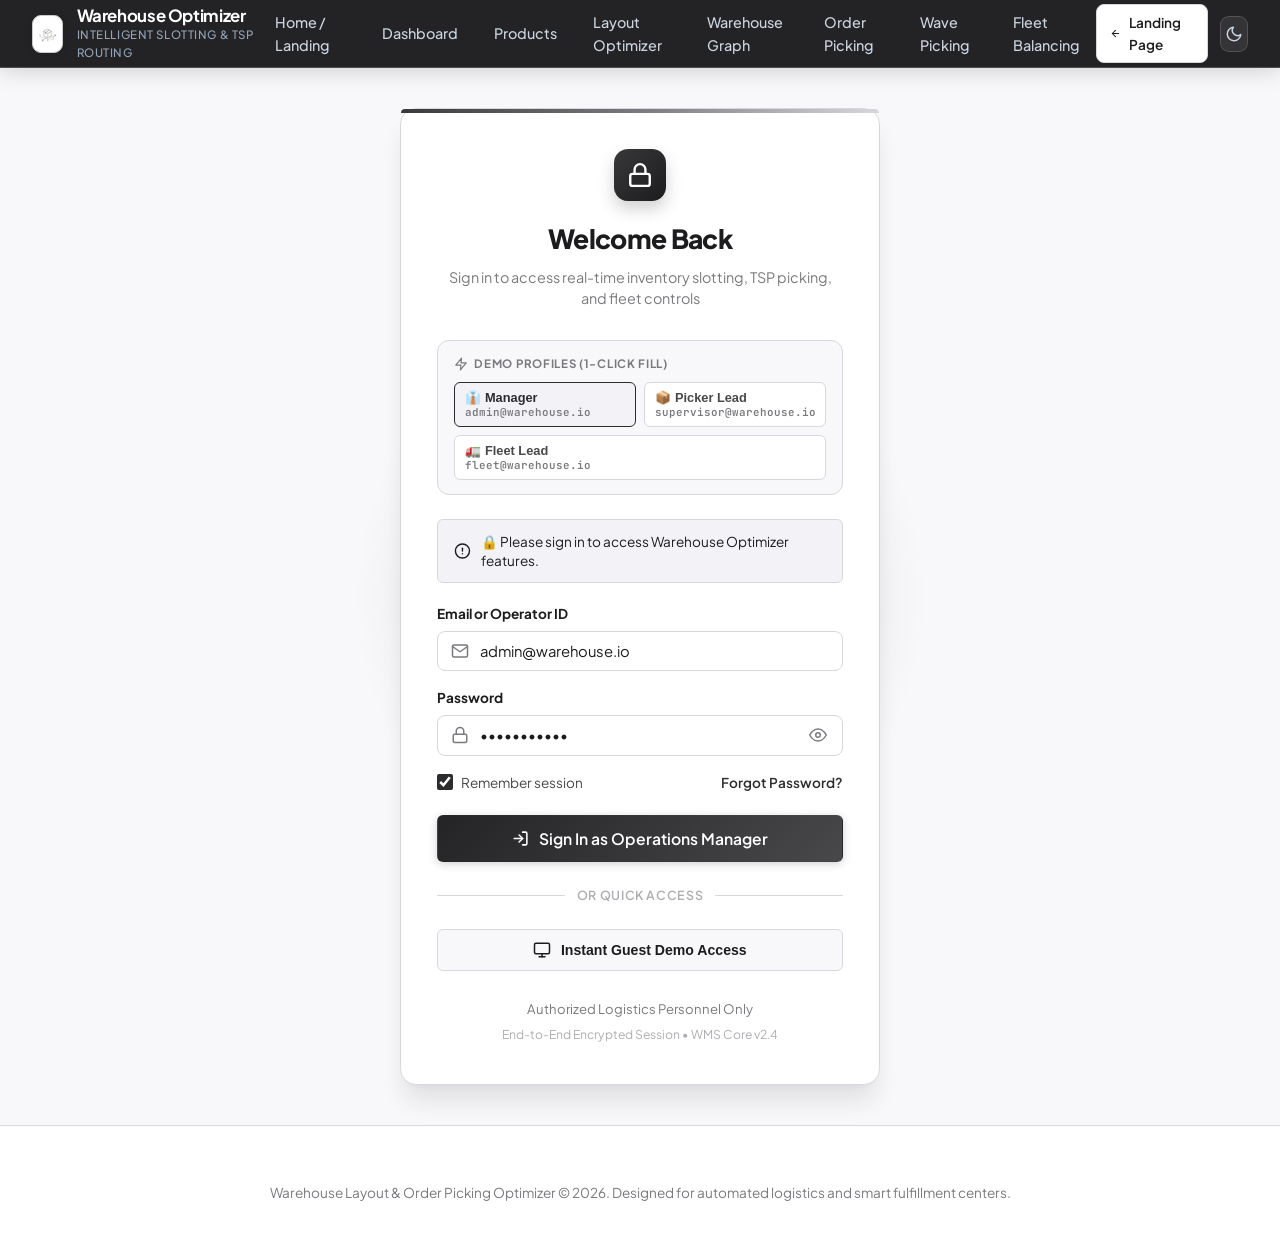
==== frontend/fleet.html @ 0382e1b9 "feat: integrate official isometric package logo across website headers" ====
<!DOCTYPE html>
<html lang="en">
<head>
  <meta charset="UTF-8">
  <meta name="viewport" content="width=device-width, initial-scale=1.0">
  <meta name="description" content="Multi-Worker Fleet Balancing. Multiple Traveling Salesperson Problem (mTSP) solver to balance warehouse pick loads and minimize shift makespan.">
  <title>Fleet Balancing | Warehouse Optimizer</title>
  <link rel="stylesheet" href="style.css">
  <script src="theme.js"></script>
  <script src="auth.js"></script>
</head>
<body>

  <!-- Common Navigation Bar -->
  <nav class="navbar">
    <a href="landing.html" class="nav-brand" title="Return to Landing Page">
      <div class="nav-logo-icon">
        <img src="logo.png" alt="Warehouse Optimizer Logo" class="brand-logo-img">
      </div>
      <div class="nav-brand-title">
        <span class="main-text">Warehouse Optimizer</span>
        <span class="sub-text">Intelligent Slotting & TSP Routing</span>
      </div>
    </a>
    <ul class="nav-links">
      <li><a href="landing.html">Landing Page</a></li>
      <li><a href="index.html">Dashboard</a></li>
      <li><a href="products.html">Products</a></li>
      <li><a href="layout.html">Layout Optimizer</a></li>
      <li><a href="graph.html">Warehouse Graph</a></li>
      <li><a href="order-picking.html">Order Picking</a></li>
      <li><a href="waves.html">Wave Picking</a></li>
      <li><a href="fleet.html" class="active">Fleet Balancing</a></li>
    </ul>
    <div class="nav-right-actions">
      <button class="theme-toggle-btn" onclick="toggleTheme()" aria-label="Toggle theme" title="Toggle theme">
        <svg class="sun-icon" width="18" height="18" viewBox="0 0 24 24" fill="none" stroke="currentColor" stroke-width="2" stroke-linecap="round" stroke-linejoin="round">
          <circle cx="12" cy="12" r="5"></circle>
          <line x1="12" y1="1" x2="12" y2="3"></line>
          <line x1="12" y1="21" x2="12" y2="23"></line>
          <line x1="4.22" y1="4.22" x2="5.64" y2="5.64"></line>
          <line x1="18.36" y1="18.36" x2="19.78" y2="19.78"></line>
          <line x1="1" y1="12" x2="3" y2="12"></line>
          <line x1="21" y1="12" x2="23" y2="12"></line>
          <line x1="4.22" y1="19.78" x2="5.64" y2="18.36"></line>
          <line x1="18.36" y1="5.64" x2="19.78" y2="4.22"></line>
        </svg>
        <svg class="moon-icon" width="18" height="18" viewBox="0 0 24 24" fill="none" stroke="currentColor" stroke-width="2" stroke-linecap="round" stroke-linejoin="round">
          <path d="M21 12.79A9 9 0 1 1 11.21 3 7 7 0 0 0 21 12.79z"></path>
        </svg>
      </button>
    </div>
  </nav>

  <div class="container">
    <div class="page-header">
      <div>
        <h1 class="page-title">Multi-Worker Fleet Workload Balancing</h1>
        <p class="page-subtitle">Multiple Traveling Salesperson Problem (mTSP) solver to minimize shift completion makespan</p>
      </div>
      <div style="display: flex; gap: 0.75rem; align-items: center;">
        <label for="workers-input" style="font-size: 0.85rem; font-weight: 700; color: var(--text-muted);">Active Pickers:</label>
        <select id="workers-input" class="form-select" style="width: 140px; padding: 0.45rem 0.65rem;" onchange="loadFleet()">
          <option value="2">2 Pickers</option>
          <option value="3" selected>3 Pickers</option>
          <option value="4">4 Pickers</option>
          <option value="5">5 Pickers</option>
        </select>
        <button id="btn-balance" class="btn btn-primary" onclick="loadFleet()">
          <svg width="15" height="15" viewBox="0 0 24 24" fill="none" stroke="currentColor" stroke-width="2.5" stroke-linecap="round" stroke-linejoin="round">
            <polyline points="23 4 23 10 17 10"></polyline>
            <polyline points="1 20 1 14 7 14"></polyline>
            <path d="M3.51 9a9 9 0 0 1 14.85-3.36L23 10M1 14l4.64 4.36A9 9 0 0 0 20.49 15"></path>
          </svg>
          Rebalance Fleet
        </button>
      </div>
    </div>

    <div class="concept-tag">
      <svg width="18" height="18" viewBox="0 0 24 24" fill="none" stroke="currentColor" stroke-width="2" stroke-linecap="round" stroke-linejoin="round">
        <path d="M17 21v-2a4 4 0 0 0-4-4H5a4 4 0 0 0-4 4v2"></path>
        <circle cx="9" cy="7" r="4"></circle>
        <path d="M23 21v-2a4 4 0 0 0-3-3.87"></path>
        <path d="M16 3.13a4 4 0 0 1 0 7.75"></path>
      </svg>
      <div>
        <strong>Multiple Traveling Salesperson Problem (mTSP):</strong> Partitions orders across active pickers to minimize the <em>makespan</em> $\min \max_w \text{Distance}(w)$. Enforces workload equity (Gini Coefficient &lt; 0.05) and groups companion aisle orders to prevent corridor congestion.
      </div>
    </div>

    <!-- Fleet Metrics Bar -->
    <div class="stats-grid">
      <div class="stat-card highlight">
        <div class="stat-label">Shift Makespan Time</div>
        <div class="stat-value" id="fleet-makespan-time" style="color: var(--text-main);">-- min</div>
        <div class="stat-desc" id="fleet-makespan-dist">Longest worker tour</div>
      </div>
      <div class="stat-card success">
        <div class="stat-label">Workload Equity (Gini)</div>
        <div class="stat-value" id="fleet-gini" style="color: #10b981;">0.000</div>
        <div class="stat-desc" id="fleet-balance-tag">Near-Perfect Balance (G &lt; 0.05)</div>
      </div>
      <div class="stat-card violet">
        <div class="stat-label">Total Fleet Distance</div>
        <div class="stat-value" id="fleet-total-dist">-- m</div>
        <div class="stat-desc" id="fleet-avg-dist">Across all active pickers</div>
      </div>
      <div class="stat-card warning">
        <div class="stat-label">Orders Allocated</div>
        <div class="stat-value" id="fleet-total-orders">--</div>
        <div class="stat-desc">Distributed to workers</div>
      </div>
    </div>

    <!-- Worker Cards Grid -->
    <div id="workers-cards-container" style="display: grid; grid-template-columns: repeat(auto-fit, minmax(340px, 1fr)); gap: 1.5rem;">
      <div style="grid-column: 1 / -1; text-align: center; color: var(--text-muted); padding: 3rem;">
        Loading fleet workload allocation...
      </div>
    </div>
  </div>

  <footer class="app-footer">
    <div class="container" style="margin: 0 auto;">
      Warehouse Layout & Order Picking Optimizer &bull; High-Performance Graph Routing Engine
    </div>
  </footer>

  <script>
    async function loadFleet() {
      const workers = document.getElementById('workers-input').value || 3;
      const btn = document.getElementById('btn-balance');
      btn.style.opacity = '0.7';

      try {
        const res = await fetch(`/api/fleet/assign?workers=${workers}`);
        const data = await res.json();

        const m = data.metrics || {};
        const workersList = data.workers || [];

        // Update Top Metrics
        document.getElementById('fleet-makespan-time').textContent = (m.makespan_time_minutes || 0) + ' min';
        document.getElementById('fleet-makespan-dist').textContent = `Max tour: ${m.makespan_distance || 0} meters`;
        document.getElementById('fleet-gini').textContent = m.gini_coefficient || '0.000';
        document.getElementById('fleet-balance-tag').textContent = m.is_balanced ? '✓ Perfectly Balanced Shift' : 'Uneven Distribution';
        document.getElementById('fleet-total-dist').textContent = (m.total_fleet_distance || 0) + ' m';
        document.getElementById('fleet-avg-dist').textContent = `Avg ${m.avg_distance_per_worker || 0}m / picker`;
        document.getElementById('fleet-total-orders').textContent = m.total_orders || 0;

        // Render Individual Worker Cards
        const container = document.getElementById('workers-cards-container');
        container.innerHTML = '';

        const maxDist = Math.max(...workersList.map(w => w.total_distance), 1);

        workersList.forEach(w => {
          const card = document.createElement('div');
          card.className = 'card';
          card.style.marginBottom = '0';

          const pct = Math.round((w.total_distance / maxDist) * 100);

          let ordersHtml = '';
          (w.assigned_orders || []).forEach(o => {
            ordersHtml += `
              <tr>
                <td><strong>#${o.order_id}</strong></td>
                <td style="font-weight: 500; font-size: 0.85rem;">${o.customer_name}</td>
                <td><span class="badge badge-primary" style="font-size:0.7rem;">${o.primary_aisle}</span></td>
                <td style="text-align: right; font-weight: 700;">${o.distance}m</td>
              </tr>
            `;
          });

          card.innerHTML = `
            <div style="display: flex; justify-content: space-between; align-items: center; margin-bottom: 1rem;">
              <div style="display: flex; align-items: center; gap: 0.6rem;">
                <div style="width: 34px; height: 34px; border-radius: 8px; background: var(--primary-light); display: flex; align-items: center; justify-content: center; color: var(--primary); font-weight: 800;">
                  W${w.worker_id}
                </div>
                <div>
                  <h3 style="font-size: 1.05rem; font-weight: 700; color: var(--text-main); margin: 0;">${w.worker_name}</h3>
                  <span style="font-size: 0.75rem; color: var(--text-muted);">Stationed at Packing Hub</span>
                </div>
              </div>
              <span class="badge badge-success">${w.assigned_orders.length} Orders</span>
            </div>

            <!-- Workload Meter -->
            <div style="margin-bottom: 1.25rem;">
              <div style="display: flex; justify-content: space-between; font-size: 0.8rem; margin-bottom: 0.35rem; color: var(--text-muted);">
                <span>Relative Shift Load</span>
                <span><strong>${w.total_distance}m</strong> (${w.est_time_minutes} min)</span>
              </div>
              <div style="width: 100%; height: 8px; background: var(--border); border-radius: 4px; overflow: hidden;">
                <div style="width: ${pct}%; height: 100%; background: linear-gradient(90deg, #3A3A3C, #7A7A7E); border-radius: 4px;"></div>
              </div>
            </div>

            <div style="display: grid; grid-template-columns: 1fr 1fr 1fr; gap: 0.5rem; background: var(--bg); border: 1px solid var(--border); border-radius: 8px; padding: 0.75rem; margin-bottom: 1.25rem; text-align: center;">
              <div>
                <div style="font-size: 0.7rem; color: var(--text-muted); text-transform: uppercase;">Distance</div>
                <div style="font-weight: 800; color: var(--text-main);">${w.total_distance}m</div>
              </div>
              <div>
                <div style="font-size: 0.7rem; color: var(--text-muted); text-transform: uppercase;">Units</div>
                <div style="font-weight: 800; color: var(--text-main);">${w.total_units}</div>
              </div>
              <div>
                <div style="font-size: 0.7rem; color: var(--text-muted); text-transform: uppercase;">Stops</div>
                <div style="font-weight: 800; color: #10b981;">${w.total_stops}</div>
              </div>
            </div>

            <div class="card-title" style="font-size: 0.9rem; margin-bottom: 0.5rem;">Assigned Pick Tour Tasks</div>
            <div class="table-responsive" style="max-height: 200px;">
              <table>
                <thead>
                  <tr>
                    <th>Order</th>
                    <th>Customer</th>
                    <th>Zone</th>
                    <th style="text-align: right;">Distance</th>
                  </tr>
                </thead>
                <tbody>${ordersHtml}</tbody>
              </table>
            </div>
          `;

          container.appendChild(card);
        });

      } catch (err) {
        console.error("Failed to load fleet allocation:", err);
      } finally {
        btn.style.opacity = '1';
      }
    }

    document.addEventListener('DOMContentLoaded', loadFleet);
  </script>
</body>
</html>
---- frontend/style.css ----
/* 
  frontend/style.css
  Shared Design System & Stylesheet for Warehouse Layout & Order Picking Optimizer
  Modern industrial logistics design with refined typography, rich color palettes,
  glassmorphism accents, crisp data visualizations, fluid micro-animations,
  and native Dark & Light theme modes.
*/

@import url('https://fonts.googleapis.com/css2?family=Plus+Jakarta+Sans:wght@400;500;600;700;800&family=JetBrains+Mono:wght@400;500;600&display=swap');

:root {
  /* Curated Minimal Grey Palette Swatches (Monochrome Scale) */
  --grey-950: #121212;
  --grey-900: #1C1C1E;
  --grey-850: #242426;
  --grey-800: #2C2C2E;
  --grey-750: #38383A;
  --grey-700: #48484A;
  --grey-600: #636366;
  --grey-500: #7A7A7E;
  --grey-400: #8E8E93;
  --grey-300: #AEAEB2;
  --grey-200: #C7C7CC;
  --grey-150: #D8D8DC;
  --grey-100: #E5E5EA;
  --grey-50:  #F2F2F7;
  --grey-20:  #F8F8FA;

  /* Legacy Swatch Aliases mapped to Pure Minimal Greys */
  --pale-carbon: #C7C7CC;
  --cool-pebble: #AEAEB2;
  --soft-iron: #8E8E93;
  --soft-ash-gray: #7A7A7E;
  --misty-granite: #707074;
  --foggy-steel: #636366;
  --quiet-smoke: #58585B;
  --matte-cloud: #AEAEB2;
  --matte-silver-dust: #9E9EA3;
  --urban-fog: #8E8E93;
  --cool-concrete: #7A7A7E;
  --urban-stone: #636366;
  --faded-alloy: #58585B;
  --shadow-gray: #48484A;
  --industrial-mist: #7A7A7E;
  --matte-smoke-gray: #636366;
  --industrial-clay: #58585B;
  --stormy-shadow: #48484A;
  --dusty-slate: #38383A;
  --dim-graphite: #2C2C2E;
  --charcoal-veil: #242426;

  /* Theme: Light (Default) — Pure Minimal Grey & Clean Studio Aesthetic */
  --primary: #2C2C2E;
  --primary-hover: #1C1C1E;
  --primary-gradient: linear-gradient(135deg, #242426 0%, #48484A 100%);
  --primary-glow: rgba(44, 44, 46, 0.22);
  --primary-light: #F2F2F7;

  --success: #38383A;
  --success-hover: #242426;
  --success-gradient: linear-gradient(135deg, #242426 0%, #48484A 100%);
  --success-light: #F2F2F7;

  --warning: #48484A;
  --warning-light: #F2F2F7;

  --danger: #2C2C2E;
  --danger-light: #F2F2F7;

  --violet: #38383A;
  --violet-light: #F2F2F7;

  --cyan: #48484A;
  --cyan-light: #F2F2F7;

  /* Surfaces & Backgrounds */
  --bg: #F8F8FA;
  --card-bg: #FFFFFF;
  --card-hover: #F2F2F7;
  --border: #D8D8DC;
  --border-light: #E5E5EA;
  --canvas-bg: #F8F8FA;

  /* Text Colors */
  --text-main: #1C1C1E;
  --text-secondary: #48484A;
  --text-muted: #7A7A7E;
  --text-light: #AEAEB2;

  /* Header & Navigation */
  --nav-bg: rgba(28, 28, 30, 0.97);
  --nav-border: rgba(216, 216, 220, 0.25);

  /* Typography */
  --font-family: 'Plus Jakarta Sans', -apple-system, BlinkMacSystemFont, "Segoe UI", Roboto, sans-serif;
  --font-mono: 'JetBrains Mono', monospace;

  /* Elevation & Curves */
  --radius-sm: 6px;
  --radius: 12px;
  --radius-lg: 16px;
  --shadow-sm: 0 1px 2px 0 rgba(28, 28, 30, 0.05);
  --shadow: 0 4px 6px -1px rgba(28, 28, 30, 0.07), 0 2px 4px -2px rgba(28, 28, 30, 0.04);
  --shadow-md: 0 10px 15px -3px rgba(28, 28, 30, 0.09), 0 4px 6px -4px rgba(28, 28, 30, 0.05);
  --shadow-lg: 0 20px 25px -5px rgba(28, 28, 30, 0.11), 0 8px 10px -6px rgba(28, 28, 30, 0.04);
  --shadow-glow: 0 0 20px -3px var(--primary-glow);
}

/* Theme: Dark Mode — Minimal Dark Slate & Deep Charcoal */
[data-theme="dark"] {
  --primary: #E5E5EA;
  --primary-hover: #FFFFFF;
  --primary-gradient: linear-gradient(135deg, #AEAEB2 0%, #F2F2F7 100%);
  --primary-glow: rgba(229, 229, 234, 0.25);
  --primary-light: rgba(255, 255, 255, 0.12);

  --success: #C7C7CC;
  --success-hover: #FFFFFF;
  --success-gradient: linear-gradient(135deg, #8E8E93 0%, #E5E5EA 100%);
  --success-light: rgba(229, 229, 234, 0.12);

  --warning: #AEAEB2;
  --warning-light: rgba(174, 174, 178, 0.15);

  --danger: #8E8E93;
  --danger-light: rgba(142, 142, 147, 0.15);

  --violet: #C7C7CC;
  --violet-light: rgba(199, 199, 204, 0.15);

  --cyan: #AEAEB2;
  --cyan-light: rgba(174, 174, 178, 0.15);

  /* Surfaces & Backgrounds */
  --bg: #161618;
  --card-bg: #222226;
  --card-hover: #2B2B30;
  --border: #38383D;
  --border-light: rgba(255, 255, 255, 0.12);
  --canvas-bg: #161618;

  /* Text Colors */
  --text-main: #F2F2F7;
  --text-secondary: #C7C7CC;
  --text-muted: #8E8E93;
  --text-light: #636366;

  /* Header & Navigation */
  --nav-bg: rgba(18, 18, 20, 0.98);
  --nav-border: rgba(255, 255, 255, 0.12);

  /* Shadows */
  --shadow-sm: 0 1px 2px 0 rgba(0, 0, 0, 0.45);
  --shadow: 0 4px 6px -1px rgba(0, 0, 0, 0.45), 0 2px 4px -2px rgba(0, 0, 0, 0.35);
  --shadow-md: 0 10px 15px -3px rgba(0, 0, 0, 0.55), 0 4px 6px -4px rgba(0, 0, 0, 0.45);
  --shadow-lg: 0 20px 25px -5px rgba(0, 0, 0, 0.65), 0 8px 10px -6px rgba(0, 0, 0, 0.55);
  --shadow-glow: 0 0 20px -3px var(--primary-glow);
}


/* Base Reset & Smooth Scroll */
* {
  box-sizing: border-box;
  margin: 0;
  padding: 0;
}

html {
  scroll-behavior: smooth;
}

body {
  font-family: var(--font-family);
  background-color: var(--bg);
  color: var(--text-main);
  line-height: 1.55;
  -webkit-font-smoothing: antialiased;
  min-height: 100vh;
  display: flex;
  flex-direction: column;
  transition: background-color 0.25s ease, color 0.25s ease;
}

/* Custom Scrollbars */
::-webkit-scrollbar {
  width: 8px;
  height: 8px;
}
::-webkit-scrollbar-track {
  background: var(--bg);
}
::-webkit-scrollbar-thumb {
  background: var(--border-light);
  border-radius: 4px;
}
::-webkit-scrollbar-thumb:hover {
  background: var(--text-light);
}

/* Modern Sticky Top Navigation Bar */
.navbar {
  position: sticky;
  top: 0;
  z-index: 100;
  background-color: var(--nav-bg);
  backdrop-filter: blur(12px);
  -webkit-backdrop-filter: blur(12px);
  border-bottom: 1px solid var(--nav-border);
  color: #ffffff;
  display: flex;
  justify-content: space-between;
  align-items: center;
  padding: 0 2rem;
  height: 68px;
  box-shadow: 0 4px 20px rgba(0, 0, 0, 0.15);
  transition: background-color 0.25s ease, border-color 0.25s ease;
}

.nav-brand {
  display: flex;
  align-items: center;
  gap: 0.85rem;
  font-size: 1.15rem;
  font-weight: 700;
  letter-spacing: -0.02em;
  color: #ffffff;
  text-decoration: none;
  transition: opacity 0.2s ease;
}

.nav-brand:hover {
  opacity: 0.92;
}

.nav-logo-icon {
  width: 38px;
  height: 38px;
  background: #FFFFFF;
  border: 1px solid var(--border-color, #CBCBCB);
  border-radius: 9px;
  display: flex;
  align-items: center;
  justify-content: center;
  overflow: hidden;
  padding: 2px;
  box-shadow: 0 2px 8px rgba(0, 0, 0, 0.12);
}

.brand-logo-img {
  width: 100%;
  height: 100%;
  object-fit: contain;
  border-radius: 6px;
}

.nav-brand-title {
  display: flex;
  flex-direction: column;
}

.nav-brand-title .main-text {
  font-size: 1.05rem;
  font-weight: 700;
  line-height: 1.2;
}

.nav-brand-title .sub-text {
  font-size: 0.72rem;
  font-weight: 500;
  color: #94a3b8;
  letter-spacing: 0.05em;
  text-transform: uppercase;
}

.nav-links {
  display: flex;
  align-items: center;
  list-style: none;
  gap: 0.35rem;
}

.nav-links a {
  color: #cbd5e1;
  text-decoration: none;
  font-size: 0.9rem;
  font-weight: 500;
  padding: 0.55rem 0.95rem;
  border-radius: 8px;
  transition: all 0.2s cubic-bezier(0.4, 0, 0.2, 1);
  display: flex;
  align-items: center;
  gap: 0.4rem;
}

.nav-links a:hover {
  color: #ffffff;
  background-color: rgba(255, 255, 255, 0.08);
}

.nav-links a.active {
  color: #ffffff;
  background: rgba(124, 124, 124, 0.3);
  border: 1px solid rgba(192, 192, 192, 0.35);
  box-shadow: 0 0 12px rgba(124, 124, 124, 0.25);
}

.nav-right-actions {
  display: flex;
  align-items: center;
  gap: 0.75rem;
}

/* Theme Toggle Button */
.theme-toggle-btn {
  background: rgba(255, 255, 255, 0.08);
  border: 1px solid rgba(255, 255, 255, 0.15);
  color: #cbd5e1;
  width: 36px;
  height: 36px;
  border-radius: 9px;
  display: flex;
  align-items: center;
  justify-content: center;
  cursor: pointer;
  transition: all 0.2s cubic-bezier(0.4, 0, 0.2, 1);
  padding: 0;
}

.theme-toggle-btn:hover {
  background: rgba(255, 255, 255, 0.18);
  color: #ffffff;
  transform: translateY(-1px);
}

.theme-toggle-btn:active {
  transform: scale(0.95);
}

.theme-toggle-btn .sun-icon {
  display: none;
  color: #fde047;
}

.theme-toggle-btn .moon-icon {
  display: block;
  color: #cbd5e1;
}

[data-theme="dark"] .theme-toggle-btn .sun-icon {
  display: block;
}

[data-theme="dark"] .theme-toggle-btn .moon-icon {
  display: none;
}

.nav-status {
  display: flex;
  align-items: center;
  gap: 0.5rem;
  font-size: 0.75rem;
  font-weight: 600;
  color: #94a3b8;
  padding: 0.35rem 0.75rem;
  background: rgba(255, 255, 255, 0.05);
  border: 1px solid rgba(255, 255, 255, 0.1);
  border-radius: 9999px;
}

.status-dot {
  width: 8px;
  height: 8px;
  border-radius: 50%;
  background-color: #10b981;
  box-shadow: 0 0 8px #10b981;
  animation: pulse-dot 2s infinite;
}

@keyframes pulse-dot {
  0% { transform: scale(0.95); opacity: 0.8; }
  50% { transform: scale(1.15); opacity: 1; }
  100% { transform: scale(0.95); opacity: 0.8; }
}

/* Page Layout Container */
.container {
  max-width: 1240px;
  width: 100%;
  margin: 2rem auto;
  padding: 0 1.5rem;
  flex: 1;
}

/* Page Header */
.page-header {
  margin-bottom: 1.75rem;
  display: flex;
  justify-content: space-between;
  align-items: center;
  flex-wrap: wrap;
  gap: 1.25rem;
}

.page-title {
  font-size: 1.85rem;
  font-weight: 800;
  letter-spacing: -0.03em;
  color: var(--text-main);
  line-height: 1.2;
}

.page-subtitle {
  color: var(--text-muted);
  font-size: 0.975rem;
  margin-top: 0.35rem;
}

/* Modern Industrial Concept Tag / Information Strip */
.concept-tag {
  display: flex;
  align-items: flex-start;
  gap: 0.75rem;
  background: var(--card-bg);
  border: 1px solid var(--border);
  border-left: 4px solid var(--primary);
  padding: 0.9rem 1.25rem;
  font-size: 0.875rem;
  color: var(--text-secondary);
  margin-bottom: 1.75rem;
  border-radius: 0 var(--radius) var(--radius) 0;
  box-shadow: var(--shadow-sm);
  line-height: 1.5;
  transition: background-color 0.25s ease, border-color 0.25s ease;
}

.concept-tag strong {
  color: var(--text-main);
}

.concept-tag svg {
  flex-shrink: 0;
  margin-top: 2px;
  color: var(--primary);
}

/* Cards & Panels */
.card {
  background-color: var(--card-bg);
  border: 1px solid var(--border);
  border-radius: var(--radius);
  padding: 1.5rem;
  margin-bottom: 1.75rem;
  box-shadow: var(--shadow);
  transition: transform 0.2s ease, box-shadow 0.2s ease, background-color 0.25s ease, border-color 0.25s ease;
}

.card:hover {
  box-shadow: var(--shadow-md);
}

.card-title {
  font-size: 1.15rem;
  font-weight: 700;
  letter-spacing: -0.01em;
  margin-bottom: 1.25rem;
  color: var(--text-main);
  display: flex;
  align-items: center;
  justify-content: space-between;
  flex-wrap: wrap;
  gap: 0.5rem;
}

/* Metrics / Stats Grid */
.stats-grid {
  display: grid;
  grid-template-columns: repeat(auto-fit, minmax(240px, 1fr));
  gap: 1.25rem;
  margin-bottom: 1.75rem;
}

.stat-card {
  background-color: var(--card-bg);
  border: 1px solid var(--border);
  border-radius: var(--radius);
  padding: 1.4rem 1.5rem;
  box-shadow: var(--shadow);
  position: relative;
  overflow: hidden;
  transition: all 0.2s cubic-bezier(0.4, 0, 0.2, 1);
}

.stat-card:hover {
  transform: translateY(-2px);
  box-shadow: var(--shadow-md);
  border-color: var(--border-light);
}

.stat-card::after {
  content: '';
  position: absolute;
  top: 0;
  left: 0;
  width: 4px;
  height: 100%;
  background: var(--border);
}

.stat-card.highlight::after {
  background: var(--primary);
}

.stat-card.success::after {
  background: var(--success);
}

.stat-card.warning::after {
  background: var(--warning);
}

.stat-card.violet::after {
  background: var(--violet);
}

.stat-label {
  font-size: 0.8rem;
  font-weight: 700;
  text-transform: uppercase;
  letter-spacing: 0.06em;
  color: var(--text-muted);
  display: flex;
  align-items: center;
  justify-content: space-between;
}

.stat-value {
  font-size: 2.15rem;
  font-weight: 800;
  letter-spacing: -0.03em;
  margin-top: 0.35rem;
  color: var(--text-main);
  font-feature-settings: "tnum";
}

.stat-desc {
  font-size: 0.85rem;
  color: var(--text-muted);
  margin-top: 0.25rem;
}

/* Comparison Banner (Before vs After Cockpit) */
.comparison-banner {
  background: radial-gradient(ellipse at 50% 0%, #1e293b 0%, #0f172a 100%);
  border: 1px solid rgba(255, 255, 255, 0.1);
  color: #ffffff;
  border-radius: var(--radius);
  padding: 2.25rem 2rem;
  margin-bottom: 1.75rem;
  display: grid;
  grid-template-columns: repeat(auto-fit, minmax(200px, 1fr));
  gap: 1.75rem;
  position: relative;
  overflow: hidden;
  box-shadow: 0 10px 25px -5px rgba(15, 23, 42, 0.3);
}

.comparison-banner::before {
  content: '';
  position: absolute;
  top: -50%;
  left: -50%;
  width: 200%;
  height: 200%;
  background: radial-gradient(circle at center, rgba(192, 192, 192, 0.08) 0%, transparent 60%);
  pointer-events: none;
}

.comparison-metric {
  position: relative;
  z-index: 1;
  text-align: center;
  padding: 0.5rem;
}

.comparison-metric .label {
  font-size: 0.8rem;
  text-transform: uppercase;
  color: #94a3b8;
  letter-spacing: 0.06em;
  font-weight: 700;
}

.comparison-metric .val {
  font-size: 2.4rem;
  font-weight: 800;
  letter-spacing: -0.03em;
  margin-top: 0.35rem;
  font-feature-settings: "tnum";
}

.comparison-metric.reduction .val {
  color: #4ade80;
  text-shadow: 0 0 16px rgba(74, 222, 128, 0.35);
}

/* Efficiency Comparison Bar Visual */
.comparison-progress-container {
  grid-column: 1 / -1;
  background: rgba(255, 255, 255, 0.05);
  border: 1px solid rgba(255, 255, 255, 0.1);
  border-radius: 8px;
  padding: 1.25rem 1.5rem;
  margin-top: 0.5rem;
}

.progress-header {
  display: flex;
  justify-content: space-between;
  font-size: 0.85rem;
  margin-bottom: 0.65rem;
  color: #cbd5e1;
}

.progress-bar-bg {
  width: 100%;
  height: 12px;
  background: rgba(255, 255, 255, 0.1);
  border-radius: 9999px;
  overflow: hidden;
  position: relative;
}

.progress-bar-fill {
  height: 100%;
  background: linear-gradient(90deg, #3A3A3C 0%, #7A7A7E 100%);
  border-radius: 9999px;
  transition: width 1s cubic-bezier(0.4, 0, 0.2, 1);
}

/* Data Tables */
.table-responsive {
  overflow-x: auto;
  border-radius: var(--radius-sm);
  border: 1px solid var(--border);
  background-color: var(--card-bg);
  transition: background-color 0.25s ease, border-color 0.25s ease;
}

table {
  width: 100%;
  border-collapse: collapse;
  font-size: 0.925rem;
  text-align: left;
}

thead {
  background-color: var(--bg);
  transition: background-color 0.25s ease;
}

th {
  color: var(--text-muted);
  font-weight: 700;
  font-size: 0.8rem;
  text-transform: uppercase;
  letter-spacing: 0.04em;
  padding: 0.9rem 1.15rem;
  border-bottom: 2px solid var(--border);
  white-space: nowrap;
}

td {
  padding: 0.85rem 1.15rem;
  border-bottom: 1px solid var(--border);
  color: var(--text-main);
  vertical-align: middle;
  transition: background-color 0.15s ease, border-color 0.25s ease, color 0.25s ease;
}

tbody tr:last-child td {
  border-bottom: none;
}

tr:hover td {
  background-color: var(--border-light);
}

tr.highlight-row td {
  background-color: var(--success-light);
}

/* Visual Velocity Progress Meter for Products Table */
.velocity-meter {
  display: flex;
  align-items: center;
  gap: 0.75rem;
}

.velocity-bar {
  flex: 1;
  max-width: 100px;
  height: 8px;
  background: var(--border);
  border-radius: 4px;
  overflow: hidden;
}

.velocity-fill {
  height: 100%;
  border-radius: 4px;
  background: #48484A;
}

.velocity-fill.high { background: #2C2C2E; }
.velocity-fill.medium { background: #636366; }
.velocity-fill.low { background: #AEAEB2; }

/* Badges */
.badge {
  display: inline-flex;
  align-items: center;
  gap: 0.3rem;
  padding: 0.25rem 0.65rem;
  font-size: 0.75rem;
  font-weight: 700;
  border-radius: 9999px;
  background-color: var(--border-light);
  color: var(--text-secondary);
  letter-spacing: 0.02em;
  white-space: nowrap;
  border: 1px solid transparent;
  transition: all 0.2s ease;
}

.badge-primary {
  background-color: var(--primary-light);
  color: var(--primary);
  border-color: var(--border);
}

.badge-success {
  background-color: var(--success-light);
  color: #065f46;
  border-color: #a7f3d0;
}

.badge-warning {
  background-color: var(--warning-light);
  color: #92400e;
  border-color: #fde68a;
}

.badge-danger {
  background-color: var(--danger-light);
  color: #991b1b;
  border-color: #fecaca;
}

.badge-violet {
  background-color: var(--violet-light);
  color: #555555;
  border-color: var(--border);
}

.badge-cyan {
  background-color: var(--cyan-light);
  color: #555555;
  border-color: var(--border);
}

[data-theme="dark"] .badge-primary {
  color: #C0C0C0;
  border-color: rgba(192, 192, 192, 0.35);
}

[data-theme="dark"] .badge-success {
  color: #6ee7b7;
  border-color: rgba(16, 185, 129, 0.35);
}

[data-theme="dark"] .badge-warning {
  color: #fde047;
  border-color: rgba(245, 158, 11, 0.35);
}

[data-theme="dark"] .badge-danger {
  color: #fca5a5;
  border-color: rgba(239, 68, 68, 0.35);
}

[data-theme="dark"] .badge-violet {
  color: #c4b5fd;
  border-color: rgba(139, 92, 246, 0.35);
}

[data-theme="dark"] .badge-cyan {
  color: #67e8f9;
  border-color: rgba(6, 182, 212, 0.35);
}

/* Modern Buttons */
.btn {
  display: inline-flex;
  align-items: center;
  justify-content: center;
  gap: 0.5rem;
  font-family: inherit;
  font-size: 0.925rem;
  font-weight: 600;
  padding: 0.65rem 1.35rem;
  border-radius: 8px;
  cursor: pointer;
  border: 1px solid transparent;
  transition: all 0.2s cubic-bezier(0.4, 0, 0.2, 1);
  text-decoration: none;
  box-shadow: var(--shadow-sm);
}

.btn:active {
  transform: translateY(1px);
}

.btn:disabled {
  opacity: 0.6;
  cursor: not-allowed;
  transform: none;
}

.btn-primary {
  background: var(--primary-gradient);
  color: #ffffff;
  box-shadow: 0 2px 8px var(--primary-glow);
}

.btn-primary:hover:not(:disabled) {
  background: linear-gradient(135deg, #5C5C5C 0%, #444444 100%);
  box-shadow: 0 4px 12px var(--primary-glow);
  transform: translateY(-1px);
}

.btn-success {
  background: var(--success-gradient);
  color: #ffffff;
  box-shadow: 0 2px 8px rgba(16, 185, 129, 0.3);
}

.btn-success:hover:not(:disabled) {
  background: linear-gradient(135deg, #059669 0%, #047857 100%);
  box-shadow: 0 4px 12px rgba(16, 185, 129, 0.4);
  transform: translateY(-1px);
}

.btn-secondary {
  background-color: var(--card-bg);
  color: var(--text-main);
  border: 1px solid var(--border);
}

.btn-secondary:hover:not(:disabled) {
  background-color: var(--border-light);
  border-color: var(--text-light);
  color: var(--primary);
  transform: translateY(-1px);
}

/* Forms & Filters */
.form-group {
  margin-bottom: 1rem;
}

.form-label {
  display: block;
  font-size: 0.85rem;
  font-weight: 700;
  margin-bottom: 0.4rem;
  color: var(--text-main);
}

.form-select, .form-input {
  width: 100%;
  padding: 0.65rem 0.95rem;
  font-size: 0.925rem;
  font-family: inherit;
  border: 1px solid var(--border);
  border-radius: 8px;
  background-color: var(--card-bg);
  color: var(--text-main);
  outline: none;
  transition: all 0.2s ease;
}

.form-select:focus, .form-input:focus {
  border-color: var(--primary);
  box-shadow: 0 0 0 3px var(--primary-glow);
}

/* Graph & Route Canvas Containers */
.canvas-wrapper {
  background-color: var(--canvas-bg);
  border: 1px solid var(--border);
  border-radius: var(--radius);
  padding: 0;
  display: flex;
  justify-content: center;
  align-items: center;
  overflow: hidden;
  position: relative;
  box-shadow: inset 0 2px 4px rgba(0, 0, 0, 0.05);
  user-select: none;
  transition: background-color 0.25s ease, border-color 0.25s ease;
}

/* Floating Interactive Canvas Controls Bar */
.canvas-controls-bar {
  position: absolute;
  top: 1rem;
  right: 1rem;
  z-index: 10;
  display: flex;
  align-items: center;
  gap: 0.35rem;
  background: rgba(15, 23, 42, 0.85);
  backdrop-filter: blur(8px);
  -webkit-backdrop-filter: blur(8px);
  padding: 0.35rem 0.5rem;
  border-radius: 8px;
  border: 1px solid rgba(255, 255, 255, 0.15);
  box-shadow: 0 4px 12px rgba(0, 0, 0, 0.2);
}

.canvas-ctrl-btn {
  background: transparent;
  border: none;
  color: #f8fafc;
  width: 30px;
  height: 30px;
  border-radius: 6px;
  display: flex;
  align-items: center;
  justify-content: center;
  cursor: pointer;
  font-family: var(--font-family);
  font-size: 0.85rem;
  font-weight: 700;
  transition: all 0.15s ease;
}

.canvas-ctrl-btn:hover {
  background: rgba(255, 255, 255, 0.2);
  color: #ffffff;
  transform: scale(1.05);
}

.canvas-ctrl-btn:active {
  transform: scale(0.95);
}

.canvas-zoom-label {
  color: #94a3b8;
  font-size: 0.75rem;
  font-weight: 700;
  padding: 0 0.35rem;
  min-width: 42px;
  text-align: center;
  font-family: var(--font-mono);
}

/* Fullscreen Card Expansion Mode */
.card-fullscreen {
  position: fixed !important;
  top: 0 !important;
  left: 0 !important;
  width: 100vw !important;
  height: 100vh !important;
  max-width: 100vw !important;
  z-index: 99999 !important;
  margin: 0 !important;
  border-radius: 0 !important;
  border: none !important;
  padding: 1.25rem !important;
  background: var(--card-bg) !important;
  color: var(--text-main) !important;
  display: flex !important;
  flex-direction: column !important;
  box-sizing: border-box !important;
}

.card-fullscreen .canvas-wrapper {
  flex: 1 !important;
  height: 100% !important;
  width: 100% !important;
  border-radius: 8px !important;
}

.card-fullscreen canvas {
  width: 100% !important;
  height: 100% !important;
}

canvas {
  display: block;
  max-width: 100%;
  border-radius: var(--radius-sm);
}

/* Alert Boxes & Status Banners */
.alert {
  padding: 1rem 1.35rem;
  border-radius: var(--radius-sm);
  margin-bottom: 1.5rem;
  font-size: 0.925rem;
  display: flex;
  align-items: center;
  gap: 0.75rem;
  animation: slide-in 0.3s ease-out;
}

@keyframes slide-in {
  from { opacity: 0; transform: translateY(-8px); }
  to { opacity: 1; transform: translateY(0); }
}

.alert-info {
  background-color: var(--primary-light);
  border: 1px solid var(--border);
  color: var(--text-main);
}

.alert-success {
  background-color: var(--success-light);
  border: 1px solid #a7f3d0;
  color: #065f46;
}

[data-theme="dark"] .alert-info {
  border-color: rgba(124, 124, 124, 0.35);
  color: #f4f4f5;
}

[data-theme="dark"] .alert-success {
  border-color: rgba(16, 185, 129, 0.35);
  color: #6ee7b7;
}

kbd {
  background: var(--border-light);
  color: var(--text-secondary);
  border: 1px solid var(--border);
  padding: 2px 6px;
  border-radius: 4px;
  font-family: var(--font-mono);
  font-size: 0.75rem;
}

/* Footer Note */
.app-footer {
  margin-top: auto;
  border-top: 1px solid var(--border);
  background: var(--card-bg);
  padding: 1.5rem 0;
  text-align: center;
  font-size: 0.85rem;
  color: var(--text-muted);
  transition: background-color 0.25s ease, border-color 0.25s ease;
}

/* Responsive tweaks */
@media (max-width: 768px) {
  .navbar {
    padding: 0 1rem;
    height: auto;
    padding-top: 0.75rem;
    padding-bottom: 0.75rem;
    flex-direction: column;
    gap: 0.75rem;
  }
  .nav-links {
    flex-wrap: wrap;
    justify-content: center;
  }
  .stats-grid {
    grid-template-columns: 1fr;
  }
  .comparison-banner {
    grid-template-columns: 1fr 1fr;
  }
}

/* ==========================================================================
   Authentication & Login Page Styles
   ========================================================================== */

.auth-container {
  flex: 1;
  display: flex;
  align-items: center;
  justify-content: center;
  padding: 2.5rem 1.25rem;
  position: relative;
  min-height: calc(100vh - 138px);
}

.auth-glow-bg {
  position: absolute;
  top: 50%;
  left: 50%;
  transform: translate(-50%, -50%);
  width: 580px;
  height: 580px;
  background: radial-gradient(circle, var(--primary-glow) 0%, transparent 70%);
  pointer-events: none;
  z-index: 0;
  opacity: 0.75;
}

.auth-card {
  position: relative;
  z-index: 1;
  width: 100%;
  max-width: 480px;
  background: var(--card-bg);
  border: 1px solid var(--border);
  border-radius: var(--radius-lg);
  padding: 2.5rem 2.25rem;
  box-shadow: var(--shadow-lg), 0 0 0 1px rgba(255, 255, 255, 0.05);
  transition: all 0.25s ease;
  backdrop-filter: blur(8px);
}

.auth-card::before {
  content: '';
  position: absolute;
  top: 0;
  left: 0;
  right: 0;
  height: 4px;
  background: linear-gradient(90deg, #3A3A3C, #7A7A7E, #D8D8DC);
  border-top-left-radius: var(--radius-lg);
  border-top-right-radius: var(--radius-lg);
}

.auth-header {
  text-align: center;
  margin-bottom: 2rem;
}

.auth-icon-badge {
  width: 52px;
  height: 52px;
  border-radius: 14px;
  background: linear-gradient(135deg, #38383A 0%, #1C1C1E 100%);
  display: inline-flex;
  align-items: center;
  justify-content: center;
  box-shadow: 0 8px 16px var(--primary-glow);
  margin-bottom: 1.1rem;
}

.auth-title {
  font-size: 1.65rem;
  font-weight: 800;
  letter-spacing: -0.025em;
  color: var(--text-main);
  margin-bottom: 0.45rem;
}

.auth-subtitle {
  font-size: 0.9rem;
  color: var(--text-muted);
  line-height: 1.45;
}

/* Quick Fill Preset Pills */
.demo-accounts {
  background: var(--bg);
  border: 1px solid var(--border);
  border-radius: var(--radius);
  padding: 0.85rem 1rem;
  margin-bottom: 1.5rem;
}

.demo-accounts-title {
  font-size: 0.72rem;
  font-weight: 700;
  text-transform: uppercase;
  letter-spacing: 0.06em;
  color: var(--text-muted);
  margin-bottom: 0.55rem;
  display: flex;
  align-items: center;
  gap: 0.4rem;
}

.demo-chips {
  display: flex;
  gap: 0.5rem;
  flex-wrap: wrap;
}

.demo-chip {
  flex: 1;
  min-width: 120px;
  background: var(--card-bg);
  border: 1px solid var(--border);
  padding: 0.45rem 0.65rem;
  border-radius: var(--radius-sm);
  font-size: 0.78rem;
  font-weight: 600;
  color: var(--text-secondary);
  cursor: pointer;
  display: flex;
  flex-direction: column;
  align-items: flex-start;
  transition: all 0.2s ease;
}

.demo-chip:hover {
  border-color: var(--primary);
  color: var(--primary);
  transform: translateY(-1px);
  box-shadow: var(--shadow-sm);
}

.demo-chip.active {
  border-color: var(--primary);
  background: var(--primary-light);
  color: var(--primary);
}

.demo-chip-role {
  font-size: 0.8rem;
  font-weight: 700;
}

.demo-chip-email {
  font-size: 0.68rem;
  color: var(--text-muted);
  font-family: var(--font-mono);
}

/* Form Styling with Icon Wrappers */
.input-group {
  position: relative;
  display: flex;
  align-items: center;
}

.input-icon-left {
  position: absolute;
  left: 0.85rem;
  color: var(--text-muted);
  pointer-events: none;
  display: flex;
  align-items: center;
  justify-content: center;
  transition: color 0.2s ease;
}

.form-input.has-left-icon {
  padding-left: 2.6rem;
}

.form-input.has-right-icon {
  padding-right: 2.6rem;
}

.input-group:focus-within .input-icon-left {
  color: var(--primary);
}

.input-action-btn {
  position: absolute;
  right: 0.75rem;
  background: transparent;
  border: none;
  cursor: pointer;
  color: var(--text-muted);
  display: flex;
  align-items: center;
  justify-content: center;
  padding: 0.25rem;
  border-radius: 4px;
  transition: color 0.2s ease;
}

.input-action-btn:hover {
  color: var(--text-main);
}

.form-row-remember {
  display: flex;
  align-items: center;
  justify-content: space-between;
  margin-top: 0.25rem;
  margin-bottom: 1.4rem;
  font-size: 0.85rem;
}

.remember-label {
  display: flex;
  align-items: center;
  gap: 0.5rem;
  color: var(--text-secondary);
  cursor: pointer;
  user-select: none;
}

.remember-checkbox {
  width: 16px;
  height: 16px;
  accent-color: var(--primary);
  cursor: pointer;
}

.forgot-link {
  color: var(--primary);
  text-decoration: none;
  font-weight: 600;
  transition: color 0.2s ease;
}

.forgot-link:hover {
  text-decoration: underline;
}

.caps-warning {
  display: none;
  align-items: center;
  gap: 0.4rem;
  font-size: 0.78rem;
  color: var(--warning);
  margin-top: 0.35rem;
  font-weight: 600;
}

.caps-warning.visible {
  display: flex;
}

.auth-submit-btn {
  width: 100%;
  padding: 0.8rem 1.5rem;
  font-size: 0.98rem;
  border-radius: var(--radius-sm);
  display: flex;
  align-items: center;
  justify-content: center;
  gap: 0.6rem;
}

/* Auth Divider */
.auth-divider {
  display: flex;
  align-items: center;
  text-align: center;
  margin: 1.5rem 0;
  color: var(--text-light);
  font-size: 0.78rem;
  font-weight: 600;
  letter-spacing: 0.05em;
  text-transform: uppercase;
}

.auth-divider::before,
.auth-divider::after {
  content: '';
  flex: 1;
  border-bottom: 1px solid var(--border);
}

.auth-divider::before {
  margin-right: 0.75rem;
}

.auth-divider::after {
  margin-left: 0.75rem;
}

.btn-sso {
  width: 100%;
  padding: 0.7rem 1.25rem;
  font-size: 0.88rem;
  font-weight: 600;
  border-radius: var(--radius-sm);
  background: var(--bg);
  border: 1px solid var(--border);
  color: var(--text-main);
  display: flex;
  align-items: center;
  justify-content: center;
  gap: 0.6rem;
  cursor: pointer;
  transition: all 0.2s ease;
}

.btn-sso:hover {
  background: var(--border-light);
  border-color: var(--text-light);
  transform: translateY(-1px);
}

.auth-footer {
  margin-top: 1.75rem;
  text-align: center;
  font-size: 0.82rem;
  color: var(--text-muted);
}

.auth-footer a {
  color: var(--primary);
  text-decoration: none;
  font-weight: 600;
}

.auth-footer a:hover {
  text-decoration: underline;
}

/* Auth Alerts */
.auth-alert {
  padding: 0.75rem 1rem;
  border-radius: var(--radius-sm);
  font-size: 0.85rem;
  margin-bottom: 1.25rem;
  display: none;
  align-items: center;
  gap: 0.6rem;
  line-height: 1.4;
  animation: fadeIn 0.2s ease-in-out;
}

.auth-alert.visible {
  display: flex;
}

.auth-alert-error {
  background-color: var(--danger-light);
  border: 1px solid var(--danger);
  color: #b91c1c;
}

[data-theme="dark"] .auth-alert-error {
  color: #fca5a5;
  border-color: rgba(239, 68, 68, 0.4);
}

.auth-alert-success {
  background-color: var(--success-light);
  border: 1px solid var(--success);
  color: #047857;
}

[data-theme="dark"] .auth-alert-success {
  color: #6ee7b7;
  border-color: rgba(16, 185, 129, 0.4);
}

.auth-alert-info {
  background-color: var(--primary-light);
  border: 1px solid var(--border);
  color: var(--text-main);
}

[data-theme="dark"] .auth-alert-info {
  color: #f4f4f5;
  border-color: rgba(124, 124, 124, 0.4);
}

/* Spinner for button loading */
.spinner-sm {
  width: 18px;
  height: 18px;
  border: 2px solid rgba(255, 255, 255, 0.3);
  border-top-color: #ffffff;
  border-radius: 50%;
  animation: spin 0.65s linear infinite;
}

@keyframes spin {
  to { transform: rotate(360deg); }
}

@keyframes fadeIn {
  from { opacity: 0; transform: translateY(-4px); }
  to { opacity: 1; transform: translateY(0); }
}

/* Top Nav Authentication Actions */
.nav-auth-btn {
  display: inline-flex;
  align-items: center;
  gap: 0.45rem;
  background: rgba(124, 124, 124, 0.25);
  border: 1px solid rgba(192, 192, 192, 0.35);
  color: #ffffff;
  padding: 0.45rem 0.85rem;
  border-radius: 8px;
  font-size: 0.85rem;
  font-weight: 600;
  text-decoration: none;
  transition: all 0.2s ease;
  margin-left: 0.5rem;
}

.nav-auth-btn:hover {
  background: var(--primary-gradient);
  border-color: transparent;
  color: #ffffff;
  box-shadow: 0 0 12px var(--primary-glow);
  transform: translateY(-1px);
}

.nav-user-pill {
  display: inline-flex;
  align-items: center;
  gap: 0.65rem;
  background: rgba(255, 255, 255, 0.08);
  border: 1px solid rgba(255, 255, 255, 0.15);
  padding: 0.3rem 0.75rem 0.3rem 0.35rem;
  border-radius: 9999px;
  margin-left: 0.5rem;
  color: #ffffff;
  font-size: 0.82rem;
}

.nav-user-avatar {
  width: 28px;
  height: 28px;
  border-radius: 50%;
  background: linear-gradient(135deg, #10b981 0%, #059669 100%);
  color: #ffffff;
  font-weight: 700;
  font-size: 0.75rem;
  display: flex;
  align-items: center;
  justify-content: center;
  text-transform: uppercase;
}

.nav-user-info {
  display: flex;
  flex-direction: column;
  line-height: 1.15;
  text-align: left;
}

.nav-user-name {
  font-weight: 600;
  font-size: 0.8rem;
  color: #ffffff;
}

.nav-user-role {
  font-size: 0.68rem;
  color: #94a3b8;
  font-weight: 500;
}

.nav-user-logout {
  background: transparent;
  border: none;
  color: #94a3b8;
  cursor: pointer;
  display: flex;
  align-items: center;
  justify-content: center;
  padding: 2px;
  border-radius: 4px;
  transition: color 0.2s ease;
  margin-left: 0.25rem;
}

.nav-user-logout:hover {
  color: #f87171;
}
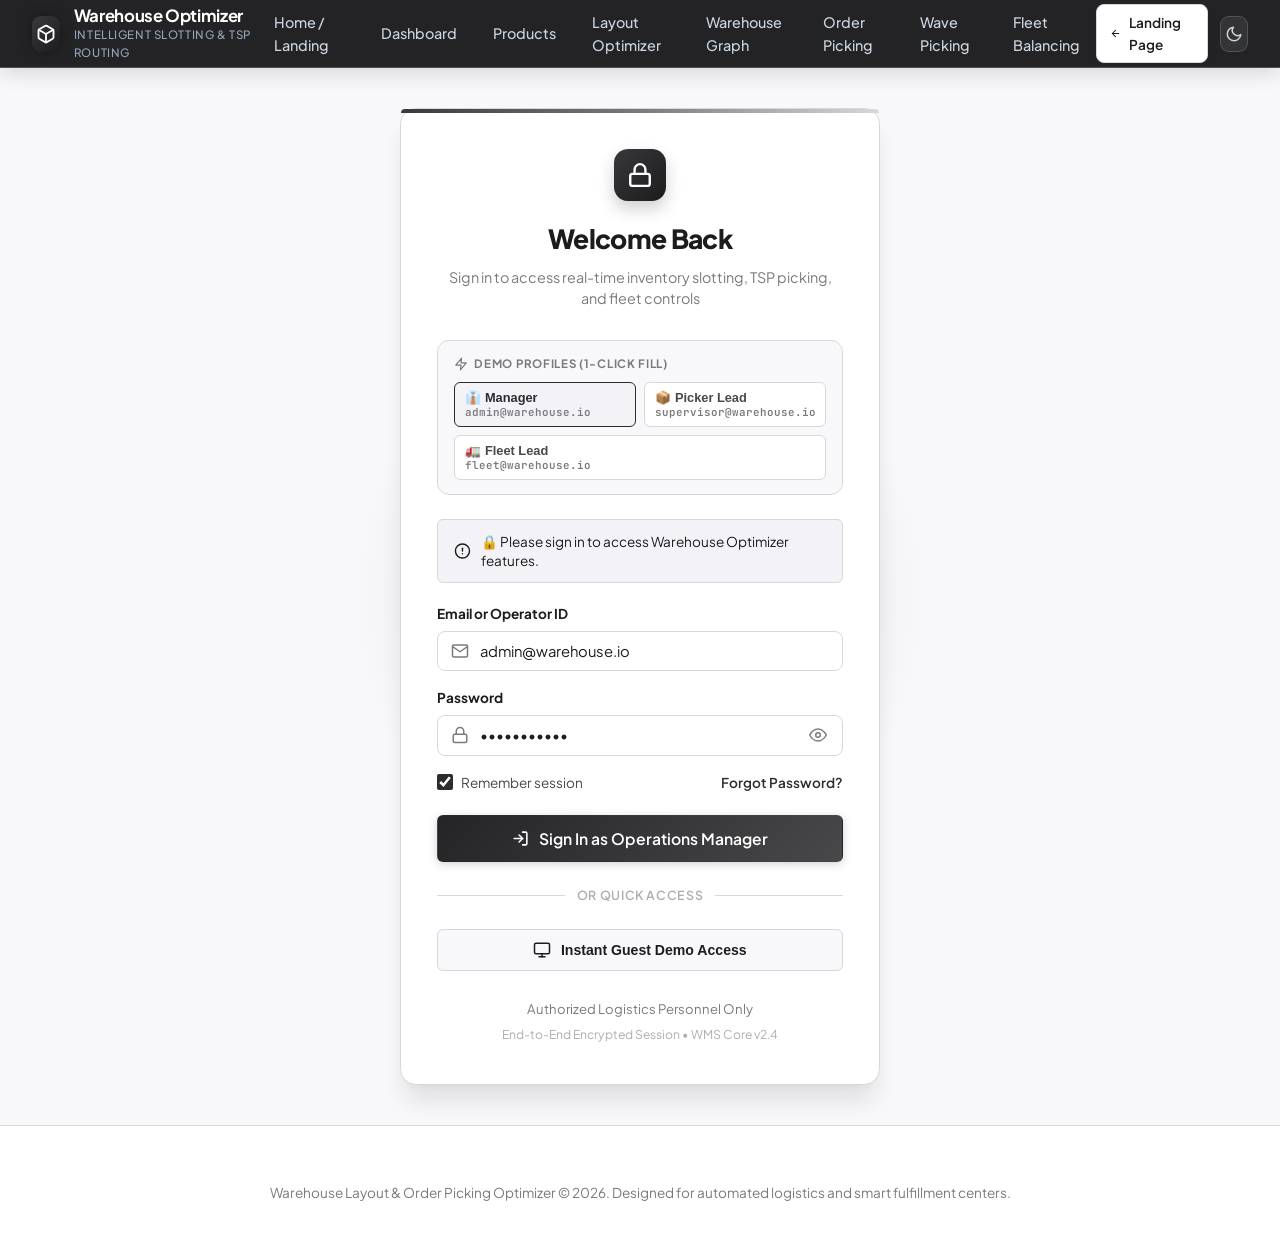
==== commit 88c1d3bd: "style & navigation: polish frontend navbar links and styling" ====
--- a/frontend/fleet.html
+++ b/frontend/fleet.html
@@ -15,7 +15,11 @@
   <nav class="navbar">
     <a href="landing.html" class="nav-brand" title="Return to Landing Page">
       <div class="nav-logo-icon">
-        <img src="logo.png" alt="Warehouse Optimizer Logo" class="brand-logo-img">
+        <svg width="20" height="20" viewBox="0 0 24 24" fill="none" stroke="#ffffff" stroke-width="2.2" stroke-linecap="round" stroke-linejoin="round">
+          <path d="M21 16V8a2 2 0 0 0-1-1.73l-7-4a2 2 0 0 0-2 0l-7 4A2 2 0 0 0 3 8v8a2 2 0 0 0 1 1.73l7 4a2 2 0 0 0 2 0l7-4A2 2 0 0 0 21 16z"></path>
+          <polyline points="3.27 6.96 12 12.01 20.73 6.96"></polyline>
+          <line x1="12" y1="22.08" x2="12" y2="12"></line>
+        </svg>
       </div>
       <div class="nav-brand-title">
         <span class="main-text">Warehouse Optimizer</span>
--- a/frontend/style.css
+++ b/frontend/style.css
@@ -233,24 +233,14 @@
 }
 
 .nav-logo-icon {
-  width: 38px;
-  height: 38px;
-  background: #FFFFFF;
-  border: 1px solid var(--border-color, #CBCBCB);
+  width: 36px;
+  height: 36px;
+  background: linear-gradient(135deg, #3A3A3C 0%, #1C1C1E 100%);
   border-radius: 9px;
   display: flex;
   align-items: center;
   justify-content: center;
-  overflow: hidden;
-  padding: 2px;
-  box-shadow: 0 2px 8px rgba(0, 0, 0, 0.12);
-}
-
-.brand-logo-img {
-  width: 100%;
-  height: 100%;
-  object-fit: contain;
-  border-radius: 6px;
+  box-shadow: 0 0 12px rgba(0, 0, 0, 0.35);
 }
 
 .nav-brand-title {
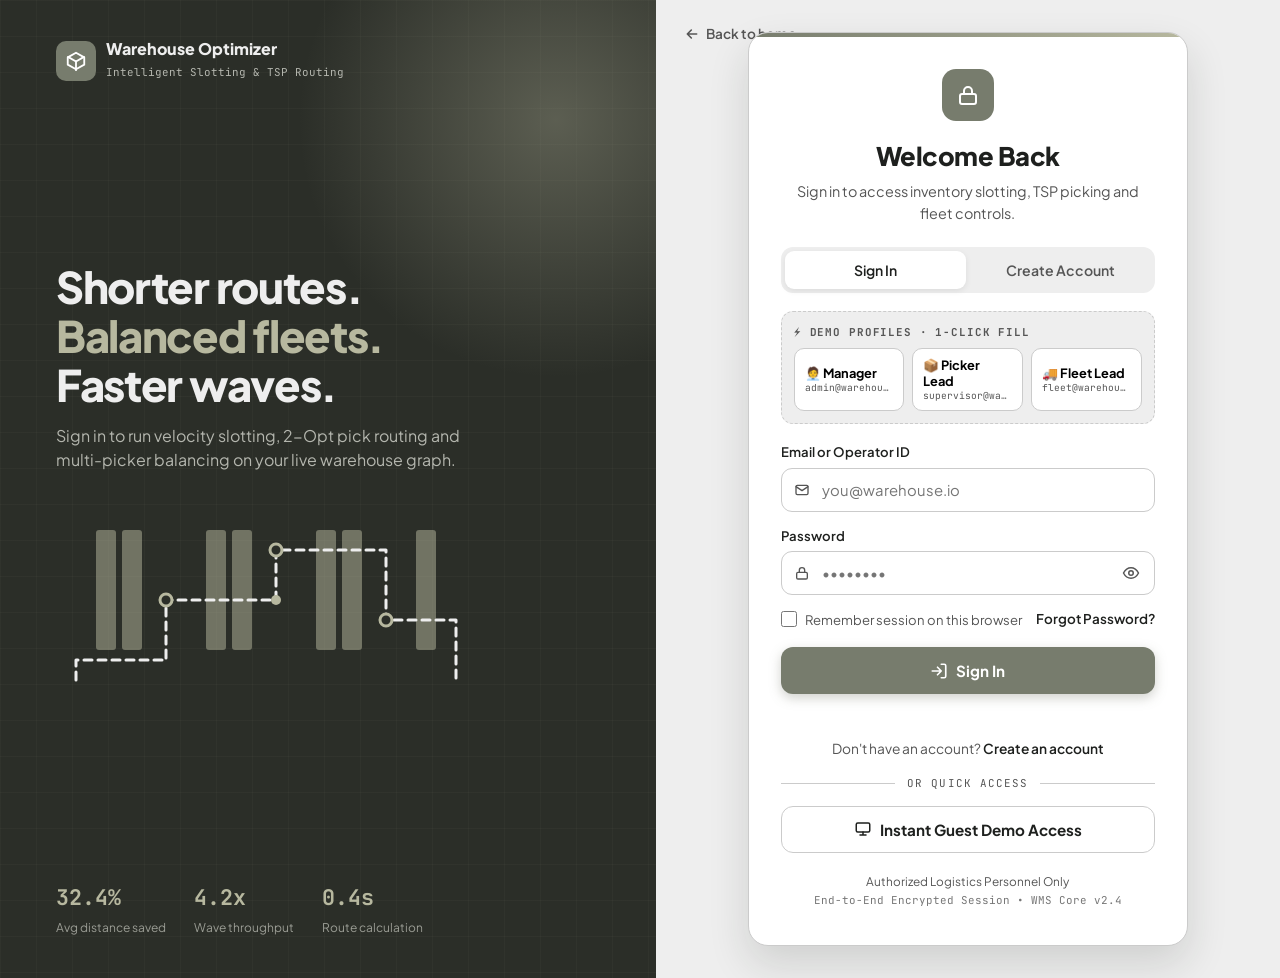
==== commit 22af04e2: "feat: overhaul manager executive dashboard, auth login layout, and direct chrome launch" ====
--- a/frontend/fleet.html
+++ b/frontend/fleet.html
@@ -27,7 +27,15 @@
       </div>
     </a>
     <ul class="nav-links">
-      <li><a href="landing.html">Landing Page</a></li>
+      <li>
+        <a href="index.html?modal=profile" class="nav-profile-btn" id="nav-profile-settings" title="Manager Profile Settings & Earnings">
+          <svg width="15" height="15" viewBox="0 0 24 24" fill="none" stroke="currentColor" stroke-width="2.2" stroke-linecap="round" stroke-linejoin="round" style="vertical-align: -2px; margin-right: 4px;">
+            <path d="M20 21v-2a4 4 0 0 0-4-4H8a4 4 0 0 0-4 4v2"></path>
+            <circle cx="12" cy="7" r="4"></circle>
+          </svg>
+          Profile Settings &amp; Earnings
+        </a>
+      </li>
       <li><a href="index.html">Dashboard</a></li>
       <li><a href="products.html">Products</a></li>
       <li><a href="layout.html">Layout Optimizer</a></li>
--- a/frontend/style.css
+++ b/frontend/style.css
@@ -294,6 +294,11 @@
   box-shadow: 0 0 12px rgba(124, 124, 124, 0.25);
 }
 
+.nav-links li.nav-hidden,
+.nav-links a.nav-hidden {
+  display: none !important;
+}
+
 .nav-right-actions {
   display: flex;
   align-items: center;
@@ -1077,8 +1082,44 @@
 }
 
 /* ==========================================================================
-   Authentication & Login Page Styles
+   Authentication & Login Page Styles (Warehouse Industrial Glassmorphism)
    ========================================================================== */
+
+body.login-page {
+  min-height: 100vh;
+  background-color: #0b0d13;
+  background-image: 
+    radial-gradient(circle at 50% 25%, rgba(242, 200, 17, 0.09) 0%, transparent 60%),
+    radial-gradient(circle at 85% 75%, rgba(17, 141, 255, 0.08) 0%, transparent 50%),
+    linear-gradient(180deg, rgba(11, 13, 19, 0.72) 0%, rgba(11, 13, 19, 0.88) 100%),
+    url('images/warehouse_auth_bg.jpg');
+  background-size: cover;
+  background-position: center center;
+  background-repeat: no-repeat;
+  background-attachment: fixed;
+  display: flex;
+  flex-direction: column;
+}
+
+[data-theme="light"] body.login-page {
+  background-color: #f0f2f6;
+  background-image: 
+    radial-gradient(circle at 50% 25%, rgba(242, 200, 17, 0.12) 0%, transparent 60%),
+    linear-gradient(180deg, rgba(240, 242, 246, 0.76) 0%, rgba(240, 242, 246, 0.90) 100%),
+    url('images/warehouse_auth_bg.jpg');
+}
+
+body.login-page .navbar {
+  background: rgba(11, 13, 19, 0.55);
+  backdrop-filter: blur(18px);
+  -webkit-backdrop-filter: blur(18px);
+  border-bottom: 1px solid rgba(255, 255, 255, 0.1);
+}
+
+[data-theme="light"] body.login-page .navbar {
+  background: rgba(255, 255, 255, 0.65);
+  border-bottom: 1px solid rgba(0, 0, 0, 0.08);
+}
 
 .auth-container {
   flex: 1;
@@ -1087,7 +1128,8 @@
   justify-content: center;
   padding: 2.5rem 1.25rem;
   position: relative;
-  min-height: calc(100vh - 138px);
+  min-height: calc(100vh - 68px);
+  overflow: hidden;
 }
 
 .auth-glow-bg {
@@ -1095,26 +1137,40 @@
   top: 50%;
   left: 50%;
   transform: translate(-50%, -50%);
-  width: 580px;
-  height: 580px;
-  background: radial-gradient(circle, var(--primary-glow) 0%, transparent 70%);
+  width: 660px;
+  height: 660px;
+  background: radial-gradient(circle, rgba(242, 200, 17, 0.16) 0%, rgba(17, 141, 255, 0.1) 40%, transparent 70%);
   pointer-events: none;
   z-index: 0;
-  opacity: 0.75;
+  opacity: 0.95;
+  filter: blur(50px);
 }
 
 .auth-card {
   position: relative;
   z-index: 1;
   width: 100%;
-  max-width: 480px;
-  background: var(--card-bg);
-  border: 1px solid var(--border);
-  border-radius: var(--radius-lg);
+  max-width: 490px;
+  background: rgba(20, 22, 30, 0.64);
+  border: 1px solid rgba(255, 255, 255, 0.18);
+  border-radius: 20px;
   padding: 2.5rem 2.25rem;
-  box-shadow: var(--shadow-lg), 0 0 0 1px rgba(255, 255, 255, 0.05);
-  transition: all 0.25s ease;
-  backdrop-filter: blur(8px);
+  box-shadow: 
+    0 24px 60px rgba(0, 0, 0, 0.55),
+    0 0 0 1px rgba(255, 255, 255, 0.08),
+    inset 0 1px 0 rgba(255, 255, 255, 0.28);
+  backdrop-filter: blur(24px) saturate(190%);
+  -webkit-backdrop-filter: blur(24px) saturate(190%);
+  transition: all 0.3s cubic-bezier(0.16, 1, 0.3, 1);
+}
+
+[data-theme="light"] .auth-card {
+  background: rgba(255, 255, 255, 0.74);
+  border: 1px solid rgba(255, 255, 255, 0.85);
+  box-shadow: 
+    0 24px 60px rgba(0, 0, 0, 0.14),
+    0 0 0 1px rgba(0, 0, 0, 0.05),
+    inset 0 1px 0 rgba(255, 255, 255, 0.9);
 }
 
 .auth-card::before {
@@ -1123,10 +1179,10 @@
   top: 0;
   left: 0;
   right: 0;
-  height: 4px;
-  background: linear-gradient(90deg, #3A3A3C, #7A7A7E, #D8D8DC);
-  border-top-left-radius: var(--radius-lg);
-  border-top-right-radius: var(--radius-lg);
+  height: 3px;
+  background: linear-gradient(90deg, #F2C811 0%, #118DFF 50%, #107C41 100%);
+  border-top-left-radius: 20px;
+  border-top-right-radius: 20px;
 }
 
 .auth-header {
@@ -1160,13 +1216,20 @@
   line-height: 1.45;
 }
 
-/* Quick Fill Preset Pills */
+/* Quick Fill Preset Pills (Glassmorphic) */
 .demo-accounts {
-  background: var(--bg);
-  border: 1px solid var(--border);
+  background: rgba(255, 255, 255, 0.05);
+  border: 1px solid rgba(255, 255, 255, 0.12);
   border-radius: var(--radius);
   padding: 0.85rem 1rem;
   margin-bottom: 1.5rem;
+  backdrop-filter: blur(12px);
+  -webkit-backdrop-filter: blur(12px);
+}
+
+[data-theme="light"] .demo-accounts {
+  background: rgba(255, 255, 255, 0.5);
+  border: 1px solid rgba(0, 0, 0, 0.08);
 }
 
 .demo-accounts-title {
@@ -1190,31 +1253,45 @@
 .demo-chip {
   flex: 1;
   min-width: 120px;
-  background: var(--card-bg);
-  border: 1px solid var(--border);
-  padding: 0.45rem 0.65rem;
-  border-radius: var(--radius-sm);
+  background: rgba(255, 255, 255, 0.06);
+  border: 1px solid rgba(255, 255, 255, 0.1);
+  padding: 0.5rem 0.65rem;
+  border-radius: 8px;
   font-size: 0.78rem;
   font-weight: 600;
-  color: var(--text-secondary);
+  color: var(--text-main);
   cursor: pointer;
   display: flex;
   flex-direction: column;
   align-items: flex-start;
   transition: all 0.2s ease;
+  backdrop-filter: blur(8px);
+  -webkit-backdrop-filter: blur(8px);
 }
 
 .demo-chip:hover {
-  border-color: var(--primary);
-  color: var(--primary);
+  background: rgba(255, 255, 255, 0.14);
+  border-color: rgba(255, 255, 255, 0.28);
   transform: translateY(-1px);
-  box-shadow: var(--shadow-sm);
+  box-shadow: 0 4px 12px rgba(0, 0, 0, 0.2);
 }
 
 .demo-chip.active {
-  border-color: var(--primary);
-  background: var(--primary-light);
-  color: var(--primary);
+  border-color: #F2C811;
+  background: rgba(242, 200, 17, 0.16);
+  color: #FFFFFF;
+  box-shadow: 0 0 12px rgba(242, 200, 17, 0.2);
+}
+
+[data-theme="light"] .demo-chip {
+  background: rgba(255, 255, 255, 0.7);
+  border: 1px solid rgba(0, 0, 0, 0.1);
+}
+
+[data-theme="light"] .demo-chip.active {
+  color: #111827;
+  border-color: #F2C811;
+  background: #FFF9DB;
 }
 
 .demo-chip-role {
@@ -1325,6 +1402,114 @@
 
 .caps-warning.visible {
   display: flex;
+}
+
+/* Auth Mode Segmented Control Tabs (Glassmorphic) */
+.auth-tabs {
+  display: flex;
+  background: rgba(0, 0, 0, 0.28);
+  border: 1px solid rgba(255, 255, 255, 0.1);
+  border-radius: 10px;
+  padding: 4px;
+  margin-bottom: 1.25rem;
+  gap: 4px;
+  backdrop-filter: blur(12px);
+  -webkit-backdrop-filter: blur(12px);
+}
+
+[data-theme="light"] .auth-tabs {
+  background: rgba(0, 0, 0, 0.05);
+  border: 1px solid rgba(0, 0, 0, 0.08);
+}
+
+.auth-tab-btn {
+  flex: 1;
+  padding: 0.6rem 0.75rem;
+  font-size: 0.88rem;
+  font-weight: 600;
+  border-radius: 7px;
+  border: 1px solid transparent;
+  background: transparent;
+  color: var(--text-dim, #9AA0AC);
+  cursor: pointer;
+  display: flex;
+  align-items: center;
+  justify-content: center;
+  gap: 0.45rem;
+  transition: all 0.2s ease;
+}
+
+.auth-tab-btn:hover {
+  color: var(--text-main);
+  background: rgba(255, 255, 255, 0.06);
+}
+
+.auth-tab-btn.active {
+  background: rgba(255, 255, 255, 0.14);
+  color: #FFFFFF;
+  box-shadow: 0 4px 12px rgba(0, 0, 0, 0.25);
+  border: 1px solid rgba(255, 255, 255, 0.2);
+}
+
+[data-theme="light"] .auth-tab-btn.active {
+  background: #FFFFFF;
+  color: var(--text-main);
+  border-color: rgba(0, 0, 0, 0.1);
+  box-shadow: 0 2px 6px rgba(0, 0, 0, 0.08);
+}
+
+/* Glassmorphic Form Inputs in Auth Card */
+.auth-card .form-input {
+  background: rgba(0, 0, 0, 0.35);
+  border: 1px solid rgba(255, 255, 255, 0.15);
+  color: #FFFFFF;
+  backdrop-filter: blur(10px);
+  -webkit-backdrop-filter: blur(10px);
+  border-radius: 9px;
+  transition: all 0.2s ease;
+}
+
+[data-theme="light"] .auth-card .form-input {
+  background: rgba(255, 255, 255, 0.85);
+  border: 1px solid rgba(0, 0, 0, 0.15);
+  color: #111827;
+}
+
+.auth-card .form-input:focus {
+  background: rgba(0, 0, 0, 0.45);
+  border-color: #F2C811;
+  box-shadow: 0 0 0 3px rgba(242, 200, 17, 0.25);
+}
+
+[data-theme="light"] .auth-card .form-input:focus {
+  background: #FFFFFF;
+}
+
+.auth-toggle-prompt {
+  margin-top: 1.25rem;
+  text-align: center;
+  font-size: 0.85rem;
+  color: var(--text-secondary);
+}
+
+.auth-toggle-link {
+  color: var(--primary);
+  font-weight: 600;
+  text-decoration: none;
+  cursor: pointer;
+  margin-left: 0.35rem;
+}
+
+.auth-toggle-link:hover {
+  text-decoration: underline;
+}
+
+.form-select.has-left-icon {
+  padding-left: 2.75rem;
+  appearance: none;
+  background-image: url("data:image/svg+xml,%3Csvg xmlns='http://www.w3.org/2000/svg' width='16' height='16' viewBox='0 0 24 24' fill='none' stroke='%23666' stroke-width='2' stroke-linecap='round' stroke-linejoin='round'%3E%3Cpolyline points='6 9 12 15 18 9'%3E%3C/polyline%3E%3C/svg%3E");
+  background-repeat: no-repeat;
+  background-position: right 0.85rem center;
 }
 
 .auth-submit-btn {
@@ -1563,3 +1748,777 @@
 .nav-user-logout:hover {
   color: #f87171;
 }
+
+/* Password Criteria and Strength Box */
+.password-criteria-box {
+  margin-top: 0.65rem;
+  padding: 0.75rem 0.85rem;
+  background: rgba(124, 124, 124, 0.08);
+  border: 1px solid rgba(124, 124, 124, 0.2);
+  border-radius: var(--radius-sm);
+  font-size: 0.8rem;
+  transition: all 0.25s ease;
+}
+
+[data-theme="dark"] .password-criteria-box {
+  background: rgba(255, 255, 255, 0.03);
+  border-color: rgba(255, 255, 255, 0.1);
+}
+
+.password-strength-meter {
+  margin-bottom: 0.6rem;
+}
+
+.strength-bar-track {
+  width: 100%;
+  height: 5px;
+  background: rgba(124, 124, 124, 0.25);
+  border-radius: 9999px;
+  overflow: hidden;
+  margin-bottom: 0.35rem;
+}
+
+.strength-bar-fill {
+  height: 100%;
+  width: 0%;
+  border-radius: 9999px;
+  transition: width 0.3s ease, background-color 0.3s ease;
+  background: #ef4444;
+}
+
+.strength-bar-fill.weak { width: 25%; background: #ef4444; }
+.strength-bar-fill.fair { width: 50%; background: #f59e0b; }
+.strength-bar-fill.good { width: 75%; background: #3b82f6; }
+.strength-bar-fill.strong { width: 100%; background: #10b981; }
+
+.strength-text {
+  font-size: 0.75rem;
+  color: var(--text-light);
+  font-weight: 500;
+}
+
+.criteria-list {
+  list-style: none;
+  padding: 0;
+  margin: 0;
+  display: grid;
+  grid-template-columns: 1fr;
+  gap: 0.25rem;
+}
+
+.criteria-item {
+  display: flex;
+  align-items: center;
+  gap: 0.45rem;
+  color: #94a3b8;
+  font-size: 0.76rem;
+  transition: color 0.2s ease;
+}
+
+.criteria-item .rule-icon {
+  display: inline-flex;
+  align-items: center;
+  justify-content: center;
+  width: 14px;
+  height: 14px;
+  border-radius: 50%;
+  font-size: 0.65rem;
+  line-height: 1;
+  background: rgba(148, 163, 184, 0.2);
+  color: #94a3b8;
+  font-weight: 700;
+  transition: all 0.2s ease;
+}
+
+.criteria-item.met {
+  color: #10b981;
+}
+
+.criteria-item.met .rule-icon {
+  background: #10b981;
+  color: #ffffff;
+}
+
+/* Confirm Match Indicator */
+.confirm-match-indicator {
+  margin-top: 0.4rem;
+  font-size: 0.76rem;
+  display: flex;
+  align-items: center;
+  gap: 0.35rem;
+  font-weight: 500;
+}
+
+.confirm-match-indicator.matched {
+  color: #10b981;
+}
+
+.confirm-match-indicator.mismatch {
+  color: #ef4444;
+}
+
+/* Action button inside auth alert (e.g. Create Account First) */
+.alert-action-btn {
+  display: inline-flex;
+  align-items: center;
+  gap: 0.4rem;
+  margin-top: 0.5rem;
+  background: rgba(239, 68, 68, 0.15);
+  border: 1px solid rgba(239, 68, 68, 0.4);
+  color: #ffffff;
+  padding: 0.35rem 0.75rem;
+  border-radius: 6px;
+  font-size: 0.78rem;
+  font-weight: 600;
+  cursor: pointer;
+  transition: all 0.2s ease;
+}
+
+.alert-action-btn:hover {
+  background: rgba(239, 68, 68, 0.3);
+  border-color: rgba(239, 68, 68, 0.7);
+  transform: translateY(-1px);
+}
+
+/* =====================================================================
+   Role-Based Multi-Dashboard Styles
+   ===================================================================== */
+
+.role-switcher-banner {
+  display: flex;
+  align-items: center;
+  justify-content: space-between;
+  flex-wrap: wrap;
+  gap: 1rem;
+  padding: 0.85rem 1.25rem;
+  background: rgba(124, 124, 124, 0.08);
+  border: 1px solid rgba(124, 124, 124, 0.2);
+  border-radius: var(--radius-md);
+  margin-bottom: 1.5rem;
+  backdrop-filter: blur(12px);
+}
+
+[data-theme="dark"] .role-switcher-banner {
+  background: rgba(255, 255, 255, 0.03);
+  border-color: rgba(255, 255, 255, 0.08);
+}
+
+.role-banner-identity {
+  display: flex;
+  align-items: center;
+  gap: 0.75rem;
+}
+
+.role-banner-avatar {
+  width: 38px;
+  height: 38px;
+  border-radius: 10px;
+  display: flex;
+  align-items: center;
+  justify-content: center;
+  font-size: 1.15rem;
+  background: rgba(124, 124, 124, 0.15);
+  border: 1px solid rgba(124, 124, 124, 0.25);
+}
+
+.role-banner-info {
+  display: flex;
+  flex-direction: column;
+}
+
+.role-banner-title {
+  font-weight: 700;
+  font-size: 0.95rem;
+  color: var(--text-main);
+  display: flex;
+  align-items: center;
+  gap: 0.5rem;
+}
+
+.role-banner-subtitle {
+  font-size: 0.78rem;
+  color: var(--text-light);
+}
+
+.role-tab-group {
+  display: inline-flex;
+  background: rgba(0, 0, 0, 0.15);
+  padding: 3px;
+  border-radius: 8px;
+  border: 1px solid rgba(124, 124, 124, 0.2);
+  gap: 3px;
+}
+
+[data-theme="dark"] .role-tab-group {
+  background: rgba(0, 0, 0, 0.4);
+}
+
+.role-tab-btn {
+  background: transparent;
+  border: none;
+  color: var(--text-light);
+  padding: 0.45rem 0.9rem;
+  border-radius: 6px;
+  font-size: 0.8rem;
+  font-weight: 600;
+  cursor: pointer;
+  display: inline-flex;
+  align-items: center;
+  gap: 0.4rem;
+  transition: all 0.2s cubic-bezier(0.4, 0, 0.2, 1);
+}
+
+.role-tab-btn:hover {
+  color: var(--text-main);
+  background: rgba(124, 124, 124, 0.12);
+}
+
+.role-tab-btn.active {
+  background: var(--surface);
+  color: var(--text-main);
+  box-shadow: 0 1px 4px rgba(0, 0, 0, 0.15);
+  border: 1px solid rgba(124, 124, 124, 0.25);
+}
+
+[data-theme="dark"] .role-tab-btn.active {
+  background: rgba(255, 255, 255, 0.12);
+  color: #ffffff;
+  border-color: rgba(255, 255, 255, 0.2);
+}
+
+.role-dashboard-view {
+  animation: fadeInView 0.25s ease-in-out;
+}
+
+@keyframes fadeInView {
+  from { opacity: 0; transform: translateY(4px); }
+  to { opacity: 1; transform: translateY(0); }
+}
+
+/* Worker Cards Grid (Fleet Dashboard) */
+.worker-card-grid {
+  display: grid;
+  grid-template-columns: repeat(auto-fit, minmax(260px, 1fr));
+  gap: 1.25rem;
+  margin-top: 1.25rem;
+}
+
+.worker-card {
+  background: var(--surface);
+  border: 1px solid var(--border);
+  border-radius: var(--radius-md);
+  padding: 1.25rem;
+  display: flex;
+  flex-direction: column;
+  gap: 0.85rem;
+  transition: all 0.25s ease;
+  position: relative;
+  overflow: hidden;
+}
+
+.worker-card:hover {
+  transform: translateY(-2px);
+  border-color: rgba(124, 124, 124, 0.45);
+  box-shadow: 0 4px 16px rgba(0, 0, 0, 0.08);
+}
+
+.worker-card-header {
+  display: flex;
+  align-items: center;
+  justify-content: space-between;
+}
+
+.worker-card-name {
+  font-weight: 700;
+  font-size: 0.95rem;
+  display: flex;
+  align-items: center;
+  gap: 0.5rem;
+}
+
+.worker-card-stats {
+  display: grid;
+  grid-template-columns: repeat(3, 1fr);
+  gap: 0.5rem;
+  background: rgba(124, 124, 124, 0.05);
+  padding: 0.65rem 0.5rem;
+  border-radius: var(--radius-sm);
+  text-align: center;
+}
+
+.worker-stat-sublabel {
+  font-size: 0.68rem;
+  color: var(--text-light);
+  text-transform: uppercase;
+}
+
+.worker-stat-subval {
+  font-size: 0.92rem;
+  font-weight: 700;
+  color: var(--text-main);
+  margin-top: 2px;
+}
+
+.worker-progress-header {
+  display: flex;
+  justify-content: space-between;
+  font-size: 0.74rem;
+  color: var(--text-light);
+  margin-bottom: 0.35rem;
+}
+
+.worker-progress-track {
+  width: 100%;
+  height: 6px;
+  background: rgba(124, 124, 124, 0.2);
+  border-radius: 9999px;
+  overflow: hidden;
+}
+
+.worker-progress-fill {
+  height: 100%;
+  border-radius: 9999px;
+  background: linear-gradient(90deg, #3b82f6, #6366f1);
+  transition: width 0.4s ease;
+}
+
+.worker-progress-fill.heavy {
+  background: linear-gradient(90deg, #f59e0b, #ef4444);
+}
+
+.worker-progress-fill.balanced {
+  background: linear-gradient(90deg, #10b981, #059669);
+}
+
+/* Action button inside dashboard tables */
+.btn-table-action {
+  padding: 0.3rem 0.65rem;
+  font-size: 0.75rem;
+  font-weight: 600;
+  border-radius: 6px;
+  border: 1px solid var(--border);
+  background: rgba(124, 124, 124, 0.1);
+  color: var(--text-main);
+  cursor: pointer;
+  transition: all 0.2s ease;
+  display: inline-flex;
+  align-items: center;
+  gap: 0.35rem;
+  text-decoration: none;
+}
+
+.btn-table-action:hover {
+  background: var(--primary-gradient);
+  border-color: transparent;
+  color: #ffffff;
+  transform: translateY(-1px);
+}
+
+.btn-table-complete {
+  background: rgba(16, 185, 129, 0.15);
+  border-color: rgba(16, 185, 129, 0.35);
+  color: #10b981;
+}
+
+.btn-table-complete:hover {
+  background: #10b981;
+  color: #ffffff;
+}
+
+.badge-status {
+  padding: 0.25rem 0.55rem;
+  border-radius: 9999px;
+  font-size: 0.72rem;
+  font-weight: 700;
+  text-transform: uppercase;
+  letter-spacing: 0.03em;
+  display: inline-flex;
+  align-items: center;
+  gap: 0.35rem;
+}
+
+.badge-status.pending {
+  background: rgba(245, 158, 11, 0.15);
+  color: #f59e0b;
+  border: 1px solid rgba(245, 158, 11, 0.3);
+}
+
+.badge-status.picking {
+  background: rgba(59, 130, 246, 0.15);
+  color: #3b82f6;
+  border: 1px solid rgba(59, 130, 246, 0.3);
+}
+
+.badge-status.completed {
+  background: rgba(16, 185, 129, 0.15);
+  color: #10b981;
+  border: 1px solid rgba(16, 185, 129, 0.3);
+}
+
+/* =============================================================
+   Graph Floorplan Canvas & Interactive Editor Suite
+   ============================================================= */
+
+/* Floating Editor Mode Toolbar */
+.graph-toolbar {
+  display: flex;
+  flex-wrap: wrap;
+  align-items: center;
+  gap: 0.45rem;
+  padding: 0.5rem 0.75rem;
+  background: var(--card-bg);
+  border: 1px solid var(--border);
+  border-radius: var(--radius);
+  margin-bottom: 0.85rem;
+  box-shadow: var(--shadow-sm);
+}
+
+.graph-toolbar-group {
+  display: flex;
+  align-items: center;
+  gap: 0.25rem;
+}
+
+.graph-toolbar-divider {
+  width: 1px;
+  height: 24px;
+  background: var(--border);
+  margin: 0 0.4rem;
+}
+
+.graph-mode-btn {
+  display: inline-flex;
+  align-items: center;
+  gap: 0.4rem;
+  padding: 0.45rem 0.85rem;
+  font-size: 0.82rem;
+  font-weight: 600;
+  border-radius: var(--radius-sm);
+  border: 1px solid var(--border);
+  background: var(--bg);
+  color: var(--text-muted);
+  cursor: pointer;
+  transition: all 0.2s cubic-bezier(0.16, 1, 0.3, 1);
+  user-select: none;
+}
+
+.graph-mode-btn:hover {
+  background: var(--border);
+  color: var(--text-main);
+  transform: translateY(-1px);
+}
+
+.graph-mode-btn.active {
+  background: var(--primary);
+  border-color: var(--primary);
+  color: #ffffff;
+  box-shadow: 0 2px 8px rgba(37, 99, 235, 0.35);
+}
+
+.graph-mode-btn.active.mode-move {
+  background: #3b82f6;
+  border-color: #3b82f6;
+  box-shadow: 0 2px 8px rgba(59, 130, 246, 0.35);
+}
+
+.graph-mode-btn.active.mode-add {
+  background: #10b981;
+  border-color: #10b981;
+  box-shadow: 0 2px 8px rgba(16, 185, 129, 0.35);
+}
+
+.graph-mode-btn.active.mode-connect {
+  background: #8b5cf6;
+  border-color: #8b5cf6;
+  box-shadow: 0 2px 8px rgba(139, 92, 246, 0.35);
+}
+
+.graph-mode-btn.active.mode-block {
+  background: #f59e0b;
+  border-color: #f59e0b;
+  box-shadow: 0 2px 8px rgba(245, 158, 11, 0.35);
+}
+
+.graph-mode-btn.active.mode-delete {
+  background: #ef4444;
+  border-color: #ef4444;
+  box-shadow: 0 2px 8px rgba(239, 68, 68, 0.35);
+}
+
+.graph-key-badge {
+  display: inline-block;
+  padding: 0.1rem 0.35rem;
+  font-size: 0.65rem;
+  font-family: var(--font-mono);
+  font-weight: 700;
+  background: rgba(0, 0, 0, 0.15);
+  border-radius: 4px;
+  line-height: 1;
+}
+
+.graph-mode-btn.active .graph-key-badge {
+  background: rgba(255, 255, 255, 0.25);
+}
+
+.graph-toggle-pill {
+  display: inline-flex;
+  align-items: center;
+  gap: 0.35rem;
+  padding: 0.4rem 0.65rem;
+  font-size: 0.78rem;
+  font-weight: 600;
+  border-radius: 9999px;
+  border: 1px solid var(--border);
+  background: var(--bg);
+  color: var(--text-muted);
+  cursor: pointer;
+  transition: all 0.2s ease;
+}
+
+.graph-toggle-pill:hover {
+  color: var(--text-main);
+  border-color: var(--text-muted);
+}
+
+.graph-toggle-pill.active {
+  background: rgba(37, 99, 235, 0.1);
+  border-color: var(--primary);
+  color: var(--primary);
+}
+
+.badge-unsaved {
+  display: inline-flex;
+  align-items: center;
+  gap: 0.3rem;
+  padding: 0.25rem 0.6rem;
+  font-size: 0.75rem;
+  font-weight: 700;
+  border-radius: 9999px;
+  background: rgba(245, 158, 11, 0.15);
+  color: #f59e0b;
+  border: 1px solid rgba(245, 158, 11, 0.35);
+  animation: pulseAmber 2s infinite ease-in-out;
+}
+
+@keyframes pulseAmber {
+  0%, 100% { opacity: 1; }
+  50% { opacity: 0.6; }
+}
+
+/* Floating Status Hint Bar */
+.canvas-hint-banner {
+  display: flex;
+  align-items: center;
+  justify-content: space-between;
+  padding: 0.65rem 0.85rem;
+  background: var(--bg);
+  border: 1px solid var(--border);
+  border-radius: var(--radius-sm);
+  margin-top: 0.75rem;
+  font-size: 0.8rem;
+  color: var(--text-muted);
+}
+
+.canvas-hint-banner strong {
+  color: var(--text-main);
+}
+
+/* Floating Toast Notification */
+.graph-toast {
+  position: fixed;
+  bottom: 2rem;
+  left: 50%;
+  transform: translateX(-50%) translateY(100px);
+  z-index: 100000;
+  display: flex;
+  align-items: center;
+  gap: 0.65rem;
+  padding: 0.75rem 1.25rem;
+  border-radius: 9999px;
+  background: rgba(15, 23, 42, 0.92);
+  backdrop-filter: blur(12px);
+  -webkit-backdrop-filter: blur(12px);
+  color: #ffffff;
+  font-size: 0.85rem;
+  font-weight: 600;
+  box-shadow: 0 10px 25px -5px rgba(0, 0, 0, 0.35);
+  border: 1px solid rgba(255, 255, 255, 0.15);
+  opacity: 0;
+  pointer-events: none;
+  transition: all 0.3s cubic-bezier(0.16, 1, 0.3, 1);
+}
+
+.graph-toast.show {
+  transform: translateX(-50%) translateY(0);
+  opacity: 1;
+  pointer-events: auto;
+}
+
+.graph-toast.success {
+  border-color: rgba(16, 185, 129, 0.4);
+}
+
+.graph-toast.success svg {
+  color: #10b981;
+}
+
+.graph-toast.error {
+  border-color: rgba(239, 68, 68, 0.4);
+}
+
+.graph-toast.error svg {
+  color: #ef4444;
+}
+
+/* Slotted Products List */
+.product-slot-card {
+  padding: 0.6rem 0.75rem;
+  border-radius: var(--radius-sm);
+  background: var(--bg);
+  border: 1px solid var(--border);
+  margin-bottom: 0.5rem;
+  transition: all 0.2s ease;
+}
+
+.product-slot-card:hover {
+  border-color: var(--primary);
+  transform: translateY(-1px);
+}
+
+.product-slot-header {
+  display: flex;
+  justify-content: space-between;
+  align-items: center;
+  margin-bottom: 0.35rem;
+}
+
+.product-slot-name {
+  font-size: 0.82rem;
+  font-weight: 700;
+  color: var(--text-main);
+}
+
+.product-slot-meta {
+  display: flex;
+  align-items: center;
+  gap: 0.5rem;
+  font-size: 0.72rem;
+  color: var(--text-muted);
+}
+
+/* Corridor Connection Item */
+.corridor-item {
+  display: flex;
+  align-items: center;
+  justify-content: space-between;
+  padding: 0.5rem 0.65rem;
+  border-radius: var(--radius-sm);
+  background: var(--bg);
+  border: 1px solid var(--border);
+  margin-bottom: 0.4rem;
+  transition: all 0.15s ease;
+}
+
+.corridor-item:hover {
+  border-color: var(--border-hover, #94a3b8);
+}
+
+.corridor-item-actions {
+  display: flex;
+  align-items: center;
+  gap: 0.35rem;
+}
+
+.btn-icon-xs {
+  width: 26px;
+  height: 26px;
+  border-radius: 4px;
+  border: 1px solid var(--border);
+  background: transparent;
+  color: var(--text-muted);
+  display: flex;
+  align-items: center;
+  justify-content: center;
+  cursor: pointer;
+  transition: all 0.15s ease;
+}
+
+.btn-icon-xs:hover {
+  background: var(--border);
+  color: var(--text-main);
+}
+
+.btn-icon-xs.delete:hover {
+  background: rgba(239, 68, 68, 0.15);
+  border-color: #ef4444;
+  color: #ef4444;
+}
+
+/* Modal Backdrop & Window */
+.graph-modal-backdrop {
+  position: fixed;
+  top: 0;
+  left: 0;
+  width: 100vw;
+  height: 100vh;
+  background: rgba(0, 0, 0, 0.6);
+  backdrop-filter: blur(4px);
+  z-index: 99999;
+  display: flex;
+  align-items: center;
+  justify-content: center;
+  opacity: 0;
+  pointer-events: none;
+  transition: opacity 0.25s ease;
+}
+
+.graph-modal-backdrop.open {
+  opacity: 1;
+  pointer-events: auto;
+}
+
+.graph-modal-card {
+  width: 90%;
+  max-width: 540px;
+  background: var(--card-bg);
+  border: 1px solid var(--border);
+  border-radius: var(--radius-lg);
+  padding: 1.5rem;
+  box-shadow: var(--shadow-xl);
+  transform: scale(0.95);
+  transition: transform 0.25s cubic-bezier(0.16, 1, 0.3, 1);
+}
+
+.graph-modal-backdrop.open .graph-modal-card {
+  transform: scale(1);
+}
+
+.graph-modal-header {
+  display: flex;
+  justify-content: space-between;
+  align-items: center;
+  margin-bottom: 1rem;
+}
+
+.graph-modal-title {
+  font-size: 1.15rem;
+  font-weight: 700;
+  color: var(--text-main);
+}
+
+.graph-modal-close {
+  background: transparent;
+  border: none;
+  color: var(--text-muted);
+  cursor: pointer;
+  padding: 0.25rem;
+  border-radius: 4px;
+}
+
+.graph-modal-close:hover {
+  color: var(--text-main);
+  background: var(--border);
+}
+
+
+
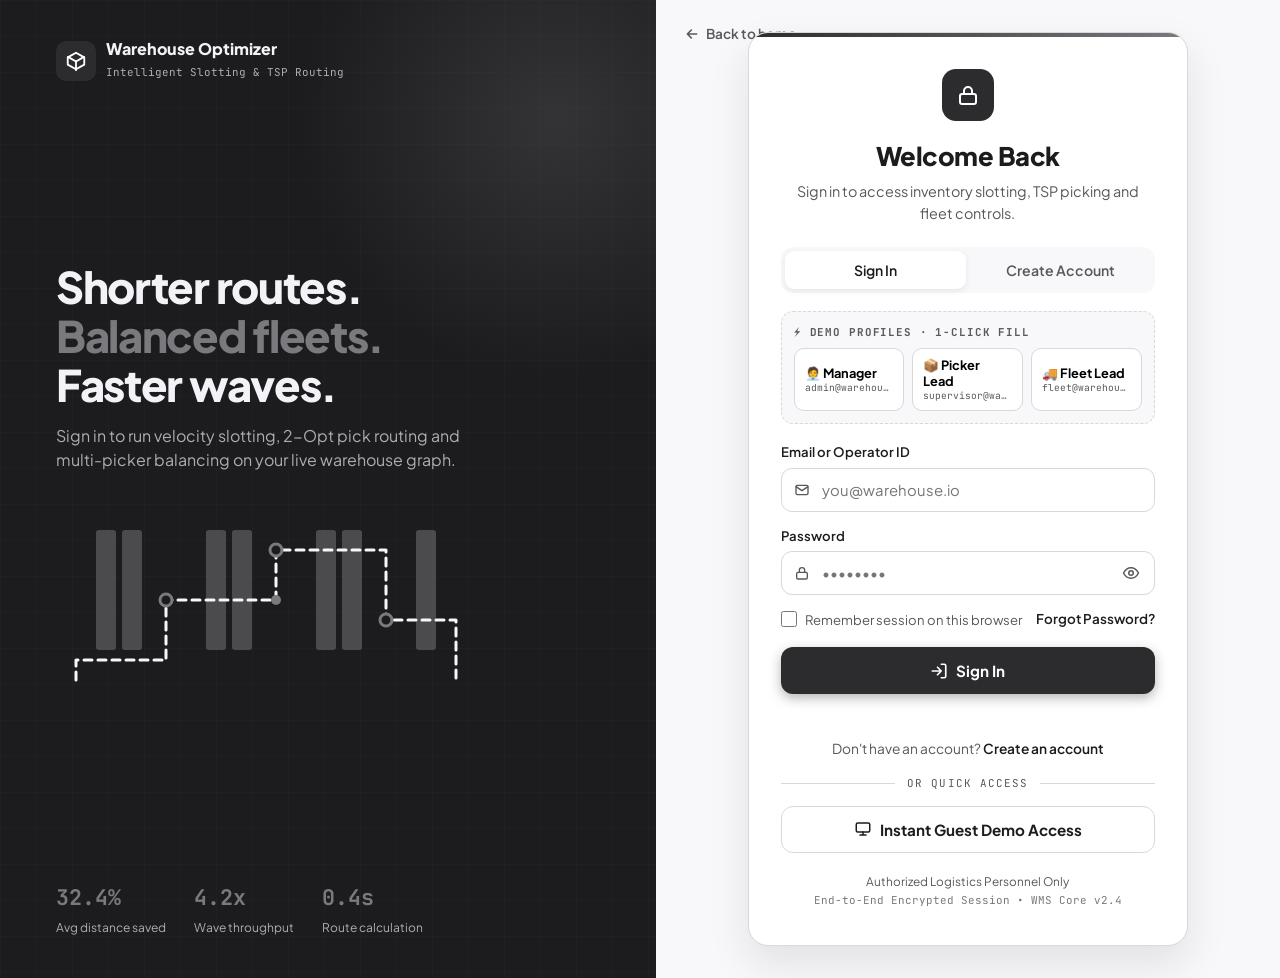
==== commit b26f1391: "feat: implement wave picking manager and fleet balancing system with live dashboards" ====
--- a/frontend/fleet.html
+++ b/frontend/fleet.html
@@ -3,256 +3,1826 @@
 <head>
   <meta charset="UTF-8">
   <meta name="viewport" content="width=device-width, initial-scale=1.0">
-  <meta name="description" content="Multi-Worker Fleet Balancing. Multiple Traveling Salesperson Problem (mTSP) solver to balance warehouse pick loads and minimize shift makespan.">
-  <title>Fleet Balancing | Warehouse Optimizer</title>
+  <meta name="description" content="Intelligent Fleet Balancing & Vehicle Load Optimization. Balance multi-hub vehicle capacities, allocate customer orders, analyze regional fleet demand, and minimize delivery operational costs.">
+  <title>Fleet Balancing Center | Warehouse Optimizer</title>
+  <link rel="preconnect" href="https://fonts.googleapis.com">
+  <link rel="preconnect" href="https://fonts.gstatic.com" crossorigin>
+  <link href="https://fonts.googleapis.com/css2?family=JetBrains+Mono:wght@400;500;600;700&family=Plus+Jakarta+Sans:wght@400;500;600;700;800&display=swap" rel="stylesheet">
+  <link rel="stylesheet" href="powerbi.css">
   <link rel="stylesheet" href="style.css">
   <script src="theme.js"></script>
   <script src="auth.js"></script>
+  <script src="profile-settings.js"></script>
+  <style>
+    /* Fleet Center Dedicated Enhancements */
+    .fleet-tabs {
+      display: flex;
+      gap: 0.5rem;
+      border-bottom: 1px solid var(--border);
+      margin-bottom: 1.5rem;
+      flex-wrap: wrap;
+    }
+    .fleet-tab-btn {
+      background: none;
+      border: none;
+      padding: 0.75rem 1.25rem;
+      font-size: 0.88rem;
+      font-weight: 700;
+      color: var(--text-muted);
+      cursor: pointer;
+      border-bottom: 2px solid transparent;
+      display: flex;
+      align-items: center;
+      gap: 0.5rem;
+      transition: all 0.2s ease;
+    }
+    .fleet-tab-btn:hover {
+      color: var(--text-main);
+    }
+    .fleet-tab-btn.active {
+      color: var(--text-main);
+      border-bottom-color: var(--primary);
+      background: var(--soft);
+      border-radius: 8px 8px 0 0;
+    }
+    .tab-badge {
+      font-size: 0.7rem;
+      padding: 0.15rem 0.45rem;
+      border-radius: 10px;
+      background: var(--border);
+      color: var(--text-secondary);
+    }
+    .fleet-tab-btn.active .tab-badge {
+      background: var(--primary);
+      color: #FFFFFF;
+    }
+    .tab-content {
+      display: none;
+    }
+    .tab-content.active {
+      display: block;
+    }
+    /* Utilization Progress Meter */
+    .util-track {
+      width: 100%;
+      height: 9px;
+      background: var(--border);
+      border-radius: 6px;
+      overflow: hidden;
+      margin: 0.4rem 0;
+    }
+    .util-fill {
+      height: 100%;
+      border-radius: 6px;
+      transition: width 0.4s ease;
+    }
+    .util-optimal {
+      background: linear-gradient(90deg, #5E7A52, #729464);
+    }
+    .util-warn {
+      background: linear-gradient(90deg, #B8892F, #D4A345);
+    }
+    .util-danger {
+      background: linear-gradient(90deg, #A24A3E, #C75B4D);
+    }
+    .util-idle {
+      background: #7A7A7E;
+    }
+    /* Vehicle Cards Grid */
+    .vehicle-grid {
+      display: grid;
+      grid-template-columns: repeat(auto-fill, minmax(320px, 1fr));
+      gap: 1.25rem;
+    }
+    .veh-card {
+      background: var(--card-bg);
+      border: 1px solid var(--border);
+      border-radius: 12px;
+      padding: 1.25rem;
+      box-shadow: 0 2px 8px rgba(0, 0, 0, 0.04);
+      transition: transform 0.2s ease, box-shadow 0.2s ease;
+      display: flex;
+      flex-direction: column;
+      justify-content: space-between;
+    }
+    .veh-card:hover {
+      transform: translateY(-2px);
+      box-shadow: 0 6px 18px rgba(0, 0, 0, 0.08);
+      border-color: var(--primary);
+    }
+    /* Recommendation Cards */
+    .rec-card {
+      background: var(--card-bg);
+      border-left: 4px solid #5B7C8D;
+      border-top: 1px solid var(--border);
+      border-right: 1px solid var(--border);
+      border-bottom: 1px solid var(--border);
+      border-radius: 0 10px 10px 0;
+      padding: 1rem 1.25rem;
+      margin-bottom: 0.85rem;
+      display: flex;
+      justify-content: space-between;
+      align-items: center;
+      gap: 1rem;
+      flex-wrap: wrap;
+    }
+    /* Toast System */
+    #toast-container {
+      position: fixed;
+      bottom: 1.5rem;
+      right: 1.5rem;
+      z-index: 9999;
+      display: flex;
+      flex-direction: column;
+      gap: 0.65rem;
+      pointer-events: none;
+    }
+    .toast {
+      pointer-events: auto;
+      background: var(--card-bg);
+      color: var(--text-main);
+      border: 1px solid var(--border);
+      box-shadow: 0 8px 24px rgba(0, 0, 0, 0.2);
+      border-radius: 10px;
+      padding: 0.85rem 1.25rem;
+      display: flex;
+      align-items: center;
+      gap: 0.75rem;
+      min-width: 300px;
+      max-width: 450px;
+      font-size: 0.88rem;
+      animation: slideInToast 0.3s cubic-bezier(0.16, 1, 0.3, 1);
+    }
+    @keyframes slideInToast {
+      from { transform: translateX(100%); opacity: 0; }
+      to { transform: translateX(0); opacity: 1; }
+    }
+    /* Modal Backdrop */
+    .modal-overlay {
+      display: none;
+      position: fixed;
+      inset: 0;
+      background: rgba(18, 18, 18, 0.65);
+      backdrop-filter: blur(4px);
+      z-index: 999;
+      align-items: center;
+      justify-content: center;
+      padding: 1rem;
+    }
+    .modal-overlay.active {
+      display: flex;
+    }
+    .modal-box {
+      background: var(--card-bg);
+      border: 1px solid var(--border);
+      border-radius: 14px;
+      width: 100%;
+      max-width: 560px;
+      max-height: 90vh;
+      overflow-y: auto;
+      box-shadow: 0 16px 36px rgba(0, 0, 0, 0.3);
+      padding: 1.75rem;
+      animation: modalScale 0.2s ease;
+    }
+    @keyframes modalScale {
+      from { transform: scale(0.95); opacity: 0; }
+      to { transform: scale(1); opacity: 1; }
+    }
+    .form-row {
+      display: grid;
+      grid-template-columns: 1fr 1fr;
+      gap: 1rem;
+      margin-bottom: 1rem;
+    }
+    .form-group {
+      margin-bottom: 1rem;
+    }
+    .form-group label {
+      display: block;
+      font-size: 0.8rem;
+      font-weight: 700;
+      color: var(--text-secondary);
+      margin-bottom: 0.35rem;
+    }
+    .form-control, .form-select {
+      width: 100%;
+      background: var(--bg);
+      border: 1px solid var(--border);
+      border-radius: 8px;
+      padding: 0.6rem 0.85rem;
+      font-size: 0.9rem;
+      color: var(--text-main);
+      box-sizing: border-box;
+      outline: none;
+      transition: border-color 0.2s;
+    }
+    .form-control:focus, .form-select:focus {
+      border-color: var(--primary);
+    }
+    /* Comparison Strip */
+    .comparison-banner {
+      background: var(--card-bg);
+      border: 1px solid var(--border);
+      border-radius: 12px;
+      padding: 1.25rem;
+      margin-bottom: 1.5rem;
+      box-shadow: 0 2px 10px rgba(0,0,0,0.05);
+    }
+    .comparison-grid {
+      display: grid;
+      grid-template-columns: repeat(auto-fit, minmax(200px, 1fr));
+      gap: 1rem;
+      margin-top: 1rem;
+    }
+    .comp-item {
+      background: var(--bg);
+      border: 1px solid var(--border);
+      border-radius: 8px;
+      padding: 0.85rem 1rem;
+      text-align: center;
+    }
+    .comp-label {
+      font-size: 0.72rem;
+      text-transform: uppercase;
+      color: var(--text-muted);
+      font-weight: 700;
+      margin-bottom: 0.35rem;
+    }
+    .comp-val {
+      font-size: 1.35rem;
+      font-weight: 800;
+      color: var(--text-main);
+    }
+    .comp-sub {
+      font-size: 0.75rem;
+      margin-top: 0.2rem;
+    }
+  </style>
 </head>
 <body>
 
-  <!-- Common Navigation Bar -->
-  <nav class="navbar">
-    <a href="landing.html" class="nav-brand" title="Return to Landing Page">
-      <div class="nav-logo-icon">
-        <svg width="20" height="20" viewBox="0 0 24 24" fill="none" stroke="#ffffff" stroke-width="2.2" stroke-linecap="round" stroke-linejoin="round">
-          <path d="M21 16V8a2 2 0 0 0-1-1.73l-7-4a2 2 0 0 0-2 0l-7 4A2 2 0 0 0 3 8v8a2 2 0 0 0 1 1.73l7 4a2 2 0 0 0 2 0l7-4A2 2 0 0 0 21 16z"></path>
-          <polyline points="3.27 6.96 12 12.01 20.73 6.96"></polyline>
-          <line x1="12" y1="22.08" x2="12" y2="12"></line>
+  <!-- Topbar Navigation -->
+  <header class="topbar">
+    <div class="wrap">
+      <div class="brand">
+        <a href="landing.html" class="brand-icon" title="Warehouse Optimizer" aria-label="Warehouse Optimizer home">
+          <svg width="20" height="20" viewBox="0 0 24 24" fill="none" stroke="currentColor" stroke-width="2" stroke-linecap="round" stroke-linejoin="round">
+            <path d="M21 8l-9-5-9 5v8l9 5 9-5V8z"/><path d="M3.3 7.5L12 12.5l8.7-5"/><path d="M12 22V12.5"/>
+          </svg>
+        </a>
+        <span><strong>Warehouse Optimizer</strong><small>INTELLIGENT SLOTTING &amp; FLEET ROUTING</small></span>
+      </div>
+      <nav class="nav" aria-label="Main navigation">
+        <a href="index.html">Dashboard</a>
+        <a href="products.html">Products</a>
+        <a href="layout.html">Layout Optimizer</a>
+        <a href="graph.html">Warehouse Graph</a>
+        <a href="order-picking.html">Order Picking</a>
+        <a href="waves.html">Wave Picking</a>
+        <a href="fleet.html" class="active">Fleet Balancing</a>
+      </nav>
+      <div class="user">
+        <span class="avatar" id="avatar" title="Manager Profile">AM</span>
+        <span class="user-meta" id="userMeta"><b id="uname">Alex Morgan</b><span>Operations Manager</span></span>
+        <button class="ib" id="logout" aria-label="Sign out" title="Sign out"><svg width="16" height="16" viewBox="0 0 24 24" fill="none" stroke="currentColor" stroke-width="2" stroke-linecap="round" stroke-linejoin="round"><path d="M9 21H5a2 2 0 01-2-2V5a2 2 0 012-2h4M16 17l5-5-5-5M21 12H9"/></svg></button>
+        <button class="ib" id="theme" aria-label="Toggle theme"><svg width="16" height="16" viewBox="0 0 24 24" fill="none" stroke="currentColor" stroke-width="2" stroke-linecap="round" stroke-linejoin="round"><path d="M21 12.8A9 9 0 1111.2 3a7 7 0 009.8 9.8z"/></svg></button>
+      </div>
+    </div>
+  </header>
+
+  <div class="container">
+    
+    <!-- Executive Command Ribbon -->
+    <div class="page-header" style="align-items: flex-start; margin-bottom: 1.25rem;">
+      <div>
+        <h1 class="page-title" style="display: flex; align-items: center; gap: 0.6rem;">
+          <svg width="24" height="24" viewBox="0 0 24 24" fill="none" stroke="currentColor" stroke-width="2" stroke-linecap="round" stroke-linejoin="round">
+            <rect x="1" y="3" width="15" height="13"></rect>
+            <polygon points="16 8 20 8 23 11 23 16 16 16 16 8"></polygon>
+            <circle cx="5.5" cy="18.5" r="2.5"></circle>
+            <circle cx="18.5" cy="18.5" r="2.5"></circle>
+          </svg>
+          Fleet Balancing &amp; Load Optimization Center
+        </h1>
+        <p class="page-subtitle">Algorithmic bin-packing order distribution, multi-hub fleet balancing, and operational delivery cost minimization</p>
+      </div>
+
+      <!-- Action Controls -->
+      <div style="display: flex; gap: 0.75rem; align-items: center; flex-wrap: wrap;">
+        <div>
+          <label for="select-strategy" style="font-size: 0.75rem; font-weight: 700; color: var(--text-muted); display: block; margin-bottom: 0.2rem;">Strategy:</label>
+          <select id="select-strategy" class="form-select" style="width: 210px; padding: 0.45rem 0.65rem;">
+            <option value="best_fit_zone" selected>Best-Fit + Zone Affinity</option>
+            <option value="priority_first">Priority Urgency First</option>
+            <option value="greedy_bin">Greedy Bin Packing</option>
+          </select>
+        </div>
+
+        <div style="display: flex; gap: 0.5rem; align-items: flex-end;">
+          <button id="btn-run-balancing" class="btn btn-primary" onclick="runFleetBalancing()" style="height: 38px;">
+            <svg id="icon-run-spin" width="16" height="16" viewBox="0 0 24 24" fill="none" stroke="currentColor" stroke-width="2" stroke-linecap="round" stroke-linejoin="round">
+              <path d="M21.5 2v6h-6M21.34 15.57a10 10 0 1 1-.57-8.38l5.67-5.67"/>
+            </svg>
+            <span id="txt-run-balance">Run Fleet Balancing</span>
+          </button>
+
+          <button id="btn-apply-changes" class="btn btn-success" onclick="openApplyConfirmationModal()" style="display: none; height: 38px;">
+            <svg width="16" height="16" viewBox="0 0 24 24" fill="none" stroke="currentColor" stroke-width="2" stroke-linecap="round" stroke-linejoin="round">
+              <polyline points="20 6 9 17 4 12"></polyline>
+            </svg>
+            Apply Changes
+          </button>
+
+          <button id="btn-discard-proposal" class="btn btn-secondary" onclick="discardProposedPlan()" style="display: none; height: 38px;">
+            <svg width="15" height="15" viewBox="0 0 24 24" fill="none" stroke="currentColor" stroke-width="2" stroke-linecap="round" stroke-linejoin="round">
+              <line x1="18" y1="6" x2="6" y2="18"></line>
+              <line x1="6" y1="6" x2="18" y2="18"></line>
+            </svg>
+            Discard
+          </button>
+        </div>
+      </div>
+    </div>
+
+    <!-- Live Executive KPI Cards Grid -->
+    <div class="stats-grid" style="grid-template-columns: repeat(auto-fit, minmax(220px, 1fr)); margin-bottom: 1.5rem;">
+      <!-- Total & Available Vehicles -->
+      <div class="stat-card highlight">
+        <div class="stat-label">Delivery Fleet Assets</div>
+        <div class="stat-value" id="kpi-total-vehicles">--</div>
+        <div class="stat-desc" id="kpi-avail-vehicles">-- Available &bull; -- In Transit</div>
+      </div>
+
+      <!-- Fleet Utilization Percentage -->
+      <div class="stat-card success">
+        <div class="stat-label">Fleet Capacity Utilization</div>
+        <div class="stat-value" id="kpi-utilization-pct">0.0%</div>
+        <div class="util-track" style="margin: 0.35rem 0;">
+          <div id="kpi-util-bar" class="util-fill util-optimal" style="width: 0%;"></div>
+        </div>
+        <div class="stat-desc" id="kpi-capacity-text">-- kg allocated / -- kg cap</div>
+      </div>
+
+      <!-- Order Allocation Status -->
+      <div class="stat-card warning">
+        <div class="stat-label">Fulfillment Queue</div>
+        <div class="stat-value" id="kpi-pending-orders">--</div>
+        <div class="stat-desc" id="kpi-assigned-orders">-- Assigned &bull; -- Unassigned</div>
+      </div>
+
+      <!-- Fleet Imbalance & Alerts -->
+      <div class="stat-card danger" id="card-alerts">
+        <div class="stat-label">Fleet Health &amp; Alerts</div>
+        <div class="stat-value" id="kpi-imbalance-count" style="color: #B8892F;">0 Alerts</div>
+        <div class="stat-desc" id="kpi-alerts-desc">0 Overloaded &bull; 0 Underutilized</div>
+      </div>
+
+      <!-- Delivery Cost & Savings -->
+      <div class="stat-card violet">
+        <div class="stat-label">Operating Cost &amp; Savings</div>
+        <div class="stat-value" id="kpi-est-cost">$0.00</div>
+        <div class="stat-desc" id="kpi-savings-text" style="color: #5E7A52; font-weight: 700;">Potential Savings: $0.00 (0.0%)</div>
+      </div>
+    </div>
+
+    <!-- Active Proposed Optimization Banner (Revealed when a proposal is active) -->
+    <div id="proposal-banner" class="comparison-banner" style="display: none; border-color: #5B7C8D; border-width: 2px;">
+      <div style="display: flex; justify-content: space-between; align-items: center; flex-wrap: wrap; gap: 0.75rem;">
+        <div style="display: flex; align-items: center; gap: 0.65rem;">
+          <span class="badge" style="background: #5B7C8D; color: #FFFFFF; font-weight: 800; padding: 0.35rem 0.75rem;">PROPOSED OPTIMIZATION READY</span>
+          <span style="font-size: 0.85rem; color: var(--text-muted);" id="proposal-meta-text">Run #-- generated just now</span>
+        </div>
+        <div style="display: flex; gap: 0.6rem;">
+          <button class="btn btn-success" style="padding: 0.45rem 1rem; font-size: 0.85rem;" onclick="openApplyConfirmationModal()">
+            Confirm &amp; Apply Proposed Assignments
+          </button>
+          <button class="btn btn-secondary" style="padding: 0.45rem 1rem; font-size: 0.85rem;" onclick="discardProposedPlan()">
+            Discard
+          </button>
+        </div>
+      </div>
+
+      <!-- Impact Metrics Comparison Grid -->
+      <div class="comparison-grid">
+        <div class="comp-item">
+          <div class="comp-label">Projected Delivery Cost</div>
+          <div class="comp-val" id="comp-cost-after" style="color: #5E7A52;">$0.00</div>
+          <div class="comp-sub" id="comp-cost-before" style="color: var(--text-muted); text-decoration: line-through;">Baseline: $0.00</div>
+        </div>
+        <div class="comp-item">
+          <div class="comp-label">Net Projected Savings</div>
+          <div class="comp-val" id="comp-savings" style="color: #5E7A52;">$0.00</div>
+          <div class="comp-sub" id="comp-savings-pct" style="color: #5E7A52; font-weight: 700;">+0.0% reduction</div>
+        </div>
+        <div class="comp-item">
+          <div class="comp-label">Fleet Transit Distance</div>
+          <div class="comp-val" id="comp-dist-after">0.0 km</div>
+          <div class="comp-sub" id="comp-dist-saved" style="color: var(--text-muted);">Saved 0.0 km vs fragmented trips</div>
+        </div>
+        <div class="comp-item">
+          <div class="comp-label">Optimized Fleet Utilization</div>
+          <div class="comp-val" id="comp-util-after">0.0%</div>
+          <div class="comp-sub" id="comp-orders-allocated" style="color: var(--text-muted);">0 / 0 orders allocated</div>
+        </div>
+      </div>
+
+      <!-- Recommendations Container -->
+      <div id="recommendations-container" style="margin-top: 1.25rem;">
+        <div style="font-size: 0.85rem; font-weight: 700; color: var(--text-secondary); text-transform: uppercase; margin-bottom: 0.6rem;">
+          Actionable Warehouse Fleet Reallocations &amp; Logistics Directives:
+        </div>
+        <div id="recommendations-list">
+          <!-- Dynamic Recommendation Cards injected here -->
+        </div>
+      </div>
+    </div>
+
+    <!-- Visual Charts Row -->
+    <div style="display: grid; grid-template-columns: 2fr 1fr; gap: 1.25rem; margin-bottom: 1.5rem;" id="charts-row">
+      <!-- Vehicle Load Utilization Distribution Visual -->
+      <div class="card" style="margin-bottom: 0;">
+        <div style="display: flex; justify-content: space-between; align-items: center; margin-bottom: 1rem;">
+          <div class="card-title" style="margin: 0; display: flex; align-items: center; gap: 0.5rem;">
+            <svg width="18" height="18" viewBox="0 0 24 24" fill="none" stroke="currentColor" stroke-width="2" stroke-linecap="round" stroke-linejoin="round">
+              <line x1="18" y1="20" x2="18" y2="10"></line>
+              <line x1="12" y1="20" x2="12" y2="4"></line>
+              <line x1="6" y1="20" x2="6" y2="14"></line>
+            </svg>
+            Active Fleet Capacity Utilization by Vehicle
+          </div>
+          <span style="font-size: 0.75rem; color: var(--text-muted);">Target: 70% – 95% Balanced</span>
+        </div>
+        <div id="chart-vehicle-bars" style="min-height: 220px; display: flex; flex-direction: column; gap: 0.85rem; justify-content: center;">
+          <div style="text-align: center; color: var(--text-muted); font-size: 0.85rem;">Loading vehicle utilization visual...</div>
+        </div>
+      </div>
+
+      <!-- Warehouse Hub Demand vs Fleet Capacity Chart -->
+      <div class="card" style="margin-bottom: 0;">
+        <div style="display: flex; justify-content: space-between; align-items: center; margin-bottom: 1rem;">
+          <div class="card-title" style="margin: 0; display: flex; align-items: center; gap: 0.5rem;">
+            <svg width="18" height="18" viewBox="0 0 24 24" fill="none" stroke="currentColor" stroke-width="2" stroke-linecap="round" stroke-linejoin="round">
+              <path d="M21 16V8a2 2 0 0 0-1-1.73l-7-4a2 2 0 0 0-2 0l-7 4A2 2 0 0 0 3 8v8a2 2 0 0 0 1 1.73l7 4a2 2 0 0 0 2 0l7-4A2 2 0 0 0 21 16z"></path>
+            </svg>
+            Hub Demand vs Capacity
+          </div>
+          <span style="font-size: 0.75rem; color: var(--text-muted);">Multi-Warehouse</span>
+        </div>
+        <div id="chart-hub-demand" style="min-height: 220px; display: flex; flex-direction: column; gap: 1rem; justify-content: center;">
+          <div style="text-align: center; color: var(--text-muted); font-size: 0.85rem;">Loading regional demand breakdown...</div>
+        </div>
+      </div>
+    </div>
+
+    <!-- Workspace Tabs Navigation -->
+    <div class="fleet-tabs">
+      <button class="fleet-tab-btn active" onclick="switchTab('tab-vehicles')">
+        <svg width="16" height="16" viewBox="0 0 24 24" fill="none" stroke="currentColor" stroke-width="2" stroke-linecap="round" stroke-linejoin="round">
+          <rect x="1" y="3" width="15" height="13"></rect>
+          <polygon points="16 8 20 8 23 11 23 16 16 16 16 8"></polygon>
+          <circle cx="5.5" cy="18.5" r="2.5"></circle>
+          <circle cx="18.5" cy="18.5" r="2.5"></circle>
         </svg>
-      </div>
-      <div class="nav-brand-title">
-        <span class="main-text">Warehouse Optimizer</span>
-        <span class="sub-text">Intelligent Slotting & TSP Routing</span>
-      </div>
-    </a>
-    <ul class="nav-links">
-      <li>
-        <a href="index.html?modal=profile" class="nav-profile-btn" id="nav-profile-settings" title="Manager Profile Settings & Earnings">
-          <svg width="15" height="15" viewBox="0 0 24 24" fill="none" stroke="currentColor" stroke-width="2.2" stroke-linecap="round" stroke-linejoin="round" style="vertical-align: -2px; margin-right: 4px;">
-            <path d="M20 21v-2a4 4 0 0 0-4-4H8a4 4 0 0 0-4 4v2"></path>
-            <circle cx="12" cy="7" r="4"></circle>
-          </svg>
-          Profile Settings &amp; Earnings
-        </a>
-      </li>
-      <li><a href="index.html">Dashboard</a></li>
-      <li><a href="products.html">Products</a></li>
-      <li><a href="layout.html">Layout Optimizer</a></li>
-      <li><a href="graph.html">Warehouse Graph</a></li>
-      <li><a href="order-picking.html">Order Picking</a></li>
-      <li><a href="waves.html">Wave Picking</a></li>
-      <li><a href="fleet.html" class="active">Fleet Balancing</a></li>
-    </ul>
-    <div class="nav-right-actions">
-      <button class="theme-toggle-btn" onclick="toggleTheme()" aria-label="Toggle theme" title="Toggle theme">
-        <svg class="sun-icon" width="18" height="18" viewBox="0 0 24 24" fill="none" stroke="currentColor" stroke-width="2" stroke-linecap="round" stroke-linejoin="round">
-          <circle cx="12" cy="12" r="5"></circle>
-          <line x1="12" y1="1" x2="12" y2="3"></line>
-          <line x1="12" y1="21" x2="12" y2="23"></line>
-          <line x1="4.22" y1="4.22" x2="5.64" y2="5.64"></line>
-          <line x1="18.36" y1="18.36" x2="19.78" y2="19.78"></line>
-          <line x1="1" y1="12" x2="3" y2="12"></line>
-          <line x1="21" y1="12" x2="23" y2="12"></line>
-          <line x1="4.22" y1="19.78" x2="5.64" y2="18.36"></line>
-          <line x1="18.36" y1="5.64" x2="19.78" y2="4.22"></line>
+        Fleet Vehicles Management
+        <span class="tab-badge" id="badge-tab-veh">0</span>
+      </button>
+
+      <button class="fleet-tab-btn" onclick="switchTab('tab-orders')">
+        <svg width="16" height="16" viewBox="0 0 24 24" fill="none" stroke="currentColor" stroke-width="2" stroke-linecap="round" stroke-linejoin="round">
+          <path d="M6 2L3 6v14a2 2 0 0 0 2 2h14a2 2 0 0 0 2-2V6l-3-4z"></path>
+          <line x1="3" y1="6" x2="21" y2="6"></line>
+          <path d="M16 10a4 4 0 0 1-8 0"></path>
         </svg>
-        <svg class="moon-icon" width="18" height="18" viewBox="0 0 24 24" fill="none" stroke="currentColor" stroke-width="2" stroke-linecap="round" stroke-linejoin="round">
-          <path d="M21 12.79A9 9 0 1 1 11.21 3 7 7 0 0 0 21 12.79z"></path>
+        Order Allocation Queue
+        <span class="tab-badge" id="badge-tab-orders">0</span>
+      </button>
+
+      <button class="fleet-tab-btn" onclick="switchTab('tab-warehouses')">
+        <svg width="16" height="16" viewBox="0 0 24 24" fill="none" stroke="currentColor" stroke-width="2" stroke-linecap="round" stroke-linejoin="round">
+          <path d="M3 9l9-7 9 7v11a2 2 0 0 1-2 2H5a2 2 0 0 1-2-2z"></path>
+          <polyline points="9 22 9 12 15 12 15 22"></polyline>
         </svg>
+        Warehouse Hubs &amp; Demand
+        <span class="tab-badge" id="badge-tab-hubs">3</span>
+      </button>
+
+      <button class="fleet-tab-btn" onclick="switchTab('tab-history')">
+        <svg width="16" height="16" viewBox="0 0 24 24" fill="none" stroke="currentColor" stroke-width="2" stroke-linecap="round" stroke-linejoin="round">
+          <circle cx="12" cy="12" r="10"></circle>
+          <polyline points="12 6 12 12 16 14"></polyline>
+        </svg>
+        Optimization Run History
+        <span class="tab-badge" id="badge-tab-history">0</span>
       </button>
     </div>
-  </nav>
-
-  <div class="container">
-    <div class="page-header">
-      <div>
-        <h1 class="page-title">Multi-Worker Fleet Workload Balancing</h1>
-        <p class="page-subtitle">Multiple Traveling Salesperson Problem (mTSP) solver to minimize shift completion makespan</p>
-      </div>
-      <div style="display: flex; gap: 0.75rem; align-items: center;">
-        <label for="workers-input" style="font-size: 0.85rem; font-weight: 700; color: var(--text-muted);">Active Pickers:</label>
-        <select id="workers-input" class="form-select" style="width: 140px; padding: 0.45rem 0.65rem;" onchange="loadFleet()">
-          <option value="2">2 Pickers</option>
-          <option value="3" selected>3 Pickers</option>
-          <option value="4">4 Pickers</option>
-          <option value="5">5 Pickers</option>
-        </select>
-        <button id="btn-balance" class="btn btn-primary" onclick="loadFleet()">
-          <svg width="15" height="15" viewBox="0 0 24 24" fill="none" stroke="currentColor" stroke-width="2.5" stroke-linecap="round" stroke-linejoin="round">
-            <polyline points="23 4 23 10 17 10"></polyline>
-            <polyline points="1 20 1 14 7 14"></polyline>
-            <path d="M3.51 9a9 9 0 0 1 14.85-3.36L23 10M1 14l4.64 4.36A9 9 0 0 0 20.49 15"></path>
-          </svg>
-          Rebalance Fleet
-        </button>
+
+    <!-- TAB 1: VEHICLES MANAGEMENT -->
+    <div id="tab-vehicles" class="tab-content active">
+      <!-- Slicer & Filter Bar -->
+      <div class="card" style="padding: 1rem 1.25rem; margin-bottom: 1.25rem;">
+        <div style="display: flex; justify-content: space-between; align-items: center; flex-wrap: wrap; gap: 1rem;">
+          <div style="display: flex; align-items: center; gap: 0.75rem; flex-wrap: wrap;">
+            <!-- Search -->
+            <input type="text" id="veh-search" class="form-control" placeholder="Search vehicle ID, name, or type..." style="width: 240px;" oninput="applyVehicleFilters()">
+            
+            <!-- Status Filter -->
+            <select id="veh-filter-status" class="form-select" style="width: 150px;" onchange="applyVehicleFilters()">
+              <option value="all">All Statuses</option>
+              <option value="Available">Available</option>
+              <option value="In Transit">In Transit</option>
+              <option value="Maintenance">Maintenance</option>
+            </select>
+
+            <!-- Location Filter -->
+            <select id="veh-filter-loc" class="form-select" style="width: 150px;" onchange="applyVehicleFilters()">
+              <option value="all">All Hubs</option>
+              <option value="WH-01">WH-01 (Central)</option>
+              <option value="WH-02">WH-02 (North)</option>
+              <option value="WH-03">WH-03 (West)</option>
+            </select>
+
+            <!-- Type Filter -->
+            <select id="veh-filter-type" class="form-select" style="width: 150px;" onchange="applyVehicleFilters()">
+              <option value="all">All Types</option>
+              <option value="Electric Van">Electric Van</option>
+              <option value="Sprinter Van">Sprinter Van</option>
+              <option value="Box Truck">Box Truck</option>
+              <option value="Cargo Van">Cargo Van</option>
+              <option value="Heavy Hauler">Heavy Hauler</option>
+            </select>
+          </div>
+
+          <!-- Add Vehicle Action -->
+          <button class="btn btn-primary" onclick="openAddVehicleModal()">
+            <svg width="15" height="15" viewBox="0 0 24 24" fill="none" stroke="currentColor" stroke-width="2.5" stroke-linecap="round" stroke-linejoin="round">
+              <line x1="12" y1="5" x2="12" y2="19"></line>
+              <line x1="5" y1="12" x2="19" y2="12"></line>
+            </svg>
+            Add New Vehicle
+          </button>
+        </div>
+      </div>
+
+      <!-- Vehicles Grid -->
+      <div id="vehicles-container" class="vehicle-grid">
+        <div style="grid-column: 1 / -1; text-align: center; color: var(--text-muted); padding: 3rem;">
+          Loading fleet vehicles...
+        </div>
       </div>
     </div>
 
-    <div class="concept-tag">
-      <svg width="18" height="18" viewBox="0 0 24 24" fill="none" stroke="currentColor" stroke-width="2" stroke-linecap="round" stroke-linejoin="round">
-        <path d="M17 21v-2a4 4 0 0 0-4-4H5a4 4 0 0 0-4 4v2"></path>
-        <circle cx="9" cy="7" r="4"></circle>
-        <path d="M23 21v-2a4 4 0 0 0-3-3.87"></path>
-        <path d="M16 3.13a4 4 0 0 1 0 7.75"></path>
-      </svg>
-      <div>
-        <strong>Multiple Traveling Salesperson Problem (mTSP):</strong> Partitions orders across active pickers to minimize the <em>makespan</em> $\min \max_w \text{Distance}(w)$. Enforces workload equity (Gini Coefficient &lt; 0.05) and groups companion aisle orders to prevent corridor congestion.
+    <!-- TAB 2: ORDER ALLOCATION QUEUE -->
+    <div id="tab-orders" class="tab-content">
+      <div class="card" style="padding: 1rem 1.25rem; margin-bottom: 1.25rem;">
+        <div style="display: flex; justify-content: space-between; align-items: center; flex-wrap: wrap; gap: 1rem;">
+          <div style="display: flex; align-items: center; gap: 0.75rem; flex-wrap: wrap;">
+            <input type="text" id="order-search" class="form-control" placeholder="Search order ID, customer, zone..." style="width: 250px;" oninput="applyOrderFilters()">
+
+            <select id="order-filter-assign" class="form-select" style="width: 150px;" onchange="applyOrderFilters()">
+              <option value="all">All Allocation</option>
+              <option value="assigned">Assigned</option>
+              <option value="unassigned">Unassigned</option>
+            </select>
+
+            <select id="order-filter-prio" class="form-select" style="width: 140px;" onchange="applyOrderFilters()">
+              <option value="all">All Priorities</option>
+              <option value="Urgent">Urgent</option>
+              <option value="High">High</option>
+              <option value="Standard">Standard</option>
+              <option value="Low">Low</option>
+            </select>
+
+            <select id="order-filter-wh" class="form-select" style="width: 150px;" onchange="applyOrderFilters()">
+              <option value="all">All Origin Hubs</option>
+              <option value="WH-01">WH-01 (Central)</option>
+              <option value="WH-02">WH-02 (North)</option>
+              <option value="WH-03">WH-03 (West)</option>
+            </select>
+          </div>
+
+          <span style="font-size: 0.85rem; color: var(--text-muted);" id="orders-count-text">Showing 0 orders</span>
+        </div>
+      </div>
+
+      <!-- Orders Data Table -->
+      <div class="card" style="padding: 0; overflow: hidden;">
+        <div class="table-responsive">
+          <table style="width: 100%; border-collapse: collapse;">
+            <thead>
+              <tr style="background: var(--bg); border-bottom: 1px solid var(--border);">
+                <th style="padding: 0.75rem 1rem; text-align: left; font-size: 0.78rem; color: var(--text-muted);">Order ID</th>
+                <th style="padding: 0.75rem 1rem; text-align: left; font-size: 0.78rem; color: var(--text-muted);">Customer &amp; Account</th>
+                <th style="padding: 0.75rem 1rem; text-align: left; font-size: 0.78rem; color: var(--text-muted);">Destination Zone</th>
+                <th style="padding: 0.75rem 1rem; text-align: right; font-size: 0.78rem; color: var(--text-muted);">Cargo Weight</th>
+                <th style="padding: 0.75rem 1rem; text-align: center; font-size: 0.78rem; color: var(--text-muted);">Priority</th>
+                <th style="padding: 0.75rem 1rem; text-align: center; font-size: 0.78rem; color: var(--text-muted);">Deadline</th>
+                <th style="padding: 0.75rem 1rem; text-align: center; font-size: 0.78rem; color: var(--text-muted);">Origin Hub</th>
+                <th style="padding: 0.75rem 1rem; text-align: left; font-size: 0.78rem; color: var(--text-muted);">Assigned Vehicle</th>
+                <th style="padding: 0.75rem 1rem; text-align: right; font-size: 0.78rem; color: var(--text-muted);">Action</th>
+              </tr>
+            </thead>
+            <tbody id="orders-table-body">
+              <tr>
+                <td colspan="9" style="text-align: center; color: var(--text-muted); padding: 3rem;">Loading fulfillment queue...</td>
+              </tr>
+            </tbody>
+          </table>
+        </div>
       </div>
     </div>
 
-    <!-- Fleet Metrics Bar -->
-    <div class="stats-grid">
-      <div class="stat-card highlight">
-        <div class="stat-label">Shift Makespan Time</div>
-        <div class="stat-value" id="fleet-makespan-time" style="color: var(--text-main);">-- min</div>
-        <div class="stat-desc" id="fleet-makespan-dist">Longest worker tour</div>
-      </div>
-      <div class="stat-card success">
-        <div class="stat-label">Workload Equity (Gini)</div>
-        <div class="stat-value" id="fleet-gini" style="color: #10b981;">0.000</div>
-        <div class="stat-desc" id="fleet-balance-tag">Near-Perfect Balance (G &lt; 0.05)</div>
-      </div>
-      <div class="stat-card violet">
-        <div class="stat-label">Total Fleet Distance</div>
-        <div class="stat-value" id="fleet-total-dist">-- m</div>
-        <div class="stat-desc" id="fleet-avg-dist">Across all active pickers</div>
-      </div>
-      <div class="stat-card warning">
-        <div class="stat-label">Orders Allocated</div>
-        <div class="stat-value" id="fleet-total-orders">--</div>
-        <div class="stat-desc">Distributed to workers</div>
+    <!-- TAB 3: WAREHOUSE HUBS & DEMAND -->
+    <div id="tab-warehouses" class="tab-content">
+      <div id="warehouses-grid" style="display: grid; grid-template-columns: repeat(auto-fit, minmax(340px, 1fr)); gap: 1.25rem;">
+        <div style="grid-column: 1 / -1; text-align: center; color: var(--text-muted); padding: 3rem;">
+          Loading regional distribution hubs...
+        </div>
       </div>
     </div>
 
-    <!-- Worker Cards Grid -->
-    <div id="workers-cards-container" style="display: grid; grid-template-columns: repeat(auto-fit, minmax(340px, 1fr)); gap: 1.5rem;">
-      <div style="grid-column: 1 / -1; text-align: center; color: var(--text-muted); padding: 3rem;">
-        Loading fleet workload allocation...
-      </div>
+    <!-- TAB 4: OPTIMIZATION RUN HISTORY -->
+    <div id="tab-history" class="tab-content">
+      <div class="card" style="padding: 0; overflow: hidden;">
+        <div style="padding: 1rem 1.25rem; border-bottom: 1px solid var(--border); display: flex; justify-content: space-between; align-items: center;">
+          <h3 style="font-size: 1rem; font-weight: 700; margin: 0;">Historical Fleet Balancing Executions</h3>
+          <button class="btn btn-secondary" style="font-size: 0.75rem; padding: 0.35rem 0.75rem;" onclick="loadBalancingHistory()">
+            Refresh History
+          </button>
+        </div>
+        <div class="table-responsive">
+          <table style="width: 100%; border-collapse: collapse;">
+            <thead>
+              <tr style="background: var(--bg); border-bottom: 1px solid var(--border);">
+                <th style="padding: 0.75rem 1rem; text-align: left; font-size: 0.78rem; color: var(--text-muted);">Run ID</th>
+                <th style="padding: 0.75rem 1rem; text-align: left; font-size: 0.78rem; color: var(--text-muted);">Timestamp</th>
+                <th style="padding: 0.75rem 1rem; text-align: center; font-size: 0.78rem; color: var(--text-muted);">Status</th>
+                <th style="padding: 0.75rem 1rem; text-align: right; font-size: 0.78rem; color: var(--text-muted);">Fleet Mobilized</th>
+                <th style="padding: 0.75rem 1rem; text-align: right; font-size: 0.78rem; color: var(--text-muted);">Orders Assigned</th>
+                <th style="padding: 0.75rem 1rem; text-align: right; font-size: 0.78rem; color: var(--text-muted);">Fleet Utilization</th>
+                <th style="padding: 0.75rem 1rem; text-align: right; font-size: 0.78rem; color: var(--text-muted);">Operating Cost</th>
+                <th style="padding: 0.75rem 1rem; text-align: right; font-size: 0.78rem; color: var(--text-muted);">Projected Savings</th>
+              </tr>
+            </thead>
+            <tbody id="history-table-body">
+              <tr>
+                <td colspan="8" style="text-align: center; color: var(--text-muted); padding: 3rem;">Loading run history...</td>
+              </tr>
+            </tbody>
+          </table>
+        </div>
+      </div>
+    </div>
+
+  </div> <!-- /container -->
+
+  <!-- MODAL: ADD VEHICLE -->
+  <div class="modal-overlay" id="modal-add-vehicle">
+    <div class="modal-box">
+      <div style="display: flex; justify-content: space-between; align-items: center; margin-bottom: 1.25rem;">
+        <h2 style="font-size: 1.2rem; font-weight: 700; margin: 0; color: var(--text-main);">Add New Fleet Vehicle</h2>
+        <button class="ib" onclick="closeModal('modal-add-vehicle')">&times;</button>
+      </div>
+
+      <form id="form-add-vehicle" onsubmit="submitAddVehicle(event)">
+        <div class="form-row">
+          <div class="form-group">
+            <label for="add-veh-id">Vehicle ID *</label>
+            <input type="text" id="add-veh-id" class="form-control" placeholder="e.g. VEH-109" required>
+          </div>
+          <div class="form-group">
+            <label for="add-veh-name">Vehicle Name *</label>
+            <input type="text" id="add-veh-name" class="form-control" placeholder="e.g. EcoVan Epsilon" required>
+          </div>
+        </div>
+
+        <div class="form-row">
+          <div class="form-group">
+            <label for="add-veh-type">Vehicle Type *</label>
+            <select id="add-veh-type" class="form-select">
+              <option value="Electric Van">Electric Van (Eco City)</option>
+              <option value="Sprinter Van">Sprinter Van (Medium Delivery)</option>
+              <option value="Box Truck">Box Truck (Freight &amp; Pallets)</option>
+              <option value="Cargo Van">Cargo Van (Standard)</option>
+              <option value="Heavy Hauler">Heavy Hauler (Multi-ton)</option>
+            </select>
+          </div>
+          <div class="form-group">
+            <label for="add-veh-cap">Max Load Capacity (kg) *</label>
+            <input type="number" id="add-veh-cap" class="form-control" placeholder="e.g. 800" min="50" step="10" required>
+          </div>
+        </div>
+
+        <div class="form-row">
+          <div class="form-group">
+            <label for="add-veh-loc">Stationed Warehouse Hub *</label>
+            <select id="add-veh-loc" class="form-select">
+              <option value="WH-01">WH-01 &ndash; Central Hub (Downtown)</option>
+              <option value="WH-02">WH-02 &ndash; North Metro Hub</option>
+              <option value="WH-03">WH-03 &ndash; West River Freight Depot</option>
+            </select>
+          </div>
+          <div class="form-group">
+            <label for="add-veh-status">Operational Status *</label>
+            <select id="add-veh-status" class="form-select">
+              <option value="Available">Available</option>
+              <option value="In Transit">In Transit</option>
+              <option value="Maintenance">Maintenance</option>
+            </select>
+          </div>
+        </div>
+
+        <div class="form-row">
+          <div class="form-group">
+            <label for="add-veh-cost-km">Operating Cost per km ($)</label>
+            <input type="number" id="add-veh-cost-km" class="form-control" value="1.50" min="0" step="0.05">
+          </div>
+          <div class="form-group">
+            <label for="add-veh-fixed">Fixed Base Dispatch Fee ($)</label>
+            <input type="number" id="add-veh-fixed" class="form-control" value="20.00" min="0" step="1">
+          </div>
+        </div>
+
+        <div id="add-veh-error" style="display: none; color: #A24A3E; font-size: 0.85rem; margin-bottom: 1rem;"></div>
+
+        <div style="display: flex; justify-content: flex-end; gap: 0.75rem; margin-top: 1rem;">
+          <button type="button" class="btn btn-secondary" onclick="closeModal('modal-add-vehicle')">Cancel</button>
+          <button type="submit" class="btn btn-primary" id="btn-save-veh">Create Vehicle</button>
+        </div>
+      </form>
     </div>
   </div>
 
-  <footer class="app-footer">
-    <div class="container" style="margin: 0 auto;">
-      Warehouse Layout & Order Picking Optimizer &bull; High-Performance Graph Routing Engine
+  <!-- MODAL: EDIT VEHICLE -->
+  <div class="modal-overlay" id="modal-edit-vehicle">
+    <div class="modal-box">
+      <div style="display: flex; justify-content: space-between; align-items: center; margin-bottom: 1.25rem;">
+        <h2 style="font-size: 1.2rem; font-weight: 700; margin: 0; color: var(--text-main);">Edit Fleet Vehicle</h2>
+        <button class="ib" onclick="closeModal('modal-edit-vehicle')">&times;</button>
+      </div>
+
+      <form id="form-edit-vehicle" onsubmit="submitEditVehicle(event)">
+        <input type="hidden" id="edit-veh-id">
+
+        <div class="form-row">
+          <div class="form-group">
+            <label>Vehicle ID</label>
+            <input type="text" id="edit-veh-id-display" class="form-control" disabled style="opacity: 0.7;">
+          </div>
+          <div class="form-group">
+            <label for="edit-veh-name">Vehicle Name *</label>
+            <input type="text" id="edit-veh-name" class="form-control" required>
+          </div>
+        </div>
+
+        <div class="form-row">
+          <div class="form-group">
+            <label for="edit-veh-type">Vehicle Type</label>
+            <select id="edit-veh-type" class="form-select">
+              <option value="Electric Van">Electric Van</option>
+              <option value="Sprinter Van">Sprinter Van</option>
+              <option value="Box Truck">Box Truck</option>
+              <option value="Cargo Van">Cargo Van</option>
+              <option value="Heavy Hauler">Heavy Hauler</option>
+            </select>
+          </div>
+          <div class="form-group">
+            <label for="edit-veh-cap">Max Load Capacity (kg) *</label>
+            <input type="number" id="edit-veh-cap" class="form-control" min="50" step="10" required>
+          </div>
+        </div>
+
+        <div class="form-row">
+          <div class="form-group">
+            <label for="edit-veh-loc">Stationed Warehouse Hub</label>
+            <select id="edit-veh-loc" class="form-select">
+              <option value="WH-01">WH-01 &ndash; Central Hub (Downtown)</option>
+              <option value="WH-02">WH-02 &ndash; North Metro Hub</option>
+              <option value="WH-03">WH-03 &ndash; West River Freight Depot</option>
+            </select>
+          </div>
+          <div class="form-group">
+            <label for="edit-veh-status">Operational Status</label>
+            <select id="edit-veh-status" class="form-select">
+              <option value="Available">Available</option>
+              <option value="In Transit">In Transit</option>
+              <option value="Maintenance">Maintenance</option>
+            </select>
+          </div>
+        </div>
+
+        <div class="form-row">
+          <div class="form-group">
+            <label for="edit-veh-cost-km">Operating Cost per km ($)</label>
+            <input type="number" id="edit-veh-cost-km" class="form-control" min="0" step="0.05">
+          </div>
+          <div class="form-group">
+            <label for="edit-veh-fixed">Fixed Base Dispatch Fee ($)</label>
+            <input type="number" id="edit-veh-fixed" class="form-control" min="0" step="1">
+          </div>
+        </div>
+
+        <div id="edit-veh-error" style="display: none; color: #A24A3E; font-size: 0.85rem; margin-bottom: 1rem;"></div>
+
+        <div style="display: flex; justify-content: flex-end; gap: 0.75rem; margin-top: 1rem;">
+          <button type="button" class="btn btn-secondary" onclick="closeModal('modal-edit-vehicle')">Cancel</button>
+          <button type="submit" class="btn btn-primary">Save Changes</button>
+        </div>
+      </form>
+    </div>
+  </div>
+
+  <!-- MODAL: VIEW VEHICLE ORDERS -->
+  <div class="modal-overlay" id="modal-view-orders">
+    <div class="modal-box" style="max-width: 680px;">
+      <div style="display: flex; justify-content: space-between; align-items: center; margin-bottom: 1.25rem;">
+        <div>
+          <h2 style="font-size: 1.2rem; font-weight: 700; margin: 0; color: var(--text-main);" id="view-veh-title">Vehicle Load Roster</h2>
+          <span style="font-size: 0.8rem; color: var(--text-muted);" id="view-veh-subtitle">Assigned deliveries</span>
+        </div>
+        <button class="ib" onclick="closeModal('modal-view-orders')">&times;</button>
+      </div>
+
+      <div id="view-veh-stats" style="display: grid; grid-template-columns: repeat(3, 1fr); gap: 0.75rem; margin-bottom: 1.25rem; text-align: center;">
+        <!-- Injected stats -->
+      </div>
+
+      <div class="table-responsive" style="max-height: 320px;">
+        <table style="width: 100%; border-collapse: collapse;">
+          <thead>
+            <tr style="background: var(--bg); border-bottom: 1px solid var(--border);">
+              <th style="padding: 0.6rem 0.85rem; text-align: left; font-size: 0.75rem; color: var(--text-muted);">Order</th>
+              <th style="padding: 0.6rem 0.85rem; text-align: left; font-size: 0.75rem; color: var(--text-muted);">Customer</th>
+              <th style="padding: 0.6rem 0.85rem; text-align: left; font-size: 0.75rem; color: var(--text-muted);">Zone</th>
+              <th style="padding: 0.6rem 0.85rem; text-align: right; font-size: 0.75rem; color: var(--text-muted);">Weight</th>
+              <th style="padding: 0.6rem 0.85rem; text-align: center; font-size: 0.75rem; color: var(--text-muted);">Priority</th>
+            </tr>
+          </thead>
+          <tbody id="view-veh-orders-body">
+            <!-- Dynamic order rows -->
+          </tbody>
+        </table>
+      </div>
+
+      <div style="display: flex; justify-content: flex-end; margin-top: 1.25rem;">
+        <button type="button" class="btn btn-secondary" onclick="closeModal('modal-view-orders')">Close</button>
+      </div>
+    </div>
+  </div>
+
+  <!-- MODAL: CONFIRM APPLY OPTIMIZATION -->
+  <div class="modal-overlay" id="modal-confirm-apply">
+    <div class="modal-box" style="max-width: 480px;">
+      <div style="display: flex; align-items: center; gap: 0.75rem; margin-bottom: 1rem;">
+        <div style="width: 40px; height: 40px; border-radius: 10px; background: rgba(94, 122, 82, 0.18); display: flex; align-items: center; justify-content: center; color: #5E7A52;">
+          <svg width="22" height="22" viewBox="0 0 24 24" fill="none" stroke="currentColor" stroke-width="2.5" stroke-linecap="round" stroke-linejoin="round">
+            <polyline points="20 6 9 17 4 12"></polyline>
+          </svg>
+        </div>
+        <div>
+          <h2 style="font-size: 1.15rem; font-weight: 700; margin: 0; color: var(--text-main);">Apply Fleet Balancing?</h2>
+          <span style="font-size: 0.8rem; color: var(--text-muted);">Confirm database assignment updates</span>
+        </div>
+      </div>
+
+      <p style="font-size: 0.9rem; color: var(--text-secondary); line-height: 1.5; margin-bottom: 1.25rem;" id="confirm-apply-desc">
+        This will persist the proposed vehicle allocations to the database. All eligible pending orders will be updated, vehicle loads will be adjusted, and audit records will be generated.
+      </p>
+
+      <div style="display: flex; justify-content: flex-end; gap: 0.75rem;">
+        <button type="button" class="btn btn-secondary" onclick="closeModal('modal-confirm-apply')">Review Proposal</button>
+        <button type="button" class="btn btn-success" id="btn-confirm-apply-btn" onclick="executeApplyChanges()">Confirm &amp; Apply</button>
+      </div>
+    </div>
+  </div>
+
+  <!-- MODAL: MANUAL ASSIGN ORDER -->
+  <div class="modal-overlay" id="modal-assign-order">
+    <div class="modal-box" style="max-width: 460px;">
+      <div style="display: flex; justify-content: space-between; align-items: center; margin-bottom: 1.25rem;">
+        <h2 style="font-size: 1.15rem; font-weight: 700; margin: 0;" id="manual-assign-title">Assign Order to Vehicle</h2>
+        <button class="ib" onclick="closeModal('modal-assign-order')">&times;</button>
+      </div>
+
+      <input type="hidden" id="manual-assign-order-id">
+      <div id="manual-assign-info" style="font-size: 0.85rem; color: var(--text-secondary); margin-bottom: 1rem;"></div>
+
+      <div class="form-group">
+        <label for="manual-assign-veh-select">Select Available Delivery Vehicle:</label>
+        <select id="manual-assign-veh-select" class="form-select">
+          <option value="">Choose vehicle...</option>
+        </select>
+      </div>
+
+      <div id="manual-assign-error" style="display: none; color: #A24A3E; font-size: 0.85rem; margin-bottom: 1rem;"></div>
+
+      <div style="display: flex; justify-content: flex-end; gap: 0.75rem; margin-top: 1rem;">
+        <button type="button" class="btn btn-secondary" onclick="closeModal('modal-assign-order')">Cancel</button>
+        <button type="button" class="btn btn-primary" onclick="submitManualAssign()">Assign Order</button>
+      </div>
+    </div>
+  </div>
+
+  <!-- Toast Container -->
+  <div id="toast-container"></div>
+
+  <!-- Footer -->
+  <footer class="app-footer" style="margin-top: 3rem;">
+    <div class="container" style="margin: 0 auto; text-align: center; color: var(--text-muted); font-size: 0.8rem;">
+      Warehouse Layout &amp; Order Picking Optimizer &bull; High-Performance Operations Research Engine
     </div>
   </footer>
 
+  <!-- Fleet Balancing Center Logic Script -->
   <script>
-    async function loadFleet() {
-      const workers = document.getElementById('workers-input').value || 3;
-      const btn = document.getElementById('btn-balance');
-      btn.style.opacity = '0.7';
-
+    let currentDashboardData = null;
+    let currentVehicles = [];
+    let currentOrders = [];
+    let currentProposedPlan = null;
+    let activeProposedRunId = null;
+
+    // Toast Notification Dispatcher
+    function showToast(message, type = 'info') {
+      const container = document.getElementById('toast-container');
+      const toast = document.createElement('div');
+      toast.className = 'toast';
+      
+      let icon = '<circle cx="12" cy="12" r="10"></circle><line x1="12" y1="8" x2="12" y2="12"></line><line x1="12" y1="16" x2="12.01" y2="16"></line>';
+      let color = '#5B7C8D';
+      if (type === 'success') {
+        icon = '<polyline points="20 6 9 17 4 12"></polyline>';
+        color = '#5E7A52';
+      } else if (type === 'danger' || type === 'error') {
+        icon = '<polygon points="7.86 2 16.14 2 22 7.86 22 16.14 16.14 22 7.86 22 2 16.14 2 7.86 7.86 2"></polygon><line x1="15" y1="9" x2="9" y2="15"></line><line x1="9" y1="9" x2="15" y2="15"></line>';
+        color = '#A24A3E';
+      } else if (type === 'warning') {
+        icon = '<path d="M10.29 3.86L1.82 18a2 2 0 0 0 1.71 3h16.94a2 2 0 0 0 1.71-3L13.71 3.86a2 2 0 0 0-3.42 0z"></path><line x1="12" y1="9" x2="12" y2="13"></line><line x1="12" y1="17" x2="12.01" y2="17"></line>';
+        color = '#B8892F';
+      }
+
+      toast.innerHTML = `
+        <svg width="18" height="18" viewBox="0 0 24 24" fill="none" stroke="${color}" stroke-width="2.5" stroke-linecap="round" stroke-linejoin="round">${icon}</svg>
+        <span style="flex: 1;">${message}</span>
+      `;
+      container.appendChild(toast);
+
+      setTimeout(() => {
+        toast.style.opacity = '0';
+        toast.style.transform = 'translateY(10px)';
+        toast.style.transition = 'all 0.3s ease';
+        setTimeout(() => toast.remove(), 300);
+      }, 4000);
+    }
+
+    // Modal Helpers
+    function openModal(modalId) {
+      document.getElementById(modalId).classList.add('active');
+    }
+    function closeModal(modalId) {
+      document.getElementById(modalId).classList.remove('active');
+    }
+
+    // Tab Switching
+    function switchTab(tabId) {
+      document.querySelectorAll('.fleet-tab-btn').forEach(b => b.classList.remove('active'));
+      document.querySelectorAll('.tab-content').forEach(c => c.classList.remove('active'));
+
+      const activeBtn = Array.from(document.querySelectorAll('.fleet-tab-btn')).find(b => b.getAttribute('onclick').includes(tabId));
+      if (activeBtn) activeBtn.classList.add('active');
+      const activeContent = document.getElementById(tabId);
+      if (activeContent) activeContent.classList.add('active');
+
+      if (tabId === 'tab-history') {
+        loadBalancingHistory();
+      }
+    }
+
+    // Main Data Loader
+    async function loadFleetDashboard() {
       try {
-        const res = await fetch(`/api/fleet/assign?workers=${workers}`);
+        const res = await fetch('/api/fleet/dashboard');
         const data = await res.json();
-
-        const m = data.metrics || {};
-        const workersList = data.workers || [];
-
-        // Update Top Metrics
-        document.getElementById('fleet-makespan-time').textContent = (m.makespan_time_minutes || 0) + ' min';
-        document.getElementById('fleet-makespan-dist').textContent = `Max tour: ${m.makespan_distance || 0} meters`;
-        document.getElementById('fleet-gini').textContent = m.gini_coefficient || '0.000';
-        document.getElementById('fleet-balance-tag').textContent = m.is_balanced ? '✓ Perfectly Balanced Shift' : 'Uneven Distribution';
-        document.getElementById('fleet-total-dist').textContent = (m.total_fleet_distance || 0) + ' m';
-        document.getElementById('fleet-avg-dist').textContent = `Avg ${m.avg_distance_per_worker || 0}m / picker`;
-        document.getElementById('fleet-total-orders').textContent = m.total_orders || 0;
-
-        // Render Individual Worker Cards
-        const container = document.getElementById('workers-cards-container');
-        container.innerHTML = '';
-
-        const maxDist = Math.max(...workersList.map(w => w.total_distance), 1);
-
-        workersList.forEach(w => {
-          const card = document.createElement('div');
-          card.className = 'card';
-          card.style.marginBottom = '0';
-
-          const pct = Math.round((w.total_distance / maxDist) * 100);
-
-          let ordersHtml = '';
-          (w.assigned_orders || []).forEach(o => {
-            ordersHtml += `
-              <tr>
-                <td><strong>#${o.order_id}</strong></td>
-                <td style="font-weight: 500; font-size: 0.85rem;">${o.customer_name}</td>
-                <td><span class="badge badge-primary" style="font-size:0.7rem;">${o.primary_aisle}</span></td>
-                <td style="text-align: right; font-weight: 700;">${o.distance}m</td>
-              </tr>
-            `;
-          });
-
-          card.innerHTML = `
-            <div style="display: flex; justify-content: space-between; align-items: center; margin-bottom: 1rem;">
-              <div style="display: flex; align-items: center; gap: 0.6rem;">
-                <div style="width: 34px; height: 34px; border-radius: 8px; background: var(--primary-light); display: flex; align-items: center; justify-content: center; color: var(--primary); font-weight: 800;">
-                  W${w.worker_id}
+        if (data.status !== 'success') {
+          throw new Error(data.message || 'Failed to load dashboard data');
+        }
+
+        currentDashboardData = data;
+        currentVehicles = data.vehicles || [];
+        currentOrders = data.orders || [];
+
+        renderExecutiveKPIs(data.metrics, data.imbalance_alerts);
+        renderVehiclesList(currentVehicles);
+        renderOrdersList(currentOrders);
+        renderWarehouseCards(data.warehouse_summaries);
+        renderVisualCharts(data.vehicles, data.warehouse_summaries);
+
+        // Update tab badge counts
+        document.getElementById('badge-tab-veh').textContent = currentVehicles.length;
+        const pendingCount = currentOrders.filter(o => o.status === 'Pending').length;
+        document.getElementById('badge-tab-orders').textContent = pendingCount;
+
+      } catch (err) {
+        console.error("Dashboard load error:", err);
+        showToast("Error loading fleet metrics: " + err.message, 'danger');
+      }
+    }
+
+    // Render KPI Cards
+    function renderExecutiveKPIs(m, alerts) {
+      if (!m) return;
+      document.getElementById('kpi-total-vehicles').textContent = m.total_vehicles;
+      document.getElementById('kpi-avail-vehicles').textContent = `${m.available_vehicles} Available • ${m.in_transit_vehicles} In Transit • ${m.maintenance_vehicles} Maint.`;
+
+      const utilPct = m.fleet_utilization_pct || 0.0;
+      document.getElementById('kpi-utilization-pct').textContent = utilPct.toFixed(1) + '%';
+      const utilBar = document.getElementById('kpi-util-bar');
+      utilBar.style.width = Math.min(100, utilPct) + '%';
+      utilBar.className = 'util-fill ' + (utilPct > 95 ? 'util-danger' : (utilPct >= 60 ? 'util-optimal' : (utilPct > 0 ? 'util-warn' : 'util-idle')));
+      document.getElementById('kpi-capacity-text').textContent = `${m.total_assigned_load} kg allocated / ${m.total_fleet_capacity} kg cap`;
+
+      document.getElementById('kpi-pending-orders').textContent = m.pending_orders;
+      document.getElementById('kpi-assigned-orders').textContent = `${m.assigned_orders} Assigned • ${m.unassigned_orders} Unassigned`;
+
+      const alertCount = (alerts || []).length;
+      document.getElementById('kpi-imbalance-count').textContent = alertCount > 0 ? `${alertCount} Alert${alertCount > 1 ? 's' : ''}` : 'Balanced';
+      document.getElementById('kpi-imbalance-count').style.color = alertCount > 0 ? '#B8892F' : '#5E7A52';
+      document.getElementById('kpi-alerts-desc').textContent = `${m.overloaded_vehicles_count} Overloaded • ${m.underutilized_vehicles_count} Underutilized`;
+
+      document.getElementById('kpi-est-cost').textContent = '$' + (m.estimated_operating_cost || 0.0).toFixed(2);
+      const savings = m.potential_savings || 0.0;
+      const savPct = m.savings_pct || 0.0;
+      document.getElementById('kpi-savings-text').textContent = `Potential Savings: $${savings.toFixed(2)} (${savPct.toFixed(1)}%)`;
+    }
+
+    // Render Visual Charts
+    function renderVisualCharts(vehicles, hubs) {
+      // 1. Vehicle Capacity Bars
+      const vContainer = document.getElementById('chart-vehicle-bars');
+      vContainer.innerHTML = '';
+
+      const activeVehs = vehicles.filter(v => v.status === 'Available');
+      if (activeVehs.length === 0) {
+        vContainer.innerHTML = '<div style="text-align: center; color: var(--text-muted); font-size: 0.85rem;">No available vehicles active.</div>';
+      } else {
+        activeVehs.slice(0, 6).forEach(v => {
+          const pct = Math.min(100, v.utilization_pct || 0);
+          const barColor = v.is_overloaded ? '#A24A3E' : (pct >= 60 ? '#5E7A52' : (pct > 0 ? '#B8892F' : '#7A7A7E'));
+          const row = document.createElement('div');
+          row.innerHTML = `
+            <div style="display: flex; justify-content: space-between; font-size: 0.8rem; margin-bottom: 0.25rem;">
+              <span><strong>${v.id}</strong> (${v.name}) &bull; <small style="color: var(--text-muted);">${v.location}</small></span>
+              <span><strong>${v.current_load}</strong> / ${v.max_capacity} kg (${pct.toFixed(1)}%)</span>
+            </div>
+            <div style="width: 100%; height: 8px; background: var(--border); border-radius: 4px; overflow: hidden;">
+              <div style="width: ${pct}%; height: 100%; background: ${barColor}; border-radius: 4px; transition: width 0.3s ease;"></div>
+            </div>
+          `;
+          vContainer.appendChild(row);
+        });
+      }
+
+      // 2. Warehouse Hub Demand Breakdown
+      const hContainer = document.getElementById('chart-hub-demand');
+      hContainer.innerHTML = '';
+      (hubs || []).forEach(h => {
+        const cap = h.fleet_capacity_kg || 1;
+        const dem = h.pending_demand_kg || 0;
+        const ratio = Math.min(100, Math.round((dem / cap) * 100));
+        const statusBadge = h.status === 'Deficit' || h.status === 'Critical Deficit'
+          ? '<span class="badge badge-danger" style="font-size: 0.68rem;">Deficit</span>'
+          : (h.status === 'Surplus'
+            ? '<span class="badge" style="background: rgba(91, 124, 141, 0.2); color: #5B7C8D; font-size: 0.68rem;">Surplus</span>'
+            : '<span class="badge badge-success" style="font-size: 0.68rem;">Balanced</span>');
+
+        const card = document.createElement('div');
+        card.innerHTML = `
+          <div style="display: flex; justify-content: space-between; align-items: center; font-size: 0.82rem; margin-bottom: 0.25rem;">
+            <span><strong>${h.warehouse_id}</strong> &bull; ${h.name.replace('Distribution Center', 'Hub').replace('Logistics Hub', 'Hub')}</span>
+            ${statusBadge}
+          </div>
+          <div style="display: flex; justify-content: space-between; font-size: 0.75rem; color: var(--text-muted); margin-bottom: 0.2rem;">
+            <span>Demand: ${dem} kg</span>
+            <span>Capacity: ${cap} kg</span>
+          </div>
+          <div style="width: 100%; height: 7px; background: var(--border); border-radius: 4px; overflow: hidden;">
+            <div style="width: ${ratio}%; height: 100%; background: ${ratio > 90 ? '#A24A3E' : (ratio > 50 ? '#5E7A52' : '#7A7A7E')}; border-radius: 4px;"></div>
+          </div>
+        `;
+        hContainer.appendChild(card);
+      });
+    }
+
+    // Render Vehicles Grid
+    function renderVehiclesList(vehicles) {
+      const container = document.getElementById('vehicles-container');
+      container.innerHTML = '';
+
+      if (!vehicles || vehicles.length === 0) {
+        container.innerHTML = '<div style="grid-column: 1 / -1; text-align: center; color: var(--text-muted); padding: 3rem;">No vehicles matching criteria.</div>';
+        return;
+      }
+
+      vehicles.forEach(v => {
+        const card = document.createElement('div');
+        card.className = 'veh-card';
+
+        const statusClass = v.status === 'Available' ? 'badge-success' : (v.status === 'In Transit' ? 'badge-primary' : 'badge-danger');
+        const pct = v.utilization_pct || 0.0;
+        const barClass = v.is_overloaded ? 'util-danger' : (pct >= 60 ? 'util-optimal' : (pct > 0 ? 'util-warn' : 'util-idle'));
+
+        card.innerHTML = `
+          <div>
+            <div style="display: flex; justify-content: space-between; align-items: flex-start; margin-bottom: 0.75rem;">
+              <div>
+                <div style="display: flex; align-items: center; gap: 0.5rem;">
+                  <strong style="font-size: 1.05rem; color: var(--text-main);">${v.id}</strong>
+                  <span class="badge ${statusClass}" style="font-size: 0.7rem;">${v.status}</span>
                 </div>
-                <div>
-                  <h3 style="font-size: 1.05rem; font-weight: 700; color: var(--text-main); margin: 0;">${w.worker_name}</h3>
-                  <span style="font-size: 0.75rem; color: var(--text-muted);">Stationed at Packing Hub</span>
-                </div>
-              </div>
-              <span class="badge badge-success">${w.assigned_orders.length} Orders</span>
-            </div>
-
-            <!-- Workload Meter -->
-            <div style="margin-bottom: 1.25rem;">
-              <div style="display: flex; justify-content: space-between; font-size: 0.8rem; margin-bottom: 0.35rem; color: var(--text-muted);">
-                <span>Relative Shift Load</span>
-                <span><strong>${w.total_distance}m</strong> (${w.est_time_minutes} min)</span>
-              </div>
-              <div style="width: 100%; height: 8px; background: var(--border); border-radius: 4px; overflow: hidden;">
-                <div style="width: ${pct}%; height: 100%; background: linear-gradient(90deg, #3A3A3C, #7A7A7E); border-radius: 4px;"></div>
+                <h4 style="font-size: 0.95rem; font-weight: 700; margin: 0.2rem 0 0; color: var(--text-main);">${v.name}</h4>
+                <div style="font-size: 0.78rem; color: var(--text-muted);">${v.vehicle_type} &bull; Stationed at <strong>${v.location}</strong></div>
               </div>
             </div>
 
-            <div style="display: grid; grid-template-columns: 1fr 1fr 1fr; gap: 0.5rem; background: var(--bg); border: 1px solid var(--border); border-radius: 8px; padding: 0.75rem; margin-bottom: 1.25rem; text-align: center;">
+            <!-- Capacity Meter -->
+            <div style="margin: 0.85rem 0;">
+              <div style="display: flex; justify-content: space-between; font-size: 0.78rem; color: var(--text-muted);">
+                <span>Load Utilization</span>
+                <span><strong>${v.current_load} kg</strong> / ${v.max_capacity} kg (${pct.toFixed(1)}%)</span>
+              </div>
+              <div class="util-track">
+                <div class="util-fill ${barClass}" style="width: ${Math.min(100, pct)}%;"></div>
+              </div>
+              <div style="display: flex; justify-content: space-between; font-size: 0.72rem; color: var(--text-muted);">
+                <span>Available: ${v.available_capacity} kg</span>
+                <span>${v.is_overloaded ? '<b style="color: #A24A3E;">OVERLOADED</b>' : (v.is_underutilized ? '<b style="color: #B8892F;">Underutilized</b>' : (v.is_idle ? 'Idle' : 'Optimal'))}</span>
+              </div>
+            </div>
+
+            <div style="display: grid; grid-template-columns: 1fr 1fr; gap: 0.5rem; background: var(--bg); border: 1px solid var(--border); border-radius: 8px; padding: 0.55rem 0.75rem; font-size: 0.75rem; margin-bottom: 1rem;">
               <div>
-                <div style="font-size: 0.7rem; color: var(--text-muted); text-transform: uppercase;">Distance</div>
-                <div style="font-weight: 800; color: var(--text-main);">${w.total_distance}m</div>
+                <span style="color: var(--text-muted); display: block;">Cost Rate:</span>
+                <strong style="color: var(--text-main);">$${(v.cost_per_km || 1.85).toFixed(2)} / km</strong>
               </div>
               <div>
-                <div style="font-size: 0.7rem; color: var(--text-muted); text-transform: uppercase;">Units</div>
-                <div style="font-weight: 800; color: var(--text-main);">${w.total_units}</div>
-              </div>
-              <div>
-                <div style="font-size: 0.7rem; color: var(--text-muted); text-transform: uppercase;">Stops</div>
-                <div style="font-weight: 800; color: #10b981;">${w.total_stops}</div>
+                <span style="color: var(--text-muted); display: block;">Base Dispatch:</span>
+                <strong style="color: var(--text-main);">$${(v.fixed_cost || 25.0).toFixed(2)}</strong>
               </div>
             </div>
-
-            <div class="card-title" style="font-size: 0.9rem; margin-bottom: 0.5rem;">Assigned Pick Tour Tasks</div>
-            <div class="table-responsive" style="max-height: 200px;">
-              <table>
-                <thead>
-                  <tr>
-                    <th>Order</th>
-                    <th>Customer</th>
-                    <th>Zone</th>
-                    <th style="text-align: right;">Distance</th>
-                  </tr>
-                </thead>
-                <tbody>${ordersHtml}</tbody>
-              </table>
+          </div>
+
+          <div style="display: flex; justify-content: space-between; align-items: center; border-top: 1px solid var(--border); padding-top: 0.75rem;">
+            <button class="btn btn-secondary" style="font-size: 0.75rem; padding: 0.35rem 0.65rem;" onclick="viewVehicleOrders('${v.id}')">
+              View Roster
+            </button>
+            <div style="display: flex; gap: 0.4rem;">
+              <button class="ib" title="Edit Vehicle" onclick="openEditVehicleModal('${v.id}')">
+                <svg width="14" height="14" viewBox="0 0 24 24" fill="none" stroke="currentColor" stroke-width="2" stroke-linecap="round" stroke-linejoin="round"><path d="M12 20h9"></path><path d="M16.5 3.5a2.121 2.121 0 0 1 3 3L7 19l-4 1 1-4L16.5 3.5z"></path></svg>
+              </button>
+              <button class="ib" title="Delete Vehicle" style="color: #A24A3E;" onclick="deleteVehiclePrompt('${v.id}')">
+                <svg width="14" height="14" viewBox="0 0 24 24" fill="none" stroke="currentColor" stroke-width="2" stroke-linecap="round" stroke-linejoin="round"><polyline points="3 6 5 6 21 6"></polyline><path d="M19 6v14a2 2 0 0 1-2 2H7a2 2 0 0 1-2-2V6m3 0V4a2 2 0 0 1 2-2h4a2 2 0 0 1 2 2v2"></path></svg>
+              </button>
+            </div>
+          </div>
+        `;
+
+        container.appendChild(card);
+      });
+    }
+
+    // Vehicle Filtering
+    function applyVehicleFilters() {
+      const q = document.getElementById('veh-search').value.toLowerCase().trim();
+      const statusF = document.getElementById('veh-filter-status').value;
+      const locF = document.getElementById('veh-filter-loc').value;
+      const typeF = document.getElementById('veh-filter-type').value;
+
+      const filtered = currentVehicles.filter(v => {
+        if (statusF !== 'all' && v.status.toLowerCase() !== statusF.toLowerCase()) return false;
+        if (locF !== 'all' && v.location.toUpperCase() !== locF.toUpperCase()) return false;
+        if (typeF !== 'all' && v.vehicle_type.toLowerCase() !== typeF.toLowerCase()) return false;
+        if (q) {
+          const match = v.id.toLowerCase().includes(q) || v.name.toLowerCase().includes(q) || v.vehicle_type.toLowerCase().includes(q);
+          if (!match) return false;
+        }
+        return true;
+      });
+
+      renderVehiclesList(filtered);
+    }
+
+    // Render Orders Queue
+    function renderOrdersList(orders) {
+      const tbody = document.getElementById('orders-table-body');
+      tbody.innerHTML = '';
+
+      if (!orders || orders.length === 0) {
+        tbody.innerHTML = '<tr><td colspan="9" style="text-align: center; color: var(--text-muted); padding: 3rem;">No orders matching criteria.</td></tr>';
+        document.getElementById('orders-count-text').textContent = 'Showing 0 orders';
+        return;
+      }
+
+      document.getElementById('orders-count-text').textContent = `Showing ${orders.length} orders`;
+
+      orders.forEach(o => {
+        const tr = document.createElement('tr');
+        tr.style.borderBottom = '1px solid var(--border)';
+
+        const prioBadge = o.priority === 'Urgent'
+          ? '<span class="badge badge-danger" style="font-size: 0.68rem;">Urgent</span>'
+          : (o.priority === 'High'
+            ? '<span class="badge" style="background: rgba(184, 137, 47, 0.2); color: #B8892F; font-size: 0.68rem;">High</span>'
+            : '<span class="badge" style="background: var(--soft); color: var(--text-secondary); font-size: 0.68rem;">Standard</span>');
+
+        const vehBadge = o.assigned_vehicle_id
+          ? `<span class="badge badge-success" style="font-size: 0.72rem; cursor: pointer;" onclick="viewVehicleOrders('${o.assigned_vehicle_id}')">${o.assigned_vehicle_id} (${o.vehicle_name || 'Assigned'})</span>`
+          : '<span class="badge" style="background: var(--border); color: var(--text-muted); font-size: 0.72rem;">Unassigned</span>';
+
+        const actionBtn = o.status === 'Completed'
+          ? '<span style="font-size: 0.75rem; color: #5E7A52; font-weight: 700;">✓ Completed</span>'
+          : (o.assigned_vehicle_id
+            ? `<button class="btn btn-secondary" style="font-size: 0.7rem; padding: 0.25rem 0.5rem;" onclick="unassignOrder(${o.id})">Unassign</button>`
+            : `<button class="btn btn-primary" style="font-size: 0.7rem; padding: 0.25rem 0.5rem;" onclick="openManualAssignModal(${o.id})">Assign</button>`);
+
+        tr.innerHTML = `
+          <td style="padding: 0.75rem 1rem; font-weight: 700;">#${o.id}</td>
+          <td style="padding: 0.75rem 1rem; font-weight: 600; font-size: 0.88rem; color: var(--text-main);">${o.customer_name}</td>
+          <td style="padding: 0.75rem 1rem;"><span class="badge" style="background: rgba(91, 124, 141, 0.15); color: #5B7C8D; font-size: 0.72rem;">${o.destination_zone}</span></td>
+          <td style="padding: 0.75rem 1rem; text-align: right; font-weight: 700; color: var(--text-main);">${o.weight} kg</td>
+          <td style="padding: 0.75rem 1rem; text-align: center;">${prioBadge}</td>
+          <td style="padding: 0.75rem 1rem; text-align: center; font-size: 0.8rem; color: var(--text-secondary);">${o.deadline}</td>
+          <td style="padding: 0.75rem 1rem; text-align: center; font-weight: 600; font-size: 0.8rem;">${o.warehouse_id}</td>
+          <td style="padding: 0.75rem 1rem;">${vehBadge}</td>
+          <td style="padding: 0.75rem 1rem; text-align: right;">${actionBtn}</td>
+        `;
+
+        tbody.appendChild(tr);
+      });
+    }
+
+    // Order Filtering
+    function applyOrderFilters() {
+      const q = document.getElementById('order-search').value.toLowerCase().trim();
+      const assignF = document.getElementById('order-filter-assign').value;
+      const prioF = document.getElementById('order-filter-prio').value;
+      const whF = document.getElementById('order-filter-wh').value;
+
+      const filtered = currentOrders.filter(o => {
+        if (assignF === 'assigned' && !o.assigned_vehicle_id) return false;
+        if (assignF === 'unassigned' && o.assigned_vehicle_id) return false;
+        if (prioF !== 'all' && o.priority.toLowerCase() !== prioF.toLowerCase()) return false;
+        if (whF !== 'all' && o.warehouse_id !== whF) return false;
+        if (q) {
+          const match = String(o.id).includes(q) || o.customer_name.toLowerCase().includes(q) || o.destination_zone.toLowerCase().includes(q);
+          if (!match) return false;
+        }
+        return true;
+      });
+
+      renderOrdersList(filtered);
+    }
+
+    // Render Warehouse Cards
+    function renderWarehouseCards(warehouses) {
+      const container = document.getElementById('warehouses-grid');
+      container.innerHTML = '';
+
+      if (!warehouses || warehouses.length === 0) {
+        container.innerHTML = '<div style="grid-column: 1 / -1; text-align: center; color: var(--text-muted); padding: 3rem;">No warehouse data available.</div>';
+        return;
+      }
+
+      warehouses.forEach(wh => {
+        const card = document.createElement('div');
+        card.className = 'card';
+        card.style.marginBottom = '0';
+
+        const statusBadge = wh.status === 'Deficit' || wh.status === 'Critical Deficit'
+          ? '<span class="badge badge-danger">Capacity Deficit</span>'
+          : (wh.status === 'Surplus'
+            ? '<span class="badge" style="background: rgba(91, 124, 141, 0.2); color: #5B7C8D;">Excess Fleet Capacity</span>'
+            : '<span class="badge badge-success">Balanced Fleet</span>');
+
+        const utilPct = wh.utilization_pct || 0.0;
+        const demandRatio = wh.demand_capacity_ratio || 0.0;
+
+        card.innerHTML = `
+          <div style="display: flex; justify-content: space-between; align-items: flex-start; margin-bottom: 1rem;">
+            <div>
+              <div style="display: flex; align-items: center; gap: 0.5rem; margin-bottom: 0.2rem;">
+                <span class="badge" style="background: var(--primary); color: #FFF; font-weight: 800;">${wh.warehouse_id}</span>
+                ${statusBadge}
+              </div>
+              <h3 style="font-size: 1.1rem; font-weight: 700; margin: 0; color: var(--text-main);">${wh.name}</h3>
+              <span style="font-size: 0.78rem; color: var(--text-muted);">${wh.location}</span>
+            </div>
+          </div>
+
+          <div style="display: grid; grid-template-columns: 1fr 1fr; gap: 0.75rem; background: var(--bg); border: 1px solid var(--border); border-radius: 8px; padding: 0.85rem; margin-bottom: 1rem; text-align: center;">
+            <div>
+              <span style="font-size: 0.7rem; color: var(--text-muted); text-transform: uppercase;">Available Fleet</span>
+              <strong style="font-size: 1.1rem; color: var(--text-main); display: block;">${wh.available_vehicles} / ${wh.total_vehicles} Veh</strong>
+            </div>
+            <div>
+              <span style="font-size: 0.7rem; color: var(--text-muted); text-transform: uppercase;">Fleet Capacity</span>
+              <strong style="font-size: 1.1rem; color: var(--text-main); display: block;">${wh.fleet_capacity_kg} kg</strong>
+            </div>
+            <div>
+              <span style="font-size: 0.7rem; color: var(--text-muted); text-transform: uppercase;">Pending Demand</span>
+              <strong style="font-size: 1.1rem; color: var(--text-main); display: block;">${wh.pending_demand_kg} kg</strong>
+            </div>
+            <div>
+              <span style="font-size: 0.7rem; color: var(--text-muted); text-transform: uppercase;">Unassigned</span>
+              <strong style="font-size: 1.1rem; color: ${wh.unassigned_orders_count > 0 ? '#A24A3E' : '#5E7A52'}; display: block;">${wh.unassigned_orders_count} Orders</strong>
+            </div>
+          </div>
+
+          <div style="margin-bottom: 0.5rem;">
+            <div style="display: flex; justify-content: space-between; font-size: 0.78rem; color: var(--text-muted); margin-bottom: 0.25rem;">
+              <span>Hub Fleet Load Ratio</span>
+              <span><strong>${demandRatio.toFixed(1)}%</strong> of capacity</span>
+            </div>
+            <div class="util-track">
+              <div class="util-fill ${demandRatio > 95 ? 'util-danger' : (demandRatio > 40 ? 'util-optimal' : 'util-idle')}" style="width: ${Math.min(100, demandRatio)}%;"></div>
+            </div>
+          </div>
+        `;
+
+        container.appendChild(card);
+      });
+    }
+
+    // RUN FLEET BALANCING ACTION
+    async function runFleetBalancing() {
+      const btn = document.getElementById('btn-run-balancing');
+      const icon = document.getElementById('icon-run-spin');
+      const txt = document.getElementById('txt-run-balance');
+      const strategy = document.getElementById('select-strategy').value;
+
+      btn.disabled = true;
+      icon.style.animation = 'spin 1s linear infinite';
+      txt.textContent = 'Optimizing Fleet...';
+
+      try {
+        const res = await fetch('/api/fleet/balance/run', {
+          method: 'POST',
+          headers: { 'Content-Type': 'application/json' },
+          body: JSON.stringify({ strategy })
+        });
+        const data = await res.json();
+        if (data.status !== 'success') {
+          throw new Error(data.message || 'Balancing failed');
+        }
+
+        const r = data.result;
+        currentProposedPlan = r;
+        activeProposedRunId = r.run_id;
+
+        displayProposedPlanBanner(r);
+        showToast(`Optimization run #${r.run_id} generated. ${r.orders_assigned_count} orders allocated with $${r.comparison.cost_savings.toFixed(2)} savings!`, 'success');
+
+        // Enable Apply & Discard buttons
+        document.getElementById('btn-apply-changes').style.display = 'inline-flex';
+        document.getElementById('btn-discard-proposal').style.display = 'inline-flex';
+
+      } catch (err) {
+        console.error("Balancing execution failed:", err);
+        showToast("Optimization failed: " + err.message, 'danger');
+      } finally {
+        btn.disabled = false;
+        icon.style.animation = 'none';
+        txt.textContent = 'Run Fleet Balancing';
+      }
+    }
+
+    // Display Proposal Banner
+    function displayProposedPlanBanner(r) {
+      const banner = document.getElementById('proposal-banner');
+      banner.style.display = 'block';
+
+      document.getElementById('proposal-meta-text').textContent = `Run #${r.run_id} &bull; ${r.available_vehicles_count} vehicles evaluated`;
+      document.getElementById('comp-cost-after').textContent = '$' + r.comparison.cost_after.toFixed(2);
+      document.getElementById('comp-cost-before').textContent = 'Baseline: $' + r.comparison.cost_before.toFixed(2);
+      document.getElementById('comp-savings').textContent = '$' + r.comparison.cost_savings.toFixed(2);
+      document.getElementById('comp-savings-pct').textContent = `+${r.comparison.savings_pct.toFixed(1)}% savings`;
+      document.getElementById('comp-dist-after').textContent = r.comparison.distance_after_km.toFixed(1) + ' km';
+      document.getElementById('comp-dist-saved').textContent = `Saved ${r.comparison.distance_savings_km.toFixed(1)} km vs fragmented trips`;
+      document.getElementById('comp-util-after').textContent = r.comparison.utilization_pct.toFixed(1) + '%';
+      document.getElementById('comp-orders-allocated').textContent = `${r.orders_assigned_count} allocated / ${r.orders_unassigned_count} unassigned`;
+
+      // Render Reallocation Recommendations
+      const recList = document.getElementById('recommendations-list');
+      recList.innerHTML = '';
+
+      if (!r.recommendations || r.recommendations.length === 0) {
+        recList.innerHTML = '<div style="font-size: 0.85rem; color: #5E7A52; background: rgba(94, 122, 82, 0.1); border-radius: 8px; padding: 0.75rem 1rem;">✓ Regional warehouse fleets are fully balanced. No inter-hub vehicle reallocations required.</div>';
+      } else {
+        r.recommendations.forEach(rec => {
+          const div = document.createElement('div');
+          div.className = 'rec-card';
+          div.innerHTML = `
+            <div>
+              <div style="display: flex; align-items: center; gap: 0.5rem; margin-bottom: 0.25rem;">
+                <span class="badge" style="background: #5B7C8D; color: #FFF; font-weight: 800; font-size: 0.7rem;">${rec.id}</span>
+                <strong style="color: var(--text-main); font-size: 0.95rem;">Transfer ${rec.vehicle_id} (${rec.vehicle_name})</strong>
+                <span class="badge" style="background: var(--bg); border: 1px solid var(--border); font-size: 0.72rem;">${rec.from_warehouse_id} &rarr; ${rec.to_warehouse_id}</span>
+              </div>
+              <p style="font-size: 0.85rem; color: var(--text-secondary); margin: 0.25rem 0 0; line-height: 1.4;">${rec.reason}</p>
+            </div>
+            <div style="text-align: right; font-size: 0.8rem;">
+              <span style="color: var(--text-muted); display: block;">Est. Transit: <strong>${rec.transfer_distance_km} km</strong> ($${rec.transfer_cost})</span>
+              <span style="color: #5E7A52; font-weight: 700;">+${rec.unmet_demand_covered_kg} kg capacity</span>
             </div>
           `;
-
-          container.appendChild(card);
+          recList.appendChild(div);
         });
+      }
+
+      // Smooth scroll to banner
+      banner.scrollIntoView({ behavior: 'smooth', block: 'nearest' });
+    }
+
+    // APPLY CHANGES CONFIRMATION
+    function openApplyConfirmationModal() {
+      if (!currentProposedPlan || !activeProposedRunId) {
+        showToast("No active proposal to apply. Run Fleet Balancing first.", 'warning');
+        return;
+      }
+      document.getElementById('confirm-apply-desc').innerHTML = `
+        You are about to apply Optimization Run <strong>#${activeProposedRunId}</strong>.<br><br>
+        &bull; <strong>${currentProposedPlan.orders_assigned_count}</strong> orders will be committed to <strong>${currentProposedPlan.proposed_vehicle_allocations.filter(p => p.assigned_load > 0).length}</strong> vehicles.<br>
+        &bull; Projected savings: <strong>$${currentProposedPlan.comparison.cost_savings.toFixed(2)}</strong> (${currentProposedPlan.comparison.savings_pct.toFixed(1)}%).<br>
+        &bull; Completed orders will remain strictly untouched.
+      `;
+      openModal('modal-confirm-apply');
+    }
+
+    async function executeApplyChanges() {
+      const btn = document.getElementById('btn-confirm-apply-btn');
+      btn.disabled = true;
+      btn.textContent = 'Applying...';
+
+      try {
+        const res = await fetch('/api/fleet/balance/apply', {
+          method: 'POST',
+          headers: { 'Content-Type': 'application/json' },
+          body: JSON.stringify({ run_id: activeProposedRunId })
+        });
+        const data = await res.json();
+        if (data.status !== 'success') {
+          throw new Error(data.message || 'Failed to apply changes');
+        }
+
+        closeModal('modal-confirm-apply');
+        showToast(data.message, 'success');
+
+        // Hide proposal banner
+        document.getElementById('proposal-banner').style.display = 'none';
+        document.getElementById('btn-apply-changes').style.display = 'none';
+        document.getElementById('btn-discard-proposal').style.display = 'none';
+        activeProposedRunId = null;
+        currentProposedPlan = null;
+
+        // Reload fresh live data
+        await loadFleetDashboard();
 
       } catch (err) {
-        console.error("Failed to load fleet allocation:", err);
+        console.error("Apply error:", err);
+        showToast("Failed to apply optimization: " + err.message, 'danger');
       } finally {
-        btn.style.opacity = '1';
-      }
-    }
-
-    document.addEventListener('DOMContentLoaded', loadFleet);
+        btn.disabled = false;
+        btn.textContent = 'Confirm & Apply';
+      }
+    }
+
+    // DISCARD PROPOSAL ACTION
+    async function discardProposedPlan() {
+      if (!activeProposedRunId) {
+        document.getElementById('proposal-banner').style.display = 'none';
+        return;
+      }
+
+      try {
+        await fetch('/api/fleet/balance/discard', {
+          method: 'POST',
+          headers: { 'Content-Type': 'application/json' },
+          body: JSON.stringify({ run_id: activeProposedRunId })
+        });
+
+        document.getElementById('proposal-banner').style.display = 'none';
+        document.getElementById('btn-apply-changes').style.display = 'none';
+        document.getElementById('btn-discard-proposal').style.display = 'none';
+        activeProposedRunId = null;
+        currentProposedPlan = null;
+
+        showToast("Proposed allocation plan discarded.", 'info');
+      } catch (err) {
+        console.error("Discard error:", err);
+      }
+    }
+
+    // Load Optimization Run History
+    async function loadBalancingHistory() {
+      const tbody = document.getElementById('history-table-body');
+      tbody.innerHTML = '<tr><td colspan="8" style="text-align: center; color: var(--text-muted); padding: 2rem;">Loading history records...</td></tr>';
+
+      try {
+        const res = await fetch('/api/fleet/balance/runs?limit=15');
+        const data = await res.json();
+        const runs = data.runs || [];
+
+        tbody.innerHTML = '';
+        if (runs.length === 0) {
+          tbody.innerHTML = '<tr><td colspan="8" style="text-align: center; color: var(--text-muted); padding: 2rem;">No historical runs recorded yet.</td></tr>';
+          return;
+        }
+
+        runs.forEach(r => {
+          const tr = document.createElement('tr');
+          tr.style.borderBottom = '1px solid var(--border)';
+          const statusBadge = r.status === 'Applied'
+            ? '<span class="badge badge-success" style="font-size: 0.7rem;">Applied</span>'
+            : (r.status === 'Proposed'
+              ? '<span class="badge" style="background: #5B7C8D; color: #FFF; font-size: 0.7rem;">Proposed</span>'
+              : '<span class="badge" style="background: var(--border); color: var(--text-muted); font-size: 0.7rem;">Discarded</span>');
+
+          tr.innerHTML = `
+            <td style="padding: 0.75rem 1rem; font-weight: 700;">#${r.id}</td>
+            <td style="padding: 0.75rem 1rem; font-size: 0.8rem; color: var(--text-secondary);">${r.created_at ? r.created_at.split('.')[0] : '--'}</td>
+            <td style="padding: 0.75rem 1rem; text-align: center;">${statusBadge}</td>
+            <td style="padding: 0.75rem 1rem; text-align: right; font-weight: 600;">${r.total_vehicles} Veh</td>
+            <td style="padding: 0.75rem 1rem; text-align: right; font-weight: 600;">${r.assigned_orders_count} Orders</td>
+            <td style="padding: 0.75rem 1rem; text-align: right; font-weight: 700;">${r.fleet_utilization_pct.toFixed(1)}%</td>
+            <td style="padding: 0.75rem 1rem; text-align: right; font-weight: 600;">$${r.cost_after.toFixed(2)}</td>
+            <td style="padding: 0.75rem 1rem; text-align: right; font-weight: 700; color: #5E7A52;">+$${r.cost_savings.toFixed(2)} (${r.savings_pct.toFixed(1)}%)</td>
+          `;
+          tbody.appendChild(tr);
+        });
+
+      } catch (err) {
+        console.error("History fetch error:", err);
+      }
+    }
+
+    // VEHICLE CRUD ACTIONS
+    function openAddVehicleModal() {
+      document.getElementById('form-add-vehicle').reset();
+      document.getElementById('add-veh-error').style.display = 'none';
+      openModal('modal-add-vehicle');
+    }
+
+    async function submitAddVehicle(e) {
+      e.preventDefault();
+      const errBox = document.getElementById('add-veh-error');
+      errBox.style.display = 'none';
+
+      const payload = {
+        id: document.getElementById('add-veh-id').value.trim(),
+        name: document.getElementById('add-veh-name').value.trim(),
+        vehicle_type: document.getElementById('add-veh-type').value,
+        max_capacity: parseFloat(document.getElementById('add-veh-cap').value),
+        location: document.getElementById('add-veh-loc').value,
+        status: document.getElementById('add-veh-status').value,
+        cost_per_km: parseFloat(document.getElementById('add-veh-cost-km').value || 1.50),
+        fixed_cost: parseFloat(document.getElementById('add-veh-fixed').value || 20.0)
+      };
+
+      try {
+        const res = await fetch('/api/fleet/vehicles', {
+          method: 'POST',
+          headers: { 'Content-Type': 'application/json' },
+          body: JSON.stringify(payload)
+        });
+        const data = await res.json();
+        if (!res.ok || data.status !== 'success') {
+          throw new Error(data.message || 'Creation failed');
+        }
+
+        closeModal('modal-add-vehicle');
+        showToast(`Vehicle ${payload.id} created successfully!`, 'success');
+        await loadFleetDashboard();
+
+      } catch (err) {
+        errBox.textContent = err.message;
+        errBox.style.display = 'block';
+      }
+    }
+
+    async function openEditVehicleModal(vehId) {
+      const v = currentVehicles.find(x => x.id === vehId);
+      if (!v) return;
+
+      document.getElementById('edit-veh-id').value = v.id;
+      document.getElementById('edit-veh-id-display').value = v.id;
+      document.getElementById('edit-veh-name').value = v.name;
+      document.getElementById('edit-veh-type').value = v.vehicle_type;
+      document.getElementById('edit-veh-cap').value = v.max_capacity;
+      document.getElementById('edit-veh-loc').value = v.location;
+      document.getElementById('edit-veh-status').value = v.status;
+      document.getElementById('edit-veh-cost-km').value = v.cost_per_km || 1.85;
+      document.getElementById('edit-veh-fixed').value = v.fixed_cost || 25.0;
+      document.getElementById('edit-veh-error').style.display = 'none';
+
+      openModal('modal-edit-vehicle');
+    }
+
+    async function submitEditVehicle(e) {
+      e.preventDefault();
+      const vehId = document.getElementById('edit-veh-id').value;
+      const errBox = document.getElementById('edit-veh-error');
+      errBox.style.display = 'none';
+
+      const payload = {
+        name: document.getElementById('edit-veh-name').value.trim(),
+        vehicle_type: document.getElementById('edit-veh-type').value,
+        max_capacity: parseFloat(document.getElementById('edit-veh-cap').value),
+        location: document.getElementById('edit-veh-loc').value,
+        status: document.getElementById('edit-veh-status').value,
+        cost_per_km: parseFloat(document.getElementById('edit-veh-cost-km').value),
+        fixed_cost: parseFloat(document.getElementById('edit-veh-fixed').value)
+      };
+
+      try {
+        const res = await fetch(`/api/fleet/vehicles/${vehId}`, {
+          method: 'PUT',
+          headers: { 'Content-Type': 'application/json' },
+          body: JSON.stringify(payload)
+        });
+        const data = await res.json();
+        if (!res.ok || data.status !== 'success') {
+          throw new Error(data.message || 'Update failed');
+        }
+
+        closeModal('modal-edit-vehicle');
+        showToast(`Vehicle ${vehId} updated successfully.`, 'success');
+        await loadFleetDashboard();
+
+      } catch (err) {
+        errBox.textContent = err.message;
+        errBox.style.display = 'block';
+      }
+    }
+
+    async function deleteVehiclePrompt(vehId) {
+      if (!confirm(`Are you sure you want to delete vehicle ${vehId}?`)) return;
+
+      try {
+        const res = await fetch(`/api/fleet/vehicles/${vehId}`, { method: 'DELETE' });
+        const data = await res.json();
+        if (!res.ok || data.status !== 'success') {
+          throw new Error(data.message || 'Deletion failed');
+        }
+
+        showToast(`Vehicle ${vehId} deleted successfully.`, 'success');
+        await loadFleetDashboard();
+
+      } catch (err) {
+        showToast(err.message, 'danger');
+      }
+    }
+
+    // VIEW VEHICLE ORDERS ROSTER
+    async function viewVehicleOrders(vehId) {
+      try {
+        const res = await fetch(`/api/fleet/vehicles/${vehId}`);
+        const data = await res.json();
+        if (!res.ok || data.status !== 'success') {
+          throw new Error(data.message || 'Failed to fetch details');
+        }
+
+        const v = data.vehicle;
+        document.getElementById('view-veh-title').textContent = `${v.id} – ${v.name}`;
+        document.getElementById('view-veh-subtitle').textContent = `${v.vehicle_type} • Stationed at ${v.location}`;
+
+        const stats = document.getElementById('view-veh-stats');
+        stats.innerHTML = `
+          <div style="background: var(--bg); border: 1px solid var(--border); border-radius: 8px; padding: 0.65rem;">
+            <span style="font-size: 0.7rem; color: var(--text-muted); text-transform: uppercase;">Assigned Load</span>
+            <strong style="font-size: 1.1rem; color: var(--text-main); display: block;">${v.current_load} kg</strong>
+          </div>
+          <div style="background: var(--bg); border: 1px solid var(--border); border-radius: 8px; padding: 0.65rem;">
+            <span style="font-size: 0.7rem; color: var(--text-muted); text-transform: uppercase;">Max Capacity</span>
+            <strong style="font-size: 1.1rem; color: var(--text-main); display: block;">${v.max_capacity} kg</strong>
+          </div>
+          <div style="background: var(--bg); border: 1px solid var(--border); border-radius: 8px; padding: 0.65rem;">
+            <span style="font-size: 0.7rem; color: var(--text-muted); text-transform: uppercase;">Utilization</span>
+            <strong style="font-size: 1.1rem; color: #5E7A52; display: block;">${v.utilization_pct.toFixed(1)}%</strong>
+          </div>
+        `;
+
+        const tbody = document.getElementById('view-veh-orders-body');
+        tbody.innerHTML = '';
+        const assigned = v.assigned_orders || [];
+
+        if (assigned.length === 0) {
+          tbody.innerHTML = '<tr><td colspan="5" style="text-align: center; color: var(--text-muted); padding: 2rem;">No orders currently assigned to this vehicle.</td></tr>';
+        } else {
+          assigned.forEach(o => {
+            const tr = document.createElement('tr');
+            tr.style.borderBottom = '1px solid var(--border)';
+            tr.innerHTML = `
+              <td style="padding: 0.6rem 0.85rem; font-weight: 700;">#${o.id}</td>
+              <td style="padding: 0.6rem 0.85rem; font-weight: 600; color: var(--text-main); font-size: 0.85rem;">${o.customer_name}</td>
+              <td style="padding: 0.6rem 0.85rem;"><span class="badge" style="background: rgba(91, 124, 141, 0.15); color: #5B7C8D; font-size: 0.7rem;">${o.destination_zone}</span></td>
+              <td style="padding: 0.6rem 0.85rem; text-align: right; font-weight: 700;">${o.weight} kg</td>
+              <td style="padding: 0.6rem 0.85rem; text-align: center;"><span class="badge badge-secondary" style="font-size: 0.7rem;">${o.priority}</span></td>
+            `;
+            tbody.appendChild(tr);
+          });
+        }
+
+        openModal('modal-view-orders');
+
+      } catch (err) {
+        showToast(err.message, 'danger');
+      }
+    }
+
+    // MANUAL ASSIGN & UNASSIGN
+    function openManualAssignModal(orderId) {
+      const o = currentOrders.find(x => x.id === orderId);
+      if (!o) return;
+
+      document.getElementById('manual-assign-order-id').value = o.id;
+      document.getElementById('manual-assign-title').textContent = `Assign Order #${o.id}`;
+      document.getElementById('manual-assign-info').innerHTML = `
+        Customer: <strong>${o.customer_name}</strong><br>
+        Weight: <strong>${o.weight} kg</strong> &bull; Zone: <strong>${o.destination_zone}</strong> &bull; Hub: <strong>${o.warehouse_id}</strong>
+      `;
+
+      const select = document.getElementById('manual-assign-veh-select');
+      select.innerHTML = '<option value="">Choose vehicle...</option>';
+      const availVehs = currentVehicles.filter(v => v.status === 'Available');
+
+      availVehs.forEach(v => {
+        const canFit = (v.available_capacity >= o.weight);
+        const opt = document.createElement('option');
+        opt.value = v.id;
+        opt.textContent = `${v.id} (${v.name}) [${v.location}] - Avail: ${v.available_capacity} kg ${canFit ? '✓' : '(Capacity Full)'}`;
+        if (!canFit) opt.disabled = true;
+        select.appendChild(opt);
+      });
+
+      document.getElementById('manual-assign-error').style.display = 'none';
+      openModal('modal-assign-order');
+    }
+
+    async function submitManualAssign() {
+      const orderId = document.getElementById('manual-assign-order-id').value;
+      const vehId = document.getElementById('manual-assign-veh-select').value;
+      const errBox = document.getElementById('manual-assign-error');
+
+      if (!vehId) {
+        errBox.textContent = 'Please choose a valid vehicle.';
+        errBox.style.display = 'block';
+        return;
+      }
+
+      try {
+        const res = await fetch(`/api/fleet/orders/${orderId}/assign`, {
+          method: 'POST',
+          headers: { 'Content-Type': 'application/json' },
+          body: JSON.stringify({ vehicle_id: vehId })
+        });
+        const data = await res.json();
+        if (!res.ok || data.status !== 'success') {
+          throw new Error(data.message || 'Assignment failed');
+        }
+
+        closeModal('modal-assign-order');
+        showToast(data.message, 'success');
+        await loadFleetDashboard();
+
+      } catch (err) {
+        errBox.textContent = err.message;
+        errBox.style.display = 'block';
+      }
+    }
+
+    async function unassignOrder(orderId) {
+      if (!confirm(`Unassign order #${orderId}?`)) return;
+
+      try {
+        const res = await fetch(`/api/fleet/orders/${orderId}/unassign`, { method: 'POST' });
+        const data = await res.json();
+        if (!res.ok || data.status !== 'success') {
+          throw new Error(data.message || 'Unassign failed');
+        }
+
+        showToast(data.message, 'info');
+        await loadFleetDashboard();
+
+      } catch (err) {
+        showToast(err.message, 'danger');
+      }
+    }
+
+    // Keyframes for spinner
+    const styleSheet = document.createElement("style");
+    styleSheet.innerText = `
+      @keyframes spin { from { transform: rotate(0deg); } to { transform: rotate(360deg); } }
+    `;
+    document.head.appendChild(styleSheet);
+
+    document.addEventListener('DOMContentLoaded', loadFleetDashboard);
   </script>
 </body>
 </html>
--- a/frontend/powerbi.css
+++ b/frontend/powerbi.css
@@ -0,0 +1,1046 @@
+/*
+  frontend/powerbi.css
+  Power BI Executive Enterprise Dashboard Styling & Profile/Earnings Modal System
+  Features:
+  - Microsoft Power BI executive report aesthetic (clean dark/light canvas, crisp borders, signature accent colors)
+  - Interactive slicers / filter bar
+  - Multi-row KPI cards with variance badges, target indicators, and sparklines
+  - Power BI visual containers with action header toolbars (focus, filter, export)
+  - Clustered column & trendline SVG visuals
+  - Category velocity donut & radial breakdown
+  - Corridor travel heatmap
+  - Matrix table with in-cell conditional formatting data bars
+  - Comprehensive Profile Settings & Manager Earnings Modal
+*/
+
+/* ========================================================================== */
+/* 1. POWER BI CANVAS TOKENS & REPORT HEADER                                  */
+/* ========================================================================== */
+
+:root {
+  --pbi-canvas-bg: #161618;
+  --pbi-tile-bg: #222226;
+  --pbi-tile-hover: #2A2A2F;
+  --pbi-border: #38383D;
+  --pbi-border-highlight: #7A7A7E;
+  --pbi-gold: #F2C811;
+  --pbi-gold-glow: rgba(242, 200, 17, 0.2);
+  --pbi-blue: #7A7A7E;
+  --pbi-teal: #5E7A52;
+  --pbi-green: #5E7A52;
+  --pbi-green-light: #729464;
+  --pbi-red: #A24A3E;
+  --pbi-purple: #8E8E93;
+  --pbi-slate: #AEAEB2;
+  --pbi-text-header: #F2F2F7;
+  --pbi-text-body: #F2F2F7;
+  --pbi-text-dim: #AEAEB2;
+  --pbi-header-ribbon: #1C1C1E;
+  --pbi-card-shadow: 0 4px 16px rgba(0, 0, 0, 0.4);
+}
+
+[data-theme="light"] {
+  --pbi-canvas-bg: #F8F8FA;
+  --pbi-tile-bg: #FFFFFF;
+  --pbi-tile-hover: #F2F2F5;
+  --pbi-border: #D8D8DC;
+  --pbi-border-highlight: #7A7A7E;
+  --pbi-text-header: #1C1C1E;
+  --pbi-text-body: #1C1C1E;
+  --pbi-text-dim: #58585B;
+  --pbi-header-ribbon: #FFFFFF;
+  --pbi-card-shadow: 0 4px 16px rgba(28, 28, 30, 0.06);
+}
+
+/* Power BI Top Ribbon / Command Bar */
+.pbi-report-ribbon {
+  background: var(--pbi-header-ribbon);
+  border: 1px solid var(--pbi-border);
+  border-radius: 12px;
+  padding: 0.85rem 1.25rem;
+  margin-bottom: 1.25rem;
+  display: flex;
+  align-items: center;
+  justify-content: space-between;
+  flex-wrap: wrap;
+  gap: 0.75rem;
+  box-shadow: var(--pbi-card-shadow);
+}
+
+.pbi-report-info {
+  display: flex;
+  align-items: center;
+  gap: 0.85rem;
+}
+
+.pbi-logo-badge {
+  display: inline-flex;
+  align-items: center;
+  gap: 0.45rem;
+  background: linear-gradient(135deg, #F2C811 0%, #D99B00 100%);
+  color: #111827;
+  font-weight: 800;
+  font-size: 0.72rem;
+  letter-spacing: 0.05em;
+  padding: 0.3rem 0.65rem;
+  border-radius: 6px;
+  text-transform: uppercase;
+}
+
+.pbi-report-title-group h1 {
+  font-size: 1.25rem;
+  font-weight: 700;
+  color: var(--pbi-text-header);
+  margin: 0;
+  line-height: 1.2;
+}
+
+.pbi-report-meta {
+  font-size: 0.78rem;
+  color: var(--pbi-text-dim);
+  display: flex;
+  align-items: center;
+  gap: 0.75rem;
+  margin-top: 3px;
+}
+
+.pbi-live-dot {
+  width: 8px;
+  height: 8px;
+  background-color: var(--pbi-green-light);
+  border-radius: 50%;
+  display: inline-block;
+  box-shadow: 0 0 8px var(--pbi-green-light);
+  animation: pbiPulse 2s infinite;
+}
+
+@keyframes pbiPulse {
+  0% { transform: scale(0.95); opacity: 0.8; }
+  50% { transform: scale(1.2); opacity: 1; }
+  100% { transform: scale(0.95); opacity: 0.8; }
+}
+
+.pbi-ribbon-actions {
+  display: flex;
+  align-items: center;
+  gap: 0.5rem;
+  flex-wrap: wrap;
+}
+
+.pbi-btn {
+  background: var(--pbi-tile-bg);
+  border: 1px solid var(--pbi-border);
+  color: var(--pbi-text-body);
+  font-size: 0.82rem;
+  font-weight: 600;
+  padding: 0.45rem 0.85rem;
+  border-radius: 8px;
+  display: inline-flex;
+  align-items: center;
+  gap: 0.4rem;
+  cursor: pointer;
+  transition: all 0.2s ease;
+}
+
+.pbi-btn:hover {
+  background: var(--pbi-tile-hover);
+  border-color: var(--pbi-border-highlight);
+  color: var(--pbi-text-header);
+}
+
+.pbi-btn-primary {
+  background: #F2C811;
+  border-color: #D99B00;
+  color: #111827;
+  font-weight: 700;
+}
+
+.pbi-btn-primary:hover {
+  background: #FFE052;
+  color: #000000;
+}
+
+/* ========================================================================== */
+/* 2. POWER BI SLICERS / INTERACTIVE FILTER BAR                              */
+/* ========================================================================== */
+
+.pbi-slicers-bar {
+  background: var(--pbi-tile-bg);
+  border: 1px solid var(--pbi-border);
+  border-radius: 10px;
+  padding: 0.75rem 1.15rem;
+  margin-bottom: 1.25rem;
+  display: flex;
+  align-items: center;
+  justify-content: space-between;
+  flex-wrap: wrap;
+  gap: 0.85rem;
+}
+
+.pbi-slicer-group {
+  display: flex;
+  align-items: center;
+  gap: 0.65rem;
+  flex-wrap: wrap;
+}
+
+.pbi-slicer-label {
+  font-size: 0.72rem;
+  font-weight: 700;
+  text-transform: uppercase;
+  letter-spacing: 0.05em;
+  color: var(--pbi-text-dim);
+}
+
+.pbi-slicer-pills {
+  display: flex;
+  background: rgba(0, 0, 0, 0.2);
+  border: 1px solid var(--pbi-border);
+  border-radius: 8px;
+  padding: 2px;
+  gap: 2px;
+}
+
+[data-theme="light"] .pbi-slicer-pills {
+  background: #E5E7EB;
+}
+
+.pbi-slicer-btn {
+  background: transparent;
+  border: none;
+  color: var(--pbi-text-dim);
+  font-size: 0.78rem;
+  font-weight: 600;
+  padding: 0.35rem 0.7rem;
+  border-radius: 6px;
+  cursor: pointer;
+  transition: all 0.15s ease;
+}
+
+.pbi-slicer-btn:hover {
+  color: var(--pbi-text-header);
+}
+
+.pbi-slicer-btn.active {
+  background: var(--pbi-tile-bg);
+  color: var(--pbi-text-header);
+  box-shadow: 0 1px 4px rgba(0,0,0,0.2);
+  border: 1px solid var(--pbi-border);
+}
+
+[data-theme="light"] .pbi-slicer-btn.active {
+  background: #FFFFFF;
+}
+
+.pbi-slicer-select {
+  background: var(--pbi-tile-bg);
+  border: 1px solid var(--pbi-border);
+  color: var(--pbi-text-body);
+  font-size: 0.8rem;
+  font-weight: 600;
+  padding: 0.35rem 0.65rem;
+  border-radius: 6px;
+  cursor: pointer;
+}
+
+/* ========================================================================== */
+/* 3. MULTI-ROW KPI CARDS WITH SPARKLINES & VARIANCE                         */
+/* ========================================================================== */
+
+.pbi-kpi-grid {
+  display: grid;
+  grid-template-columns: repeat(auto-fit, minmax(230px, 1fr));
+  gap: 1rem;
+  margin-bottom: 1.25rem;
+}
+
+.pbi-kpi-card {
+  background: var(--pbi-tile-bg);
+  border: 1px solid var(--pbi-border);
+  border-radius: 12px;
+  padding: 1.1rem 1.25rem;
+  box-shadow: var(--pbi-card-shadow);
+  display: flex;
+  flex-direction: column;
+  justify-content: space-between;
+  position: relative;
+  overflow: hidden;
+  transition: transform 0.2s ease, border-color 0.2s ease;
+}
+
+.pbi-kpi-card:hover {
+  transform: translateY(-2px);
+  border-color: var(--pbi-border-highlight);
+}
+
+.pbi-kpi-card::before {
+  content: '';
+  position: absolute;
+  top: 0;
+  left: 0;
+  width: 4px;
+  height: 100%;
+  background: var(--pbi-accent, #F2C811);
+}
+
+.pbi-kpi-card.gold::before { background: #F2C811; }
+.pbi-kpi-card.green::before { background: #107C41; }
+.pbi-kpi-card.blue::before { background: #118DFF; }
+.pbi-kpi-card.purple::before { background: #B146C2; }
+
+.pbi-kpi-header {
+  display: flex;
+  align-items: center;
+  justify-content: space-between;
+  margin-bottom: 0.5rem;
+}
+
+.pbi-kpi-title {
+  font-size: 0.78rem;
+  font-weight: 700;
+  text-transform: uppercase;
+  letter-spacing: 0.05em;
+  color: var(--pbi-text-dim);
+}
+
+.pbi-kpi-icon {
+  font-size: 1.1rem;
+  opacity: 0.85;
+}
+
+.pbi-kpi-value-row {
+  display: flex;
+  align-items: baseline;
+  gap: 0.65rem;
+  margin-bottom: 0.4rem;
+}
+
+.pbi-kpi-value {
+  font-size: 2rem;
+  font-weight: 800;
+  color: var(--pbi-text-header);
+  font-family: var(--font-mono, monospace);
+  line-height: 1.1;
+}
+
+.pbi-variance-badge {
+  display: inline-flex;
+  align-items: center;
+  gap: 3px;
+  font-size: 0.75rem;
+  font-weight: 700;
+  padding: 0.18rem 0.5rem;
+  border-radius: 999px;
+}
+
+.pbi-variance-up {
+  background: rgba(34, 197, 94, 0.15);
+  color: #22c55e;
+  border: 1px solid rgba(34, 197, 94, 0.3);
+}
+
+.pbi-variance-down {
+  background: rgba(17, 141, 255, 0.15);
+  color: #118DFF;
+  border: 1px solid rgba(17, 141, 255, 0.3);
+}
+
+.pbi-kpi-footer {
+  display: flex;
+  align-items: center;
+  justify-content: space-between;
+  margin-top: 0.5rem;
+  padding-top: 0.5rem;
+  border-top: 1px solid var(--pbi-border);
+  font-size: 0.75rem;
+  color: var(--pbi-text-dim);
+}
+
+.pbi-sparkline-svg {
+  width: 90px;
+  height: 24px;
+  overflow: visible;
+}
+
+/* ========================================================================== */
+/* 4. POWER BI VISUAL CONTAINERS (TILES)                                     */
+/* ========================================================================== */
+
+.pbi-visual-grid-2x2 {
+  display: grid;
+  grid-template-columns: 1.4fr 1fr;
+  gap: 1.25rem;
+  margin-bottom: 1.25rem;
+}
+
+@media (max-width: 992px) {
+  .pbi-visual-grid-2x2 {
+    grid-template-columns: 1fr;
+  }
+}
+
+.pbi-visual-tile {
+  background: var(--pbi-tile-bg);
+  border: 1px solid var(--pbi-border);
+  border-radius: 12px;
+  padding: 1.25rem;
+  box-shadow: var(--pbi-card-shadow);
+  display: flex;
+  flex-direction: column;
+}
+
+.pbi-tile-header {
+  display: flex;
+  align-items: center;
+  justify-content: space-between;
+  margin-bottom: 1rem;
+  padding-bottom: 0.65rem;
+  border-bottom: 1px solid var(--pbi-border);
+}
+
+.pbi-tile-title-group h3 {
+  font-size: 0.95rem;
+  font-weight: 700;
+  color: var(--pbi-text-header);
+  margin: 0;
+}
+
+.pbi-tile-subtitle {
+  font-size: 0.74rem;
+  color: var(--pbi-text-dim);
+  margin-top: 2px;
+}
+
+.pbi-tile-actions {
+  display: flex;
+  align-items: center;
+  gap: 0.35rem;
+}
+
+.pbi-tile-btn {
+  background: transparent;
+  border: 1px solid transparent;
+  color: var(--pbi-text-dim);
+  width: 28px;
+  height: 28px;
+  border-radius: 6px;
+  display: flex;
+  align-items: center;
+  justify-content: center;
+  cursor: pointer;
+  transition: all 0.15s ease;
+}
+
+.pbi-tile-btn:hover {
+  background: var(--pbi-tile-hover);
+  color: var(--pbi-text-header);
+  border-color: var(--pbi-border);
+}
+
+/* ========================================================================== */
+/* 5. CLUSTERED COLUMN & TREND CHART (SVG)                                   */
+/* ========================================================================== */
+
+.pbi-chart-container {
+  width: 100%;
+  position: relative;
+  min-height: 240px;
+}
+
+.pbi-legend {
+  display: flex;
+  align-items: center;
+  gap: 1.25rem;
+  font-size: 0.75rem;
+  color: var(--pbi-text-dim);
+  margin-bottom: 0.75rem;
+  flex-wrap: wrap;
+}
+
+.pbi-legend-item {
+  display: inline-flex;
+  align-items: center;
+  gap: 0.4rem;
+}
+
+.pbi-legend-color {
+  width: 10px;
+  height: 10px;
+  border-radius: 2px;
+  display: inline-block;
+}
+
+.pbi-bar-baseline { background: #636366; }
+.pbi-bar-optimized { background: #107C41; }
+.pbi-line-trend { background: #F2C811; }
+
+.pbi-chart-svg {
+  width: 100%;
+  height: 230px;
+}
+
+.pbi-chart-tooltip {
+  position: absolute;
+  pointer-events: none;
+  background: rgba(15, 16, 21, 0.95);
+  border: 1px solid var(--pbi-border-highlight);
+  color: #FFFFFF;
+  padding: 0.5rem 0.75rem;
+  border-radius: 6px;
+  font-size: 0.75rem;
+  box-shadow: 0 8px 24px rgba(0,0,0,0.4);
+  z-index: 50;
+  display: none;
+}
+
+/* ========================================================================== */
+/* 6. CORRIDOR TRAVEL HEATMAP BARS                                            */
+/* ========================================================================== */
+
+.pbi-corridor-heatmap {
+  display: flex;
+  flex-direction: column;
+  gap: 0.75rem;
+}
+
+.pbi-heatmap-row {
+  display: flex;
+  flex-direction: column;
+  gap: 4px;
+}
+
+.pbi-heatmap-label-row {
+  display: flex;
+  align-items: center;
+  justify-content: space-between;
+  font-size: 0.78rem;
+  color: var(--pbi-text-body);
+}
+
+.pbi-heatmap-bar-bg {
+  width: 100%;
+  height: 16px;
+  background: rgba(255, 255, 255, 0.05);
+  border-radius: 4px;
+  overflow: hidden;
+  position: relative;
+}
+
+[data-theme="light"] .pbi-heatmap-bar-bg {
+  background: #E5E7EB;
+}
+
+.pbi-heatmap-bar-fill {
+  height: 100%;
+  border-radius: 4px;
+  transition: width 0.6s cubic-bezier(0.4, 0, 0.2, 1);
+  display: flex;
+  align-items: center;
+  justify-content: flex-end;
+  padding-right: 6px;
+  font-size: 0.65rem;
+  font-weight: 700;
+  color: #FFFFFF;
+}
+
+/* ========================================================================== */
+/* 7. POWER BI MATRIX TABLE WITH CONDITIONAL FORMATTING                       */
+/* ========================================================================== */
+
+.pbi-matrix-container {
+  background: var(--pbi-tile-bg);
+  border: 1px solid var(--pbi-border);
+  border-radius: 12px;
+  padding: 1.25rem;
+  box-shadow: var(--pbi-card-shadow);
+  margin-bottom: 1.5rem;
+}
+
+.pbi-matrix-toolbar {
+  display: flex;
+  align-items: center;
+  justify-content: space-between;
+  margin-bottom: 1rem;
+  gap: 1rem;
+  flex-wrap: wrap;
+}
+
+.pbi-matrix-search {
+  background: rgba(0, 0, 0, 0.2);
+  border: 1px solid var(--pbi-border);
+  border-radius: 8px;
+  padding: 0.45rem 0.85rem;
+  color: var(--pbi-text-body);
+  font-size: 0.82rem;
+  min-width: 240px;
+}
+
+[data-theme="light"] .pbi-matrix-search {
+  background: #FFFFFF;
+}
+
+.pbi-matrix-table {
+  width: 100%;
+  border-collapse: collapse;
+  font-size: 0.82rem;
+}
+
+.pbi-matrix-table th {
+  background: rgba(0, 0, 0, 0.15);
+  color: var(--pbi-text-dim);
+  font-weight: 700;
+  font-size: 0.74rem;
+  text-transform: uppercase;
+  letter-spacing: 0.05em;
+  padding: 0.75rem 0.85rem;
+  border-bottom: 1px solid var(--pbi-border);
+  text-align: left;
+}
+
+[data-theme="light"] .pbi-matrix-table th {
+  background: #F3F4F6;
+}
+
+.pbi-matrix-table td {
+  padding: 0.65rem 0.85rem;
+  border-bottom: 1px solid var(--pbi-border);
+  color: var(--pbi-text-body);
+}
+
+.pbi-matrix-table tr:hover td {
+  background: var(--pbi-tile-hover);
+}
+
+/* In-Cell Conditional Data Bar (Signature Power BI Feature) */
+.pbi-data-bar-cell {
+  position: relative;
+  min-width: 110px;
+  display: flex;
+  align-items: center;
+  gap: 0.5rem;
+}
+
+.pbi-data-bar-fill {
+  height: 14px;
+  border-radius: 3px;
+  background: linear-gradient(90deg, rgba(16, 124, 65, 0.75) 0%, rgba(34, 197, 94, 0.95) 100%);
+  transition: width 0.4s ease;
+}
+
+.pbi-data-bar-num {
+  font-weight: 700;
+  font-size: 0.8rem;
+  color: #10b981;
+  min-width: 48px;
+}
+
+/* ========================================================================== */
+/* 8. PROFILE SETTINGS & MANAGER EARNINGS MODAL                                */
+/* ========================================================================== */
+
+.profile-modal-backdrop {
+  position: fixed;
+  inset: 0;
+  background: rgba(0, 0, 0, 0.75);
+  backdrop-filter: blur(8px);
+  -webkit-backdrop-filter: blur(8px);
+  z-index: 1000;
+  display: none;
+  align-items: center;
+  justify-content: center;
+  padding: 1rem;
+  opacity: 0;
+  transition: opacity 0.25s ease;
+}
+
+.profile-modal-backdrop.active {
+  display: flex;
+  opacity: 1;
+}
+
+.profile-modal-window {
+  background: var(--pbi-tile-bg);
+  border: 1px solid var(--pbi-border-highlight);
+  border-radius: 16px;
+  width: 100%;
+  max-width: 860px;
+  max-height: 90vh;
+  overflow-y: auto;
+  box-shadow: 0 24px 60px rgba(0, 0, 0, 0.5);
+  display: flex;
+  flex-direction: column;
+  animation: pbiModalSlideUp 0.25s cubic-bezier(0.16, 1, 0.3, 1);
+}
+
+@keyframes pbiModalSlideUp {
+  from { transform: translateY(20px) scale(0.98); opacity: 0; }
+  to { transform: translateY(0) scale(1); opacity: 1; }
+}
+
+.profile-modal-header {
+  padding: 1.25rem 1.75rem;
+  border-bottom: 1px solid var(--pbi-border);
+  display: flex;
+  align-items: center;
+  justify-content: space-between;
+  background: var(--pbi-header-ribbon);
+  border-top-left-radius: 16px;
+  border-top-right-radius: 16px;
+}
+
+.profile-modal-user-identity {
+  display: flex;
+  align-items: center;
+  gap: 1rem;
+}
+
+.profile-modal-avatar {
+  width: 48px;
+  height: 48px;
+  border-radius: 12px;
+  background: linear-gradient(135deg, #F2C811 0%, #D99B00 100%);
+  color: #111827;
+  font-weight: 800;
+  font-size: 1.2rem;
+  display: flex;
+  align-items: center;
+  justify-content: center;
+  box-shadow: 0 4px 12px rgba(242, 200, 17, 0.3);
+}
+
+.profile-modal-name {
+  font-size: 1.15rem;
+  font-weight: 700;
+  color: var(--pbi-text-header);
+}
+
+.profile-modal-role-pill {
+  font-size: 0.72rem;
+  font-weight: 700;
+  background: rgba(242, 200, 17, 0.15);
+  color: #F2C811;
+  border: 1px solid rgba(242, 200, 17, 0.3);
+  padding: 0.15rem 0.55rem;
+  border-radius: 999px;
+  margin-left: 0.5rem;
+}
+
+.profile-modal-close-btn {
+  background: transparent;
+  border: none;
+  color: var(--pbi-text-dim);
+  font-size: 1.35rem;
+  cursor: pointer;
+  padding: 0.25rem;
+  border-radius: 8px;
+  display: flex;
+  align-items: center;
+  justify-content: center;
+  transition: all 0.15s ease;
+}
+
+.profile-modal-close-btn:hover {
+  color: var(--pbi-text-header);
+  background: var(--pbi-tile-hover);
+}
+
+/* Modal Tab Bar */
+.profile-modal-tabs {
+  display: flex;
+  padding: 0 1.75rem;
+  border-bottom: 1px solid var(--pbi-border);
+  background: var(--pbi-header-ribbon);
+  gap: 1.5rem;
+}
+
+.profile-tab-btn {
+  background: transparent;
+  border: none;
+  color: var(--pbi-text-dim);
+  font-size: 0.88rem;
+  font-weight: 600;
+  padding: 0.85rem 0;
+  cursor: pointer;
+  position: relative;
+  display: inline-flex;
+  align-items: center;
+  gap: 0.5rem;
+  transition: color 0.2s ease;
+}
+
+.profile-tab-btn:hover {
+  color: var(--pbi-text-header);
+}
+
+.profile-tab-btn.active {
+  color: #F2C811;
+  font-weight: 700;
+}
+
+.profile-tab-btn.active::after {
+  content: '';
+  position: absolute;
+  bottom: -1px;
+  left: 0;
+  right: 0;
+  height: 2px;
+  background: #F2C811;
+  box-shadow: 0 0 8px #F2C811;
+}
+
+/* Modal Body */
+.profile-modal-body {
+  padding: 1.75rem;
+  overflow-y: auto;
+}
+
+/* Manager Earnings Visual Cards */
+.earnings-scorecard-grid {
+  display: grid;
+  grid-template-columns: repeat(auto-fit, minmax(200px, 1fr));
+  gap: 1rem;
+  margin-bottom: 1.5rem;
+}
+
+.earnings-card {
+  background: rgba(0, 0, 0, 0.2);
+  border: 1px solid var(--pbi-border);
+  border-radius: 12px;
+  padding: 1.1rem;
+  position: relative;
+}
+
+[data-theme="light"] .earnings-card {
+  background: #F9FAFB;
+}
+
+.earnings-card-label {
+  font-size: 0.72rem;
+  font-weight: 700;
+  text-transform: uppercase;
+  color: var(--pbi-text-dim);
+  letter-spacing: 0.05em;
+  margin-bottom: 0.35rem;
+}
+
+.earnings-card-amount {
+  font-size: 1.8rem;
+  font-weight: 800;
+  color: var(--pbi-text-header);
+  font-family: var(--font-mono, monospace);
+  line-height: 1.1;
+}
+
+.earnings-card.highlight {
+  border-color: rgba(242, 200, 17, 0.4);
+  background: linear-gradient(135deg, rgba(242, 200, 17, 0.08) 0%, rgba(0, 0, 0, 0.2) 100%);
+}
+
+.earnings-card.highlight .earnings-card-amount {
+  color: #F2C811;
+}
+
+/* Incentive Breakdown List */
+.incentive-breakdown-list {
+  display: flex;
+  flex-direction: column;
+  gap: 0.75rem;
+  margin-bottom: 1.5rem;
+}
+
+.incentive-item {
+  display: flex;
+  align-items: center;
+  justify-content: space-between;
+  padding: 0.85rem 1rem;
+  background: rgba(0, 0, 0, 0.15);
+  border: 1px solid var(--pbi-border);
+  border-radius: 10px;
+}
+
+[data-theme="light"] .incentive-item {
+  background: #FFFFFF;
+}
+
+.incentive-info {
+  display: flex;
+  flex-direction: column;
+}
+
+.incentive-title {
+  font-size: 0.88rem;
+  font-weight: 700;
+  color: var(--pbi-text-header);
+}
+
+.incentive-desc {
+  font-size: 0.75rem;
+  color: var(--pbi-text-dim);
+  margin-top: 2px;
+}
+
+.incentive-amount {
+  font-size: 1.1rem;
+  font-weight: 800;
+  color: #10b981;
+  font-family: var(--font-mono, monospace);
+}
+
+/* Interactive Earnings Simulator */
+.earnings-simulator-box {
+  background: linear-gradient(135deg, rgba(17, 141, 255, 0.08) 0%, rgba(0, 0, 0, 0.25) 100%);
+  border: 1px solid rgba(17, 141, 255, 0.25);
+  border-radius: 12px;
+  padding: 1.25rem;
+  margin-bottom: 1.5rem;
+}
+
+.simulator-header {
+  display: flex;
+  align-items: center;
+  justify-content: space-between;
+  margin-bottom: 1rem;
+}
+
+.simulator-slider-group {
+  margin-bottom: 1rem;
+}
+
+.simulator-slider-label {
+  display: flex;
+  justify-content: space-between;
+  font-size: 0.8rem;
+  font-weight: 600;
+  color: var(--pbi-text-body);
+  margin-bottom: 0.4rem;
+}
+
+.simulator-slider {
+  width: 100%;
+  accent-color: #F2C811;
+  cursor: pointer;
+}
+
+/* Paystub Table */
+.paystub-table {
+  width: 100%;
+  border-collapse: collapse;
+  font-size: 0.8rem;
+  margin-top: 0.5rem;
+}
+
+.paystub-table th {
+  text-align: left;
+  padding: 0.55rem 0.75rem;
+  background: rgba(0, 0, 0, 0.15);
+  color: var(--pbi-text-dim);
+  font-size: 0.72rem;
+  text-transform: uppercase;
+  border-bottom: 1px solid var(--pbi-border);
+}
+
+.paystub-table td {
+  padding: 0.65rem 0.75rem;
+  border-bottom: 1px solid var(--pbi-border);
+  color: var(--pbi-text-body);
+}
+
+/* Profile Form Elements */
+.profile-form-grid {
+  display: grid;
+  grid-template-columns: 1fr 1fr;
+  gap: 1.15rem;
+  margin-bottom: 1.5rem;
+}
+
+@media (max-width: 640px) {
+  .profile-form-grid {
+    grid-template-columns: 1fr;
+  }
+}
+
+.profile-field-group {
+  display: flex;
+  flex-direction: column;
+  gap: 0.35rem;
+}
+
+.profile-field-label {
+  font-size: 0.78rem;
+  font-weight: 600;
+  color: var(--pbi-text-dim);
+}
+
+.profile-field-input {
+  background: rgba(0, 0, 0, 0.2);
+  border: 1px solid var(--pbi-border);
+  border-radius: 8px;
+  padding: 0.6rem 0.85rem;
+  color: var(--pbi-text-header);
+  font-size: 0.88rem;
+  transition: border-color 0.15s ease;
+}
+
+[data-theme="light"] .profile-field-input {
+  background: #FFFFFF;
+}
+
+.profile-field-input:focus {
+  outline: none;
+  border-color: #F2C811;
+  box-shadow: 0 0 0 2px var(--pbi-gold-glow);
+}
+
+.toggle-switch-row {
+  display: flex;
+  align-items: center;
+  justify-content: space-between;
+  padding: 0.65rem 0;
+  border-bottom: 1px solid var(--pbi-border);
+}
+
+.toggle-switch-title {
+  font-size: 0.85rem;
+  font-weight: 600;
+  color: var(--pbi-text-header);
+}
+
+.toggle-switch-desc {
+  font-size: 0.74rem;
+  color: var(--pbi-text-dim);
+}
+
+.profile-modal-footer {
+  padding: 1.15rem 1.75rem;
+  border-top: 1px solid var(--pbi-border);
+  display: flex;
+  align-items: center;
+  justify-content: flex-end;
+  gap: 0.75rem;
+  background: var(--pbi-header-ribbon);
+  border-bottom-left-radius: 16px;
+  border-bottom-right-radius: 16px;
+}
+
+.pbi-toast {
+  position: fixed;
+  bottom: 2rem;
+  right: 2rem;
+  background: #107C41;
+  color: #FFFFFF;
+  padding: 0.85rem 1.35rem;
+  border-radius: 10px;
+  font-size: 0.88rem;
+  font-weight: 600;
+  box-shadow: 0 8px 24px rgba(0, 0, 0, 0.4);
+  display: flex;
+  align-items: center;
+  gap: 0.65rem;
+  z-index: 2000;
+  animation: pbiToastIn 0.3s cubic-bezier(0.16, 1, 0.3, 1);
+}
+
+@keyframes pbiToastIn {
+  from { transform: translateY(16px); opacity: 0; }
+  to { transform: translateY(0); opacity: 1; }
+}
--- a/frontend/style.css
+++ b/frontend/style.css
@@ -49,113 +49,159 @@
   --dim-graphite: #2C2C2E;
   --charcoal-veil: #242426;
 
-  /* Theme: Light (Default) — Pure Minimal Grey & Clean Studio Aesthetic */
+  /* Curated Dashboard Theme Palette (Aligned with Landing Page) */
   --primary: #2C2C2E;
   --primary-hover: #1C1C1E;
-  --primary-gradient: linear-gradient(135deg, #242426 0%, #48484A 100%);
-  --primary-glow: rgba(44, 44, 46, 0.22);
-  --primary-light: #F2F2F7;
-
-  --success: #38383A;
-  --success-hover: #242426;
-  --success-gradient: linear-gradient(135deg, #242426 0%, #48484A 100%);
-  --success-light: #F2F2F7;
-
-  --warning: #48484A;
-  --warning-light: #F2F2F7;
-
-  --danger: #2C2C2E;
-  --danger-light: #F2F2F7;
-
-  --violet: #38383A;
-  --violet-light: #F2F2F7;
-
-  --cyan: #48484A;
-  --cyan-light: #F2F2F7;
+  --primary-gradient: linear-gradient(135deg, #2C2C2E 0%, #1C1C1E 100%);
+  --primary-glow: rgba(44, 44, 46, 0.25);
+  --primary-light: rgba(122, 122, 126, 0.16);
+
+  --accent: #7A7A7E;
+  --soft: rgba(122, 122, 126, 0.14);
+
+  --success: #5E7A52;
+  --success-hover: #4E6743;
+  --success-gradient: linear-gradient(135deg, #5E7A52 0%, #4E6743 100%);
+  --success-light: rgba(94, 122, 82, 0.18);
+
+  --warning: #B8892F;
+  --warning-light: rgba(184, 137, 47, 0.18);
+
+  --danger: #A24A3E;
+  --danger-light: rgba(162, 74, 62, 0.18);
+
+  --good: #5E7A52;
+  --warn: #B8892F;
+  --bad: #A24A3E;
+  --info: #5B7C8D;
+
+  --violet: #5B7C8D;
+  --violet-light: rgba(91, 124, 141, 0.18);
+
+  --cyan: #5B7C8D;
+  --cyan-light: rgba(91, 124, 141, 0.18);
 
   /* Surfaces & Backgrounds */
   --bg: #F8F8FA;
+  --bg-main: #F8F8FA;
   --card-bg: #FFFFFF;
-  --card-hover: #F2F2F7;
+  --card-hover: #F2F2F5;
   --border: #D8D8DC;
+  --border-color: #D8D8DC;
   --border-light: #E5E5EA;
   --canvas-bg: #F8F8FA;
 
   /* Text Colors */
   --text-main: #1C1C1E;
-  --text-secondary: #48484A;
+  --text-secondary: #58585B;
   --text-muted: #7A7A7E;
   --text-light: #AEAEB2;
 
   /* Header & Navigation */
-  --nav-bg: rgba(28, 28, 30, 0.97);
-  --nav-border: rgba(216, 216, 220, 0.25);
+  --nav-bg: #1C1C1E;
+  --nav-border: rgba(255, 255, 255, 0.12);
+  --glass: rgba(248, 248, 250, 0.85);
 
   /* Typography */
   --font-family: 'Plus Jakarta Sans', -apple-system, BlinkMacSystemFont, "Segoe UI", Roboto, sans-serif;
+  --font-sans: 'Plus Jakarta Sans', -apple-system, BlinkMacSystemFont, "Segoe UI", Roboto, sans-serif;
   --font-mono: 'JetBrains Mono', monospace;
 
   /* Elevation & Curves */
-  --radius-sm: 6px;
-  --radius: 12px;
-  --radius-lg: 16px;
-  --shadow-sm: 0 1px 2px 0 rgba(28, 28, 30, 0.05);
-  --shadow: 0 4px 6px -1px rgba(28, 28, 30, 0.07), 0 2px 4px -2px rgba(28, 28, 30, 0.04);
-  --shadow-md: 0 10px 15px -3px rgba(28, 28, 30, 0.09), 0 4px 6px -4px rgba(28, 28, 30, 0.05);
-  --shadow-lg: 0 20px 25px -5px rgba(28, 28, 30, 0.11), 0 8px 10px -6px rgba(28, 28, 30, 0.04);
+  --radius-sm: 8px;
+  --radius: 14px;
+  --radius-lg: 18px;
+  --shadow-sm: 0 1px 3px rgba(28, 28, 30, 0.05);
+  --shadow: 0 8px 24px rgba(28, 28, 30, 0.06);
+  --shadow-md: 0 12px 30px rgba(28, 28, 30, 0.08);
+  --shadow-lg: 0 18px 40px rgba(28, 28, 30, 0.10);
   --shadow-glow: 0 0 20px -3px var(--primary-glow);
 }
 
-/* Theme: Dark Mode — Minimal Dark Slate & Deep Charcoal */
+/* Theme: Dark Mode — Minimal Dark Slate & Deep Charcoal (Matches Landing Page) */
 [data-theme="dark"] {
-  --primary: #E5E5EA;
-  --primary-hover: #FFFFFF;
-  --primary-gradient: linear-gradient(135deg, #AEAEB2 0%, #F2F2F7 100%);
-  --primary-glow: rgba(229, 229, 234, 0.25);
-  --primary-light: rgba(255, 255, 255, 0.12);
-
-  --success: #C7C7CC;
-  --success-hover: #FFFFFF;
-  --success-gradient: linear-gradient(135deg, #8E8E93 0%, #E5E5EA 100%);
-  --success-light: rgba(229, 229, 234, 0.12);
-
-  --warning: #AEAEB2;
-  --warning-light: rgba(174, 174, 178, 0.15);
-
-  --danger: #8E8E93;
-  --danger-light: rgba(142, 142, 147, 0.15);
-
-  --violet: #C7C7CC;
-  --violet-light: rgba(199, 199, 204, 0.15);
-
-  --cyan: #AEAEB2;
-  --cyan-light: rgba(174, 174, 178, 0.15);
+  --primary: #2C2C2E;
+  --primary-hover: #38383D;
+  --primary-gradient: linear-gradient(135deg, #38383D 0%, #242426 100%);
+  --primary-glow: rgba(0, 0, 0, 0.4);
+  --primary-light: rgba(174, 174, 178, 0.14);
+
+  --accent: #7A7A7E;
+  --soft: rgba(174, 174, 178, 0.12);
+
+  --success: #5E7A52;
+  --success-hover: #729464;
+  --success-gradient: linear-gradient(135deg, #5E7A52 0%, #729464 100%);
+  --success-light: rgba(94, 122, 82, 0.22);
+
+  --warning: #B8892F;
+  --warning-light: rgba(184, 137, 47, 0.22);
+
+  --danger: #A24A3E;
+  --danger-light: rgba(162, 74, 62, 0.22);
+
+  --good: #5E7A52;
+  --warn: #B8892F;
+  --bad: #A24A3E;
+  --info: #5B7C8D;
+
+  --violet: #5B7C8D;
+  --violet-light: rgba(91, 124, 141, 0.22);
+
+  --cyan: #5B7C8D;
+  --cyan-light: rgba(91, 124, 141, 0.22);
 
   /* Surfaces & Backgrounds */
   --bg: #161618;
+  --bg-main: #161618;
   --card-bg: #222226;
-  --card-hover: #2B2B30;
+  --card-hover: #2A2A2F;
   --border: #38383D;
-  --border-light: rgba(255, 255, 255, 0.12);
+  --border-color: #38383D;
+  --border-light: rgba(255, 255, 255, 0.08);
   --canvas-bg: #161618;
 
   /* Text Colors */
   --text-main: #F2F2F7;
-  --text-secondary: #C7C7CC;
+  --text-secondary: #AEAEB2;
   --text-muted: #8E8E93;
   --text-light: #636366;
 
   /* Header & Navigation */
-  --nav-bg: rgba(18, 18, 20, 0.98);
-  --nav-border: rgba(255, 255, 255, 0.12);
+  --nav-bg: #161618;
+  --nav-border: #38383D;
+  --glass: rgba(22, 22, 24, 0.85);
 
   /* Shadows */
-  --shadow-sm: 0 1px 2px 0 rgba(0, 0, 0, 0.45);
-  --shadow: 0 4px 6px -1px rgba(0, 0, 0, 0.45), 0 2px 4px -2px rgba(0, 0, 0, 0.35);
-  --shadow-md: 0 10px 15px -3px rgba(0, 0, 0, 0.55), 0 4px 6px -4px rgba(0, 0, 0, 0.45);
-  --shadow-lg: 0 20px 25px -5px rgba(0, 0, 0, 0.65), 0 8px 10px -6px rgba(0, 0, 0, 0.55);
+  --shadow-sm: 0 1px 3px rgba(0, 0, 0, 0.3);
+  --shadow: 0 8px 24px rgba(0, 0, 0, 0.4);
+  --shadow-md: 0 12px 30px rgba(0, 0, 0, 0.5);
+  --shadow-lg: 0 18px 40px rgba(0, 0, 0, 0.6);
   --shadow-glow: 0 0 20px -3px var(--primary-glow);
 }
+
+/* Executive Topbar Navigation System (Dashboard UI) */
+.topbar { background: var(--nav-bg); color: #EEE; position: sticky; top: 0; z-index: 50; border-bottom: 1px solid var(--border-color); }
+.topbar .wrap { display: flex; align-items: center; gap: 20px; height: 66px; width: min(1400px, 100% - 32px); margin-inline: auto; }
+.brand { display: flex; align-items: center; gap: 10px; flex-shrink: 0; color: inherit; }
+.brand-icon { width: 36px; height: 36px; border-radius: 9px; background: var(--primary); display: grid; place-items: center; color: #fff; text-decoration: none; cursor: pointer; transition: transform .2s, background .2s, box-shadow .2s; }
+.brand-icon:hover { transform: translateY(-2px); background: var(--accent); box-shadow: 0 4px 12px rgba(0,0,0,.25); }
+.brand strong { display: block; font-size: .95rem; font-weight: 800; line-height: 1.1; color: #EEE; }
+.brand small { font-family: var(--font-mono); font-size: .6rem; color: #AEAEB2; letter-spacing: .04em; }
+.nav { display: flex; gap: 4px; flex: 1; overflow-x: auto; scrollbar-width: none; }
+.nav::-webkit-scrollbar { display: none; }
+.nav a { padding: 8px 14px; border-radius: 9px; font-size: .86rem; font-weight: 500; color: #AEAEB2; white-space: nowrap; transition: background .2s, color .2s; text-decoration: none; }
+.nav a:hover { background: rgba(255,255,255,.07); color: #fff; }
+.nav a.active { background: rgba(122, 122, 126, 0.28); color: #fff; font-weight: 600; border: 1px solid rgba(255, 255, 255, 0.12); }
+.user { display: flex; align-items: center; gap: 10px; flex-shrink: 0; }
+.avatar { width: 34px; height: 34px; border-radius: 50%; background: var(--primary); color: #fff; display: grid; place-items: center; font-size: .75rem; font-weight: 700; cursor: pointer; transition: transform .2s; }
+.avatar:hover { transform: scale(1.08); }
+.user-meta { cursor: pointer; }
+.user-meta b { display: block; font-size: .82rem; line-height: 1.1; color: #EEE; }
+.user-meta span { font-size: .68rem; color: #9a9c94; }
+.ib { width: 36px; height: 36px; border-radius: 9px; border: 1px solid rgba(255,255,255,.15); background: transparent; color: #EEE; display: grid; place-items: center; cursor: pointer; transition: transform .2s, border-color .2s; }
+.ib:hover { transform: translateY(-2px); border-color: var(--accent); }
+@media (max-width: 1100px) { .user-meta { display: none; } .brand small { display: none; } }
 
 
 /* Base Reset & Smooth Scroll */
@@ -828,9 +874,9 @@
 }
 
 .btn-primary:hover:not(:disabled) {
-  background: linear-gradient(135deg, #5C5C5C 0%, #444444 100%);
-  box-shadow: 0 4px 12px var(--primary-glow);
-  transform: translateY(-1px);
+  background: var(--primary-hover);
+  box-shadow: 0 4px 14px var(--primary-glow);
+  transform: translateY(-2px);
 }
 
 .btn-success {
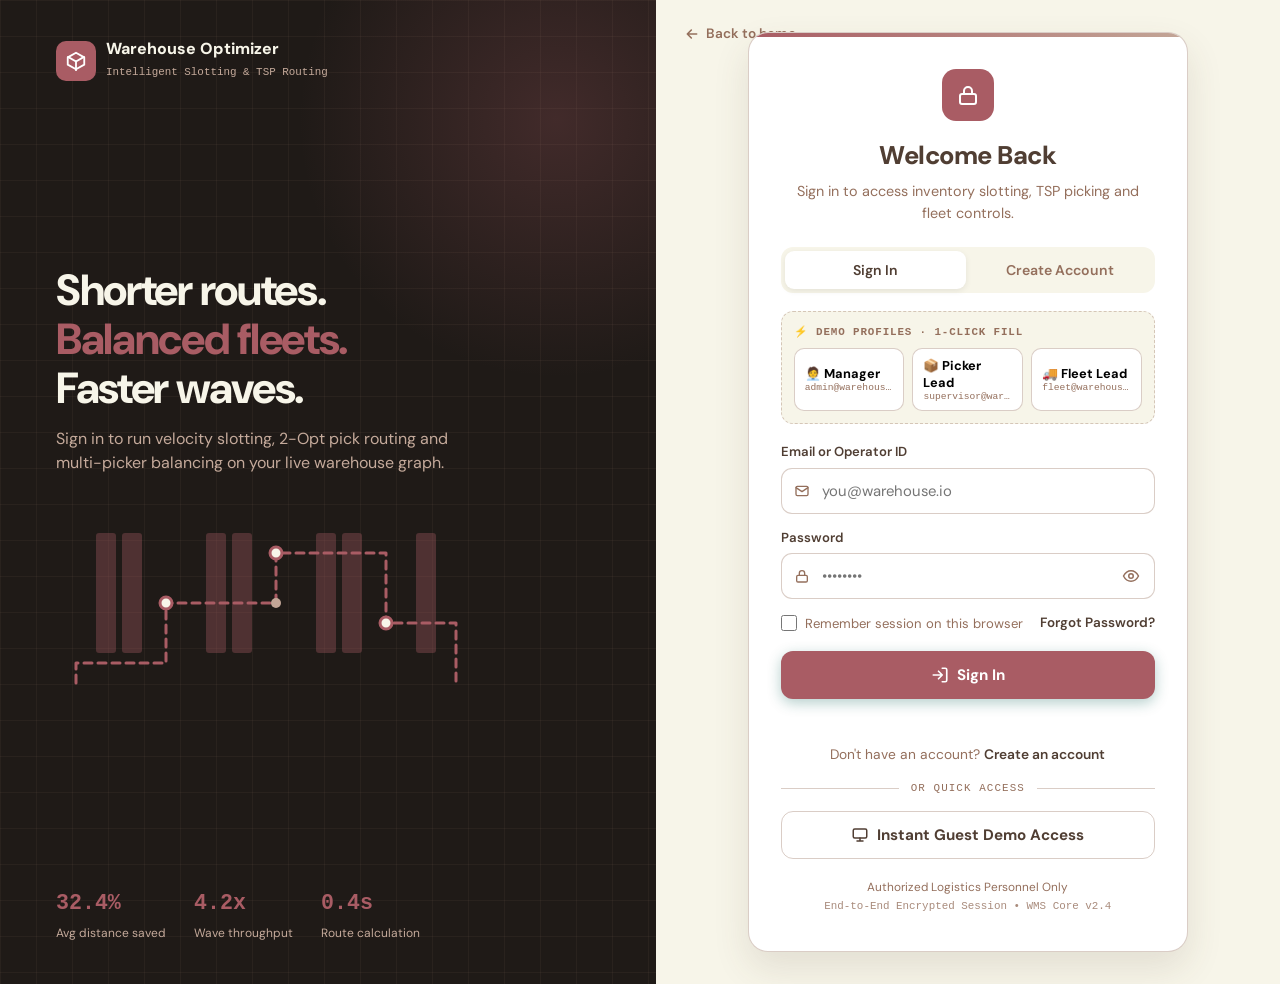
==== commit 5d067732: "Apply terracotta, sand, and dark roast theme system across entire frontend" ====
--- a/frontend/fleet.html
+++ b/frontend/fleet.html
@@ -7,7 +7,7 @@
   <title>Fleet Balancing Center | Warehouse Optimizer</title>
   <link rel="preconnect" href="https://fonts.googleapis.com">
   <link rel="preconnect" href="https://fonts.gstatic.com" crossorigin>
-  <link href="https://fonts.googleapis.com/css2?family=JetBrains+Mono:wght@400;500;600;700&family=Plus+Jakarta+Sans:wght@400;500;600;700;800&display=swap" rel="stylesheet">
+  <link href="https://fonts.googleapis.com/css2?family=DM+Sans:ital,opsz,wght@0,9..40,100..1000;1,9..40,100..1000&family=JetBrains+Mono:wght@400;500;700&display=swap" rel="stylesheet">
   <link rel="stylesheet" href="powerbi.css">
   <link rel="stylesheet" href="style.css">
   <script src="theme.js"></script>
@@ -1398,7 +1398,7 @@
       const banner = document.getElementById('proposal-banner');
       banner.style.display = 'block';
 
-      document.getElementById('proposal-meta-text').textContent = `Run #${r.run_id} &bull; ${r.available_vehicles_count} vehicles evaluated`;
+      document.getElementById('proposal-meta-text').textContent = `Run #${r.run_id} · ${r.available_vehicles_count} vehicles evaluated`;
       document.getElementById('comp-cost-after').textContent = '$' + r.comparison.cost_after.toFixed(2);
       document.getElementById('comp-cost-before').textContent = 'Baseline: $' + r.comparison.cost_before.toFixed(2);
       document.getElementById('comp-savings').textContent = '$' + r.comparison.cost_savings.toFixed(2);
--- a/frontend/powerbi.css
+++ b/frontend/powerbi.css
@@ -18,38 +18,67 @@
 /* ========================================================================== */
 
 :root {
-  --pbi-canvas-bg: #161618;
-  --pbi-tile-bg: #222226;
-  --pbi-tile-hover: #2A2A2F;
-  --pbi-border: #38383D;
-  --pbi-border-highlight: #7A7A7E;
-  --pbi-gold: #F2C811;
-  --pbi-gold-glow: rgba(242, 200, 17, 0.2);
-  --pbi-blue: #7A7A7E;
-  --pbi-teal: #5E7A52;
-  --pbi-green: #5E7A52;
-  --pbi-green-light: #729464;
-  --pbi-red: #A24A3E;
-  --pbi-purple: #8E8E93;
-  --pbi-slate: #AEAEB2;
-  --pbi-text-header: #F2F2F7;
-  --pbi-text-body: #F2F2F7;
-  --pbi-text-dim: #AEAEB2;
-  --pbi-header-ribbon: #1C1C1E;
-  --pbi-card-shadow: 0 4px 16px rgba(0, 0, 0, 0.4);
+  --pbi-canvas-bg: var(--background, #F7F5E9);
+  --pbi-tile-bg: #FFFFFF;
+  --pbi-tile-hover: #F2EEDB;
+  --pbi-border: rgba(148, 111, 92, 0.35);
+  --pbi-border-highlight: var(--primary, #A95C64);
+  --pbi-gold: #D98850;
+  --pbi-gold-glow: rgba(217, 136, 80, 0.2);
+  --pbi-blue: #C3A697;
+  --pbi-teal: var(--primary, #A95C64);
+  --pbi-green: var(--chart-3, #C9A188);
+  --pbi-green-light: #C9A188;
+  --pbi-red: var(--destructive, #1F1C18);
+  --pbi-purple: #A87D77;
+  --pbi-slate: var(--muted-foreground, #946F5C);
+  --pbi-text-header: var(--foreground, #503E33);
+  --pbi-text-body: var(--foreground, #503E33);
+  --pbi-text-dim: var(--muted-foreground, #946F5C);
+  --pbi-header-ribbon: #FFFFFF;
+  --pbi-card-shadow: 0 2px 8px rgba(80, 62, 51, 0.08);
 }
 
 [data-theme="light"] {
-  --pbi-canvas-bg: #F8F8FA;
+  --pbi-canvas-bg: var(--background, #F7F5E9);
   --pbi-tile-bg: #FFFFFF;
-  --pbi-tile-hover: #F2F2F5;
-  --pbi-border: #D8D8DC;
-  --pbi-border-highlight: #7A7A7E;
-  --pbi-text-header: #1C1C1E;
-  --pbi-text-body: #1C1C1E;
-  --pbi-text-dim: #58585B;
+  --pbi-tile-hover: #F2EEDB;
+  --pbi-border: rgba(148, 111, 92, 0.35);
+  --pbi-border-highlight: var(--primary, #A95C64);
+  --pbi-blue: #C3A697;
+  --pbi-teal: var(--primary, #A95C64);
+  --pbi-green: var(--chart-3, #C9A188);
+  --pbi-green-light: #C9A188;
+  --pbi-red: var(--destructive, #1F1C18);
+  --pbi-purple: #A87D77;
+  --pbi-slate: var(--muted-foreground, #946F5C);
+  --pbi-text-header: var(--foreground, #503E33);
+  --pbi-text-body: var(--foreground, #503E33);
+  --pbi-text-dim: var(--muted-foreground, #946F5C);
   --pbi-header-ribbon: #FFFFFF;
-  --pbi-card-shadow: 0 4px 16px rgba(28, 28, 30, 0.06);
+  --pbi-card-shadow: 0 2px 8px rgba(80, 62, 51, 0.08);
+}
+
+.dark, [data-theme="dark"] {
+  --pbi-canvas-bg: var(--background, #2B2421);
+  --pbi-tile-bg: var(--card, #3C332E);
+  --pbi-tile-hover: #483E38;
+  --pbi-border: var(--border, #503E33);
+  --pbi-border-highlight: var(--primary, #C9A188);
+  --pbi-gold: #E09A5A;
+  --pbi-gold-glow: rgba(224, 154, 90, 0.2);
+  --pbi-blue: #C3A697;
+  --pbi-teal: var(--primary, #C9A188);
+  --pbi-green: var(--chart-2, #C3A697);
+  --pbi-green-light: #C3A697;
+  --pbi-red: var(--destructive, #E57373);
+  --pbi-purple: #A87D77;
+  --pbi-slate: var(--muted-foreground, #C5AA9B);
+  --pbi-text-header: var(--foreground, #F7F5E9);
+  --pbi-text-body: var(--foreground, #F7F5E9);
+  --pbi-text-dim: var(--muted-foreground, #C5AA9B);
+  --pbi-header-ribbon: var(--card, #3C332E);
+  --pbi-card-shadow: 0 4px 16px rgba(0, 0, 0, 0.5);
 }
 
 /* Power BI Top Ribbon / Command Bar */
--- a/frontend/style.css
+++ b/frontend/style.css
@@ -6,202 +6,307 @@
   and native Dark & Light theme modes.
 */
 
-@import url('https://fonts.googleapis.com/css2?family=Plus+Jakarta+Sans:wght@400;500;600;700;800&family=JetBrains+Mono:wght@400;500;600&display=swap');
+@import url('https://fonts.googleapis.com/css2?family=DM+Sans:ital,opsz,wght@0,9..40,100..1000;1,9..40,100..1000&family=JetBrains+Mono:wght@400;500;600;700&display=swap');
 
 :root {
-  /* Curated Minimal Grey Palette Swatches (Monochrome Scale) */
-  --grey-950: #121212;
-  --grey-900: #1C1C1E;
-  --grey-850: #242426;
-  --grey-800: #2C2C2E;
-  --grey-750: #38383A;
-  --grey-700: #48484A;
-  --grey-600: #636366;
-  --grey-500: #7A7A7E;
-  --grey-400: #8E8E93;
-  --grey-300: #AEAEB2;
-  --grey-200: #C7C7CC;
-  --grey-150: #D8D8DC;
-  --grey-100: #E5E5EA;
-  --grey-50:  #F2F2F7;
-  --grey-20:  #F8F8FA;
-
-  /* Legacy Swatch Aliases mapped to Pure Minimal Greys */
-  --pale-carbon: #C7C7CC;
-  --cool-pebble: #AEAEB2;
-  --soft-iron: #8E8E93;
-  --soft-ash-gray: #7A7A7E;
-  --misty-granite: #707074;
-  --foggy-steel: #636366;
-  --quiet-smoke: #58585B;
-  --matte-cloud: #AEAEB2;
-  --matte-silver-dust: #9E9EA3;
-  --urban-fog: #8E8E93;
-  --cool-concrete: #7A7A7E;
-  --urban-stone: #636366;
-  --faded-alloy: #58585B;
-  --shadow-gray: #48484A;
-  --industrial-mist: #7A7A7E;
-  --matte-smoke-gray: #636366;
-  --industrial-clay: #58585B;
-  --stormy-shadow: #48484A;
-  --dusty-slate: #38383A;
-  --dim-graphite: #2C2C2E;
-  --charcoal-veil: #242426;
-
-  /* Curated Dashboard Theme Palette (Aligned with Landing Page) */
-  --primary: #2C2C2E;
-  --primary-hover: #1C1C1E;
-  --primary-gradient: linear-gradient(135deg, #2C2C2E 0%, #1C1C1E 100%);
-  --primary-glow: rgba(44, 44, 46, 0.25);
-  --primary-light: rgba(122, 122, 126, 0.16);
-
-  --accent: #7A7A7E;
-  --soft: rgba(122, 122, 126, 0.14);
-
-  --success: #5E7A52;
-  --success-hover: #4E6743;
-  --success-gradient: linear-gradient(135deg, #5E7A52 0%, #4E6743 100%);
-  --success-light: rgba(94, 122, 82, 0.18);
-
-  --warning: #B8892F;
-  --warning-light: rgba(184, 137, 47, 0.18);
-
-  --danger: #A24A3E;
-  --danger-light: rgba(162, 74, 62, 0.18);
-
-  --good: #5E7A52;
-  --warn: #B8892F;
-  --bad: #A24A3E;
-  --info: #5B7C8D;
-
-  --violet: #5B7C8D;
-  --violet-light: rgba(91, 124, 141, 0.18);
-
-  --cyan: #5B7C8D;
-  --cyan-light: rgba(91, 124, 141, 0.18);
+  --card: #F7F5E9;
+  --ring: #A95C64;
+  --input: #946F5C;
+  --muted: #E9C9BE;
+  --accent: #E9C9BE;
+  --border: #946F5C;
+  --radius: 0px;
+  --chart-1: #A95C64;
+  --chart-2: #946F5C;
+  --chart-3: #C9A188;
+  --chart-4: #C3A697;
+  --chart-5: #A87D77;
+  --popover: #FFFFFF;
+  --primary: #A95C64;
+  --sidebar: #EBCABF;
+  --spacing: 0.25rem;
+  --font-mono: Menlo, monospace;
+  --font-sans: 'DM Sans', -apple-system, BlinkMacSystemFont, "Segoe UI", Roboto, sans-serif;
+  --secondary: #C3A697;
+  --background: #F7F5E9;
+  --font-serif: Georgia, serif;
+  --foreground: #503E33;
+  --destructive: #1F1C18;
+  --shadow-blur: 0px;
+  --shadow-color: #503E33;
+  --sidebar-ring: #A95C64;
+  --shadow-spread: 2px;
+  --letter-spacing: 0em;
+  --shadow-opacity: 1;
+  --sidebar-accent: #C9A188;
+  --sidebar-border: #A87D77;
+  --card-foreground: #503E33;
+  --shadow-offset-x: 2px;
+  --shadow-offset-y: 2px;
+  --sidebar-primary: #A95C64;
+  --muted-foreground: #946F5C;
+  --accent-foreground: #503E33;
+  --popover-foreground: #503E33;
+  --primary-foreground: #FFFFFF;
+  --sidebar-foreground: #503E33;
+  --secondary-foreground: #FFFFFF;
+  --destructive-foreground: #FFFFFF;
+  --sidebar-accent-foreground: #FFFFFF;
+  --sidebar-primary-foreground: #FFFFFF;
+
+  /* Theme Core Variables & Semantic Bridges — Light Mode */
+  --font-family: var(--font-sans);
+  --primary-hover: #904850;
+  --primary-gradient: linear-gradient(135deg, #A95C64 0%, #C9A188 100%);
+  --primary-glow: rgba(169, 92, 100, 0.28);
+  --primary-light: rgba(169, 92, 100, 0.12);
+
+  --secondary-fg: var(--foreground);
+  --accent-hover: #C9A188;
+  --accent-glow: rgba(169, 92, 100, 0.32);
+  --accent-light: rgba(233, 201, 190, 0.35);
+  --soft: rgba(169, 92, 100, 0.08);
+
+  --success: #C9A188;
+  --success-hover: #B88E75;
+  --success-gradient: linear-gradient(135deg, #C9A188 0%, #A95C64 100%);
+  --success-light: rgba(201, 161, 136, 0.20);
+
+  --warning: #D98850;
+  --warning-light: rgba(217, 136, 80, 0.16);
+
+  --danger: var(--destructive);
+  --danger-light: rgba(31, 28, 24, 0.12);
+
+  --good: var(--primary);
+  --warn: #D98850;
+  --bad: var(--destructive);
+  --info: var(--secondary);
+
+  --violet: var(--primary);
+  --violet-light: rgba(169, 92, 100, 0.16);
+
+  --cyan: var(--secondary);
+  --cyan-light: rgba(195, 166, 151, 0.22);
 
   /* Surfaces & Backgrounds */
-  --bg: #F8F8FA;
-  --bg-main: #F8F8FA;
+  --bg: var(--background);
+  --bg-main: var(--background);
   --card-bg: #FFFFFF;
-  --card-hover: #F2F2F5;
-  --border: #D8D8DC;
-  --border-color: #D8D8DC;
-  --border-light: #E5E5EA;
-  --canvas-bg: #F8F8FA;
+  --card-hover: #F2EEDB;
+  --border-color: rgba(148, 111, 92, 0.35);
+  --border-light: rgba(148, 111, 92, 0.18);
+  --canvas-bg: var(--background);
 
   /* Text Colors */
-  --text-main: #1C1C1E;
-  --text-secondary: #58585B;
-  --text-muted: #7A7A7E;
-  --text-light: #AEAEB2;
+  --text-main: var(--foreground);
+  --text-secondary: var(--muted-foreground);
+  --text-muted: #A87D77;
+  --text-light: #BCA396;
 
   /* Header & Navigation */
-  --nav-bg: #1C1C1E;
-  --nav-border: rgba(255, 255, 255, 0.12);
-  --glass: rgba(248, 248, 250, 0.85);
-
-  /* Typography */
-  --font-family: 'Plus Jakarta Sans', -apple-system, BlinkMacSystemFont, "Segoe UI", Roboto, sans-serif;
-  --font-sans: 'Plus Jakarta Sans', -apple-system, BlinkMacSystemFont, "Segoe UI", Roboto, sans-serif;
-  --font-mono: 'JetBrains Mono', monospace;
+  --nav-bg: #43332A;
+  --nav-border: #6B5548;
+  --glass: rgba(247, 245, 233, 0.88);
 
   /* Elevation & Curves */
-  --radius-sm: 8px;
-  --radius: 14px;
-  --radius-lg: 18px;
-  --shadow-sm: 0 1px 3px rgba(28, 28, 30, 0.05);
-  --shadow: 0 8px 24px rgba(28, 28, 30, 0.06);
-  --shadow-md: 0 12px 30px rgba(28, 28, 30, 0.08);
-  --shadow-lg: 0 18px 40px rgba(28, 28, 30, 0.10);
+  --radius-sm: 6px;
+  --radius-lg: 14px;
+  --shadow-sm: 0 1px 3px rgba(80, 62, 51, 0.08);
+  --shadow: 0 4px 16px rgba(80, 62, 51, 0.08);
+  --shadow-md: 0 10px 24px rgba(80, 62, 51, 0.10);
+  --shadow-lg: 0 16px 36px rgba(80, 62, 51, 0.12);
   --shadow-glow: 0 0 20px -3px var(--primary-glow);
 }
 
-/* Theme: Dark Mode — Minimal Dark Slate & Deep Charcoal (Matches Landing Page) */
-[data-theme="dark"] {
-  --primary: #2C2C2E;
-  --primary-hover: #38383D;
-  --primary-gradient: linear-gradient(135deg, #38383D 0%, #242426 100%);
-  --primary-glow: rgba(0, 0, 0, 0.4);
-  --primary-light: rgba(174, 174, 178, 0.14);
-
-  --accent: #7A7A7E;
-  --soft: rgba(174, 174, 178, 0.12);
-
-  --success: #5E7A52;
-  --success-hover: #729464;
-  --success-gradient: linear-gradient(135deg, #5E7A52 0%, #729464 100%);
-  --success-light: rgba(94, 122, 82, 0.22);
-
-  --warning: #B8892F;
-  --warning-light: rgba(184, 137, 47, 0.22);
-
-  --danger: #A24A3E;
-  --danger-light: rgba(162, 74, 62, 0.22);
-
-  --good: #5E7A52;
-  --warn: #B8892F;
-  --bad: #A24A3E;
-  --info: #5B7C8D;
-
-  --violet: #5B7C8D;
-  --violet-light: rgba(91, 124, 141, 0.22);
-
-  --cyan: #5B7C8D;
-  --cyan-light: rgba(91, 124, 141, 0.22);
+.dark, [data-theme="dark"] {
+  --card: #3C332E;
+  --ring: #C9A188;
+  --input: #503E33;
+  --muted: #503E33;
+  --accent: #C3A697;
+  --border: #503E33;
+  --radius: 0px;
+  --chart-1: #C9A188;
+  --chart-2: #C3A697;
+  --chart-3: #A95C64;
+  --chart-4: #946F5C;
+  --chart-5: #A87D77;
+  --popover: #3C332E;
+  --primary: #C9A188;
+  --sidebar: #1F1A17;
+  --spacing: 0.25rem;
+  --font-mono: Menlo, monospace;
+  --font-sans: 'DM Sans', -apple-system, BlinkMacSystemFont, "Segoe UI", Roboto, sans-serif;
+  --secondary: #946F5C;
+  --background: #2B2421;
+  --font-serif: Georgia, serif;
+  --foreground: #F7F5E9;
+  --destructive: #E57373;
+  --shadow-blur: 0px;
+  --shadow-color: #503E33;
+  --sidebar-ring: #C9A188;
+  --shadow-spread: 2px;
+  --letter-spacing: 0em;
+  --shadow-opacity: 1;
+  --sidebar-accent: #C3A697;
+  --sidebar-border: #503E33;
+  --card-foreground: #F7F5E9;
+  --shadow-offset-x: 2px;
+  --shadow-offset-y: 2px;
+  --sidebar-primary: #C9A188;
+  --muted-foreground: #C5AA9B;
+  --accent-foreground: #2B2421;
+  --popover-foreground: #F7F5E9;
+  --primary-foreground: #2B2421;
+  --sidebar-foreground: #F7F5E9;
+  --secondary-foreground: #F7F5E9;
+  --destructive-foreground: #2B2421;
+  --sidebar-accent-foreground: #1F1A17;
+  --sidebar-primary-foreground: #1F1A17;
+
+  /* Theme Core Variables & Semantic Bridges — Dark Mode */
+  --font-family: var(--font-sans);
+  --primary-hover: #DEB8A0;
+  --primary-gradient: linear-gradient(135deg, #C9A188 0%, #A95C64 100%);
+  --primary-glow: rgba(201, 161, 136, 0.35);
+  --primary-light: rgba(201, 161, 136, 0.15);
+
+  --secondary-fg: #F7F5E9;
+  --accent-hover: #D4B9AB;
+  --accent-glow: rgba(195, 166, 151, 0.35);
+  --accent-light: rgba(195, 166, 151, 0.18);
+  --soft: rgba(201, 161, 136, 0.12);
+
+  --success: var(--primary);
+  --success-hover: #DEB8A0;
+  --success-gradient: linear-gradient(135deg, #C9A188 0%, #C3A697 100%);
+  --success-light: rgba(201, 161, 136, 0.20);
+
+  --warning: #E09A5A;
+  --warning-light: rgba(224, 154, 90, 0.20);
+
+  --danger: var(--destructive);
+  --danger-light: rgba(229, 115, 115, 0.20);
+
+  --good: var(--primary);
+  --warn: #E09A5A;
+  --bad: var(--destructive);
+  --info: var(--accent);
+
+  --violet: var(--primary);
+  --violet-light: rgba(201, 161, 136, 0.20);
+
+  --cyan: var(--accent);
+  --cyan-light: rgba(195, 166, 151, 0.20);
 
   /* Surfaces & Backgrounds */
-  --bg: #161618;
-  --bg-main: #161618;
-  --card-bg: #222226;
-  --card-hover: #2A2A2F;
-  --border: #38383D;
-  --border-color: #38383D;
-  --border-light: rgba(255, 255, 255, 0.08);
-  --canvas-bg: #161618;
+  --bg: var(--background);
+  --bg-main: var(--background);
+  --card-bg: var(--card);
+  --card-hover: #483E38;
+  --border-color: var(--border);
+  --border-light: rgba(247, 245, 233, 0.08);
+  --canvas-bg: var(--background);
 
   /* Text Colors */
-  --text-main: #F2F2F7;
-  --text-secondary: #AEAEB2;
-  --text-muted: #8E8E93;
-  --text-light: #636366;
+  --text-main: var(--foreground);
+  --text-secondary: var(--muted-foreground);
+  --text-muted: #946F5C;
+  --text-light: #705B4E;
 
   /* Header & Navigation */
-  --nav-bg: #161618;
-  --nav-border: #38383D;
-  --glass: rgba(22, 22, 24, 0.85);
+  --nav-bg: var(--sidebar);
+  --nav-border: var(--border);
+  --glass: rgba(43, 36, 33, 0.88);
 
   /* Shadows */
-  --shadow-sm: 0 1px 3px rgba(0, 0, 0, 0.3);
-  --shadow: 0 8px 24px rgba(0, 0, 0, 0.4);
-  --shadow-md: 0 12px 30px rgba(0, 0, 0, 0.5);
-  --shadow-lg: 0 18px 40px rgba(0, 0, 0, 0.6);
+  --shadow-sm: 0 1px 3px rgba(0, 0, 0, 0.4);
+  --shadow: 0 8px 24px rgba(0, 0, 0, 0.5);
+  --shadow-md: 0 12px 30px rgba(0, 0, 0, 0.6);
+  --shadow-lg: 0 18px 40px rgba(0, 0, 0, 0.7);
   --shadow-glow: 0 0 20px -3px var(--primary-glow);
 }
 
+@theme inline {
+  --color-card: var(--card);
+  --color-ring: var(--ring);
+  --color-input: var(--input);
+  --color-muted: var(--muted);
+  --color-accent: var(--accent);
+  --color-border: var(--border);
+  --color-radius: var(--radius);
+  --color-chart-1: var(--chart-1);
+  --color-chart-2: var(--chart-2);
+  --color-chart-3: var(--chart-3);
+  --color-chart-4: var(--chart-4);
+  --color-chart-5: var(--chart-5);
+  --color-popover: var(--popover);
+  --color-primary: var(--primary);
+  --color-sidebar: var(--sidebar);
+  --color-spacing: var(--spacing);
+  --color-font-mono: var(--font-mono);
+  --color-font-sans: var(--font-sans);
+  --color-secondary: var(--secondary);
+  --color-background: var(--background);
+  --color-font-serif: var(--font-serif);
+  --color-foreground: var(--foreground);
+  --color-destructive: var(--destructive);
+  --color-shadow-blur: var(--shadow-blur);
+  --color-shadow-color: var(--shadow-color);
+  --color-sidebar-ring: var(--sidebar-ring);
+  --color-shadow-spread: var(--shadow-spread);
+  --color-letter-spacing: var(--letter-spacing);
+  --color-shadow-opacity: var(--shadow-opacity);
+  --color-sidebar-accent: var(--sidebar-accent);
+  --color-sidebar-border: var(--sidebar-border);
+  --color-card-foreground: var(--card-foreground);
+  --color-shadow-offset-x: var(--shadow-offset-x);
+  --color-shadow-offset-y: var(--shadow-offset-y);
+  --color-sidebar-primary: var(--sidebar-primary);
+  --color-muted-foreground: var(--muted-foreground);
+  --color-accent-foreground: var(--accent-foreground);
+  --color-popover-foreground: var(--popover-foreground);
+  --color-primary-foreground: var(--primary-foreground);
+  --color-sidebar-foreground: var(--sidebar-foreground);
+  --color-secondary-foreground: var(--secondary-foreground);
+  --color-destructive-foreground: var(--destructive-foreground);
+  --color-sidebar-accent-foreground: var(--sidebar-accent-foreground);
+  --color-sidebar-primary-foreground: var(--sidebar-primary-foreground);
+}
+
 /* Executive Topbar Navigation System (Dashboard UI) */
-.topbar { background: var(--nav-bg); color: #EEE; position: sticky; top: 0; z-index: 50; border-bottom: 1px solid var(--border-color); }
+.topbar { background: var(--nav-bg); color: #fff; position: sticky; top: 0; z-index: 50; border-bottom: 1px solid var(--border-color); }
 .topbar .wrap { display: flex; align-items: center; gap: 20px; height: 66px; width: min(1400px, 100% - 32px); margin-inline: auto; }
 .brand { display: flex; align-items: center; gap: 10px; flex-shrink: 0; color: inherit; }
-.brand-icon { width: 36px; height: 36px; border-radius: 9px; background: var(--primary); display: grid; place-items: center; color: #fff; text-decoration: none; cursor: pointer; transition: transform .2s, background .2s, box-shadow .2s; }
-.brand-icon:hover { transform: translateY(-2px); background: var(--accent); box-shadow: 0 4px 12px rgba(0,0,0,.25); }
-.brand strong { display: block; font-size: .95rem; font-weight: 800; line-height: 1.1; color: #EEE; }
-.brand small { font-family: var(--font-mono); font-size: .6rem; color: #AEAEB2; letter-spacing: .04em; }
+.brand-icon { width: 36px; height: 36px; border-radius: 9px; background: var(--primary); display: grid; place-items: center; color: var(--primary-foreground); text-decoration: none; cursor: pointer; transition: transform .2s, background .2s, box-shadow .2s; }
+.brand-icon:hover { transform: translateY(-2px); background: #ffffff; color: var(--primary); box-shadow: 0 4px 12px rgba(0,0,0,.25); }
+.brand strong { display: block; font-size: .95rem; font-weight: 800; line-height: 1.1; color: #fff; }
+.brand small { font-family: var(--font-mono); font-size: .6rem; color: var(--muted); letter-spacing: .04em; }
 .nav { display: flex; gap: 4px; flex: 1; overflow-x: auto; scrollbar-width: none; }
 .nav::-webkit-scrollbar { display: none; }
-.nav a { padding: 8px 14px; border-radius: 9px; font-size: .86rem; font-weight: 500; color: #AEAEB2; white-space: nowrap; transition: background .2s, color .2s; text-decoration: none; }
-.nav a:hover { background: rgba(255,255,255,.07); color: #fff; }
-.nav a.active { background: rgba(122, 122, 126, 0.28); color: #fff; font-weight: 600; border: 1px solid rgba(255, 255, 255, 0.12); }
+.nav a { padding: 8px 14px; border-radius: 9px; font-size: .86rem; font-weight: 500; color: rgba(255,255,255,.82); white-space: nowrap; transition: background .2s, color .2s; text-decoration: none; }
+.nav a:hover { background: rgba(255,255,255,.12); color: #fff; }
+.nav a.active { background: rgba(169, 92, 100, 0.35); color: #fff; font-weight: 600; border: 1px solid var(--primary); }
 .user { display: flex; align-items: center; gap: 10px; flex-shrink: 0; }
-.avatar { width: 34px; height: 34px; border-radius: 50%; background: var(--primary); color: #fff; display: grid; place-items: center; font-size: .75rem; font-weight: 700; cursor: pointer; transition: transform .2s; }
+.avatar { width: 34px; height: 34px; border-radius: 50%; background: var(--primary); color: var(--primary-foreground); display: grid; place-items: center; font-size: .75rem; font-weight: 700; cursor: pointer; transition: transform .2s; }
 .avatar:hover { transform: scale(1.08); }
 .user-meta { cursor: pointer; }
-.user-meta b { display: block; font-size: .82rem; line-height: 1.1; color: #EEE; }
-.user-meta span { font-size: .68rem; color: #9a9c94; }
-.ib { width: 36px; height: 36px; border-radius: 9px; border: 1px solid rgba(255,255,255,.15); background: transparent; color: #EEE; display: grid; place-items: center; cursor: pointer; transition: transform .2s, border-color .2s; }
+.user-meta b { display: block; font-size: .82rem; line-height: 1.1; color: #fff; }
+.user-meta span { font-size: .68rem; color: var(--muted); }
+.ib { width: 36px; height: 36px; border-radius: 9px; border: 1px solid rgba(255,255,255,.2); background: transparent; color: #fff; display: grid; place-items: center; cursor: pointer; transition: transform .2s, border-color .2s; }
 .ib:hover { transform: translateY(-2px); border-color: var(--accent); }
 @media (max-width: 1100px) { .user-meta { display: none; } .brand small { display: none; } }
+
+.dark .brand strong, [data-theme="dark"] .brand strong { color: var(--text-main); }
+.dark .brand small, [data-theme="dark"] .brand small { color: var(--primary); }
+.dark .nav a, [data-theme="dark"] .nav a { color: var(--text-secondary); }
+.dark .nav a:hover, [data-theme="dark"] .nav a:hover { color: #fff; background: rgba(255,255,255,.08); }
+.dark .nav a.active, [data-theme="dark"] .nav a.active { background: rgba(201, 161, 136, 0.25); color: #fff; border-color: var(--primary); }
+.dark .user-meta b, [data-theme="dark"] .user-meta b { color: var(--text-main); }
+.dark .user-meta span, [data-theme="dark"] .user-meta span { color: var(--text-secondary); }
+.dark .ib, [data-theme="dark"] .ib { color: var(--text-main); border-color: var(--border); }
+.dark .brand-icon, [data-theme="dark"] .brand-icon { color: var(--background); background: var(--primary); }
 
 
 /* Base Reset & Smooth Scroll */
@@ -749,12 +854,12 @@
 .velocity-fill {
   height: 100%;
   border-radius: 4px;
-  background: #48484A;
-}
-
-.velocity-fill.high { background: #2C2C2E; }
-.velocity-fill.medium { background: #636366; }
-.velocity-fill.low { background: #AEAEB2; }
+  background: var(--primary);
+}
+
+.velocity-fill.high { background: var(--primary); }
+.velocity-fill.medium { background: var(--accent); }
+.velocity-fill.low { background: var(--text-muted); }
 
 /* Badges */
 .badge {
@@ -781,8 +886,8 @@
 
 .badge-success {
   background-color: var(--success-light);
-  color: #065f46;
-  border-color: #a7f3d0;
+  color: var(--foreground);
+  border-color: var(--border);
 }
 
 .badge-warning {
@@ -960,50 +1065,52 @@
   display: flex;
   align-items: center;
   gap: 0.35rem;
-  background: rgba(15, 23, 42, 0.85);
-  backdrop-filter: blur(8px);
-  -webkit-backdrop-filter: blur(8px);
-  padding: 0.35rem 0.5rem;
-  border-radius: 8px;
-  border: 1px solid rgba(255, 255, 255, 0.15);
-  box-shadow: 0 4px 12px rgba(0, 0, 0, 0.2);
+  background: rgba(15, 23, 42, 0.88);
+  backdrop-filter: blur(12px);
+  -webkit-backdrop-filter: blur(12px);
+  padding: 0.35rem 0.6rem;
+  border-radius: 30px;
+  border: 1px solid rgba(255, 255, 255, 0.16);
+  box-shadow: 0 8px 24px rgba(0, 0, 0, 0.28), 0 2px 6px rgba(0, 0, 0, 0.12);
 }
 
 .canvas-ctrl-btn {
   background: transparent;
   border: none;
-  color: #f8fafc;
-  width: 30px;
-  height: 30px;
-  border-radius: 6px;
+  color: #f1f5f9;
+  width: 28px;
+  height: 28px;
+  border-radius: 50%;
   display: flex;
   align-items: center;
   justify-content: center;
   cursor: pointer;
   font-family: var(--font-family);
-  font-size: 0.85rem;
+  font-size: 0.78rem;
   font-weight: 700;
-  transition: all 0.15s ease;
+  transition: all 0.18s cubic-bezier(0.16, 1, 0.3, 1);
 }
 
 .canvas-ctrl-btn:hover {
-  background: rgba(255, 255, 255, 0.2);
+  background: rgba(255, 255, 255, 0.22);
   color: #ffffff;
-  transform: scale(1.05);
+  transform: translateY(-1px) scale(1.08);
 }
 
 .canvas-ctrl-btn:active {
-  transform: scale(0.95);
+  transform: translateY(0) scale(0.94);
 }
 
 .canvas-zoom-label {
   color: #94a3b8;
   font-size: 0.75rem;
   font-weight: 700;
-  padding: 0 0.35rem;
-  min-width: 42px;
+  padding: 0 0.4rem;
+  min-width: 44px;
   text-align: center;
   font-family: var(--font-mono);
+  font-variant-numeric: tabular-nums;
+  letter-spacing: -0.02em;
 }
 
 /* Fullscreen Card Expansion Mode */
@@ -1069,8 +1176,8 @@
 
 .alert-success {
   background-color: var(--success-light);
-  border: 1px solid #a7f3d0;
-  color: #065f46;
+  border: 1px solid var(--border);
+  color: var(--foreground);
 }
 
 [data-theme="dark"] .alert-info {
@@ -2310,26 +2417,54 @@
   display: inline-flex;
   align-items: center;
   gap: 0.35rem;
-  padding: 0.4rem 0.65rem;
+  padding: 0.4rem 0.75rem;
   font-size: 0.78rem;
   font-weight: 600;
   border-radius: 9999px;
   border: 1px solid var(--border);
   background: var(--bg);
-  color: var(--text-muted);
+  color: var(--text-secondary);
   cursor: pointer;
   transition: all 0.2s ease;
 }
 
 .graph-toggle-pill:hover {
   color: var(--text-main);
-  border-color: var(--text-muted);
-}
-
-.graph-toggle-pill.active {
-  background: rgba(37, 99, 235, 0.1);
-  border-color: var(--primary);
-  color: var(--primary);
+  border-color: var(--border-highlight, #7a7a7e);
+}
+
+.graph-toggle-pill.active,
+.graph-toggle-pill[aria-pressed="true"] {
+  background: #5E7A52;
+  border-color: #729464;
+  color: #FFFFFF !important;
+  box-shadow: 0 2px 8px rgba(94, 122, 82, 0.35);
+}
+
+.graph-toggle-pill.active svg,
+.graph-toggle-pill[aria-pressed="true"] svg {
+  color: #FFFFFF !important;
+  stroke: #FFFFFF !important;
+}
+
+[data-theme="dark"] .graph-toggle-pill {
+  background: #242428;
+  border-color: #3e3e44;
+  color: #cbd5e1;
+}
+
+[data-theme="dark"] .graph-toggle-pill:hover {
+  background: #2c2c32;
+  color: #f8fafc;
+  border-color: #64748b;
+}
+
+[data-theme="dark"] .graph-toggle-pill.active,
+[data-theme="dark"] .graph-toggle-pill[aria-pressed="true"] {
+  background: #5E7A52;
+  border-color: #729464;
+  color: #FFFFFF !important;
+  box-shadow: 0 2px 10px rgba(94, 122, 82, 0.5);
 }
 
 .badge-unsaved {
@@ -2566,5 +2701,360 @@
   background: var(--border);
 }
 
-
-
+/* ==========================================================================
+   Order Picking Route Optimizer Enhancements & Print Stylesheet
+   ========================================================================== */
+
+/* Active leg highlight during picker animation & manual focus */
+tr.active-leg {
+  background: rgba(56, 189, 248, 0.16) !important;
+  color: var(--text-main);
+  font-weight: 700;
+  border-left: 3px solid #38bdf8;
+  cursor: pointer;
+}
+
+[data-theme="dark"] tr.active-leg {
+  background: rgba(56, 189, 248, 0.22) !important;
+}
+
+tr.table-row-clickable {
+  cursor: pointer;
+  transition: background 0.15s ease;
+}
+
+tr.table-row-clickable:hover {
+  background: rgba(94, 122, 82, 0.08);
+}
+
+/* Sticky Total Summary Row for Step-by-Step Table */
+tr.sticky-total-row {
+  position: sticky;
+  bottom: 0;
+  background: var(--card-bg);
+  box-shadow: 0 -2px 6px rgba(0, 0, 0, 0.05);
+  font-weight: 700;
+  border-top: 2px solid var(--border);
+  z-index: 2;
+}
+
+[data-theme="dark"] tr.sticky-total-row {
+  background: #1C1C1E;
+  box-shadow: 0 -2px 6px rgba(0, 0, 0, 0.3);
+}
+
+/* Floorplan Route Legend */
+.route-legend-strip {
+  display: flex;
+  flex-wrap: wrap;
+  gap: 0.6rem 1.1rem;
+  align-items: center;
+  padding: 0.6rem 0.9rem;
+  background: var(--bg-main);
+  border: 1px solid var(--border);
+  border-radius: 8px;
+  font-size: 0.76rem;
+  margin-top: 0.65rem;
+  box-shadow: 0 1px 3px rgba(0, 0, 0, 0.05);
+}
+
+.route-legend-item {
+  display: inline-flex;
+  align-items: center;
+  gap: 0.45rem;
+  color: var(--text-main);
+  font-weight: 600;
+  letter-spacing: -0.01em;
+  padding: 2px 6px;
+  border-radius: 4px;
+  transition: background 0.15s ease;
+}
+
+.route-legend-item:hover {
+  background: rgba(255, 255, 255, 0.05);
+}
+
+.legend-swatch {
+  width: 14px;
+  height: 14px;
+  border-radius: 3px;
+  display: inline-flex;
+  align-items: center;
+  justify-content: center;
+  flex-shrink: 0;
+  box-shadow: 0 1px 2px rgba(0, 0, 0, 0.15);
+}
+
+/* Baseline Comparison Metric Card */
+.baseline-card {
+  display: flex;
+  gap: 1.5rem;
+  align-items: center;
+  background: linear-gradient(135deg, rgba(94, 122, 82, 0.08) 0%, rgba(56, 189, 248, 0.08) 100%);
+  border: 1px solid rgba(94, 122, 82, 0.25);
+  border-radius: 8px;
+  padding: 0.85rem 1.25rem;
+  margin-bottom: 1.25rem;
+  flex-wrap: wrap;
+}
+
+.baseline-metric-group {
+  display: flex;
+  flex-direction: column;
+}
+
+.baseline-metric-label {
+  font-size: 0.72rem;
+  font-weight: 600;
+  color: var(--text-muted);
+  text-transform: uppercase;
+  letter-spacing: 0.04em;
+}
+
+.baseline-metric-val {
+  font-size: 1.15rem;
+  font-weight: 800;
+  color: var(--text-main);
+}
+
+/* Animation Timeline Scrubber & Speed Bar */
+.anim-controls-wrap {
+  display: flex;
+  align-items: center;
+  gap: 0.85rem;
+  margin-top: 0.65rem;
+  padding: 0.55rem 0.85rem;
+  background: var(--bg-main);
+  border: 1px solid var(--border);
+  border-radius: 8px;
+  flex-wrap: wrap;
+  box-shadow: 0 1px 3px rgba(0, 0, 0, 0.05);
+}
+
+.speed-pill-btn {
+  padding: 0.25rem 0.65rem;
+  border-radius: 6px;
+  font-size: 0.76rem;
+  font-weight: 700;
+  border: 1px solid var(--border);
+  background: var(--card-bg);
+  color: var(--text-main);
+  cursor: pointer;
+  display: inline-flex;
+  align-items: center;
+  gap: 0.3rem;
+  transition: all 0.15s ease;
+}
+
+.speed-pill-btn:hover {
+  background: rgba(255, 255, 255, 0.12);
+  border-color: var(--primary);
+  transform: translateY(-1px);
+}
+
+.speed-pill-btn:active {
+  transform: translateY(0);
+}
+
+#btn-scrub-play {
+  background: var(--primary);
+  color: #ffffff;
+  border-color: var(--primary);
+  box-shadow: 0 2px 6px rgba(94, 122, 82, 0.3);
+}
+
+#btn-scrub-play:hover {
+  filter: brightness(1.1);
+  box-shadow: 0 3px 8px rgba(94, 122, 82, 0.45);
+}
+
+.speed-pill-btn.active {
+  background: var(--primary);
+  color: var(--primary-foreground);
+  border-color: var(--primary);
+}
+
+.anim-scrubber-slider {
+  flex: 1;
+  min-width: 140px;
+  height: 6px;
+  -webkit-appearance: none;
+  appearance: none;
+  border-radius: 4px;
+  background: linear-gradient(to right, var(--primary) 0%, var(--accent) var(--scrub-pct, 0%), rgba(148, 111, 92, 0.25) var(--scrub-pct, 0%), rgba(148, 111, 92, 0.25) 100%);
+  outline: none;
+  cursor: pointer;
+  transition: background 0.05s linear;
+}
+
+[data-theme="dark"] .anim-scrubber-slider,
+.dark .anim-scrubber-slider {
+  background: linear-gradient(to right, var(--primary) 0%, var(--accent) var(--scrub-pct, 0%), rgba(255, 255, 255, 0.15) var(--scrub-pct, 0%), rgba(255, 255, 255, 0.15) 100%);
+}
+
+.anim-scrubber-slider::-webkit-slider-thumb {
+  -webkit-appearance: none;
+  appearance: none;
+  width: 14px;
+  height: 14px;
+  border-radius: 50%;
+  background: var(--primary);
+  border: 2px solid #FFFFFF;
+  box-shadow: 0 1px 4px rgba(0, 0, 0, 0.4);
+  cursor: pointer;
+  transition: transform 0.1s ease;
+}
+
+.anim-scrubber-slider::-webkit-slider-thumb:hover {
+  transform: scale(1.2);
+}
+
+.anim-scrubber-slider::-moz-range-thumb {
+  width: 14px;
+  height: 14px;
+  border-radius: 50%;
+  background: var(--primary);
+  border: 2px solid #FFFFFF;
+  box-shadow: 0 1px 4px rgba(0, 0, 0, 0.4);
+  cursor: pointer;
+}
+
+/* Table Wrapping and Numeric Alignment Utilities */
+.cell-num {
+  white-space: nowrap !important;
+  font-variant-numeric: tabular-nums !important;
+  text-align: right !important;
+}
+
+.cell-badge-nowrap {
+  white-space: nowrap !important;
+  display: inline-block !important;
+}
+
+.cell-movement {
+  white-space: normal;
+  word-break: keep-all;
+}
+
+/* Dark Mode Contrast Refinements */
+
+[data-theme="dark"] .canvas-controls-bar,
+.dark .canvas-controls-bar {
+  background: rgba(31, 26, 23, 0.94);
+  border: 1px solid rgba(255, 255, 255, 0.12);
+  box-shadow: 0 4px 12px rgba(0, 0, 0, 0.5);
+}
+
+[data-theme="dark"] .canvas-ctrl-btn,
+.dark .canvas-ctrl-btn {
+  color: #E2E8F0;
+}
+
+[data-theme="dark"] .canvas-ctrl-btn:hover,
+.dark .canvas-ctrl-btn:hover {
+  background: rgba(255, 255, 255, 0.12);
+  color: #FFFFFF;
+}
+
+[data-theme="dark"] .btn-primary,
+.dark .btn-primary {
+  background: var(--primary);
+  border-color: var(--primary);
+  color: var(--primary-foreground);
+}
+
+[data-theme="dark"] .btn-primary:hover:not(:disabled),
+.dark .btn-primary:hover:not(:disabled) {
+  background: var(--primary-hover);
+  border-color: var(--primary-hover);
+}
+
+[data-theme="dark"] .canvas-hint-text,
+.dark .canvas-hint-text {
+  color: var(--text-secondary) !important;
+}
+
+[data-theme="dark"] .canvas-hint-text kbd,
+.dark .canvas-hint-text kbd {
+  background: var(--sidebar);
+  color: var(--text-main);
+  border-color: var(--border);
+}
+
+[data-theme="dark"] .stat-desc,
+.dark .stat-desc {
+  color: var(--text-secondary) !important;
+}
+
+[data-theme="dark"] .concept-tag,
+.dark .concept-tag {
+  background: var(--primary-light);
+  border-color: var(--primary);
+  color: var(--text-main);
+}
+
+[data-theme="dark"] .concept-tag svg,
+.dark .concept-tag svg {
+  color: var(--primary);
+}
+
+/* Clean Warehouse Order Pick-List Print Stylesheet */
+@media print {
+  body {
+    background: #FFFFFF !important;
+    color: #000000 !important;
+    font-size: 11pt;
+  }
+
+  .topbar,
+  .app-footer,
+  .canvas-controls-bar,
+  .btn,
+  .anim-controls-wrap,
+  .canvas-wrapper,
+  #btn-animate,
+  #btn-simulate,
+  #btn-custom,
+  #btn-compute,
+  #live-order-alert,
+  .concept-tag,
+  .page-header p,
+  .route-legend-strip {
+    display: none !important;
+  }
+
+  .container {
+    max-width: 100% !important;
+    margin: 0 !important;
+    padding: 0 !important;
+  }
+
+  .card {
+    box-shadow: none !important;
+    border: 1px solid #CCCCCC !important;
+    page-break-inside: avoid;
+    margin-bottom: 1rem !important;
+  }
+
+  table {
+    width: 100% !important;
+    border-collapse: collapse !important;
+  }
+
+  th, td {
+    border: 1px solid #DDDDDD !important;
+    padding: 6px 8px !important;
+    color: #000000 !important;
+  }
+
+  .print-header {
+    display: block !important;
+    margin-bottom: 1.5rem;
+    border-bottom: 2px solid #000000;
+    padding-bottom: 0.5rem;
+  }
+}
+
+
+
+
